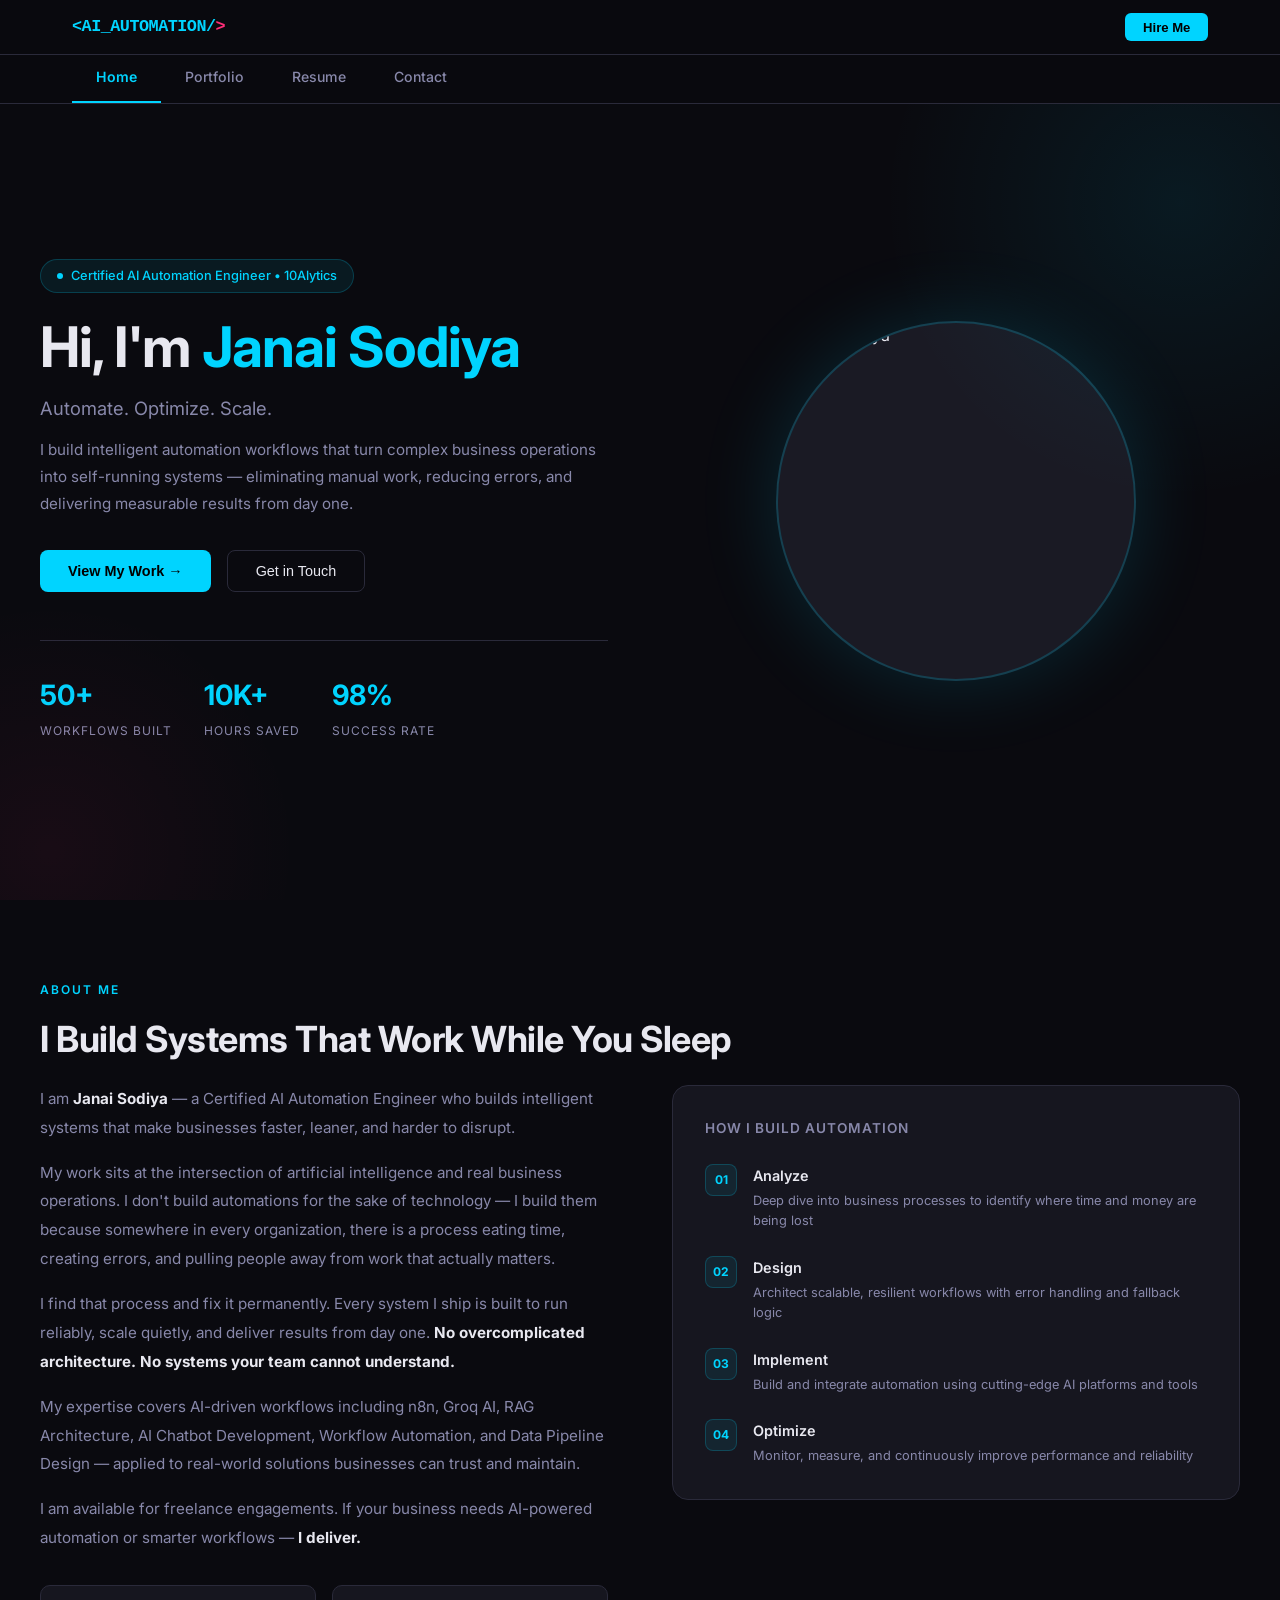
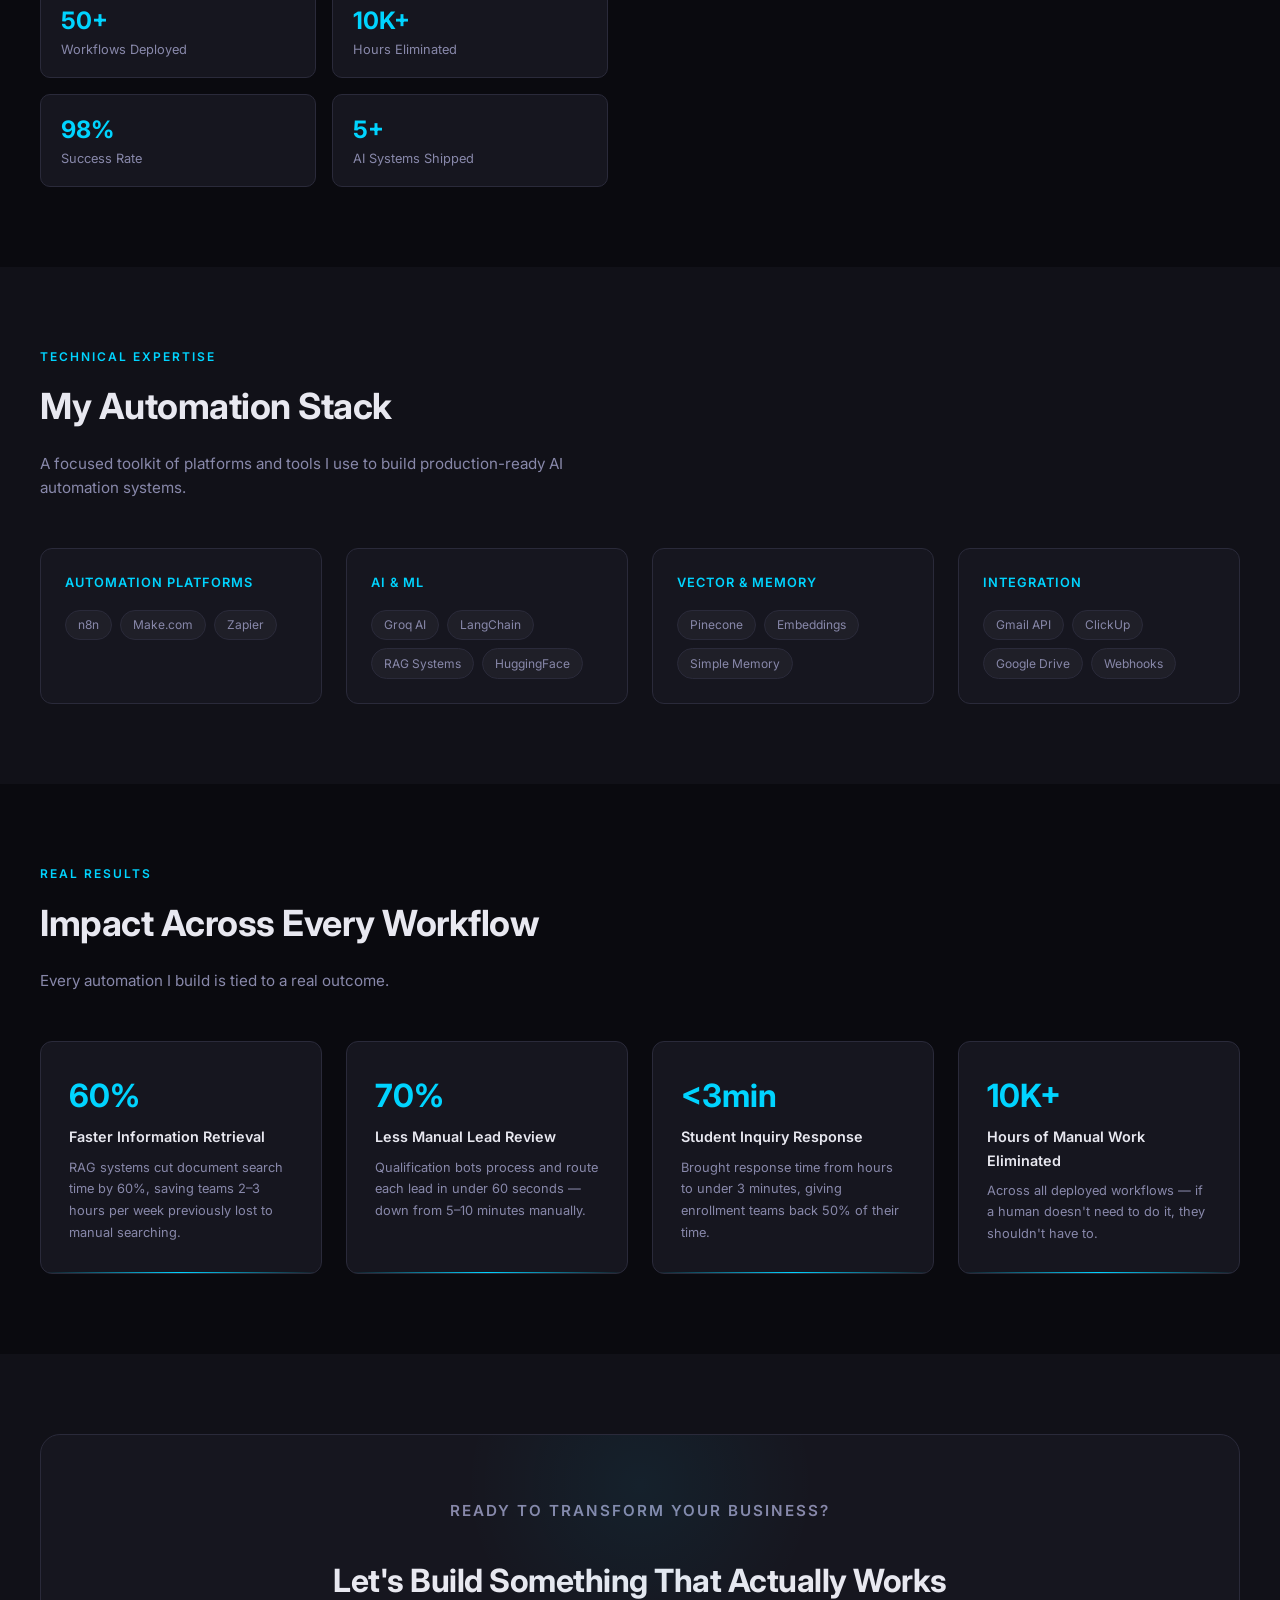
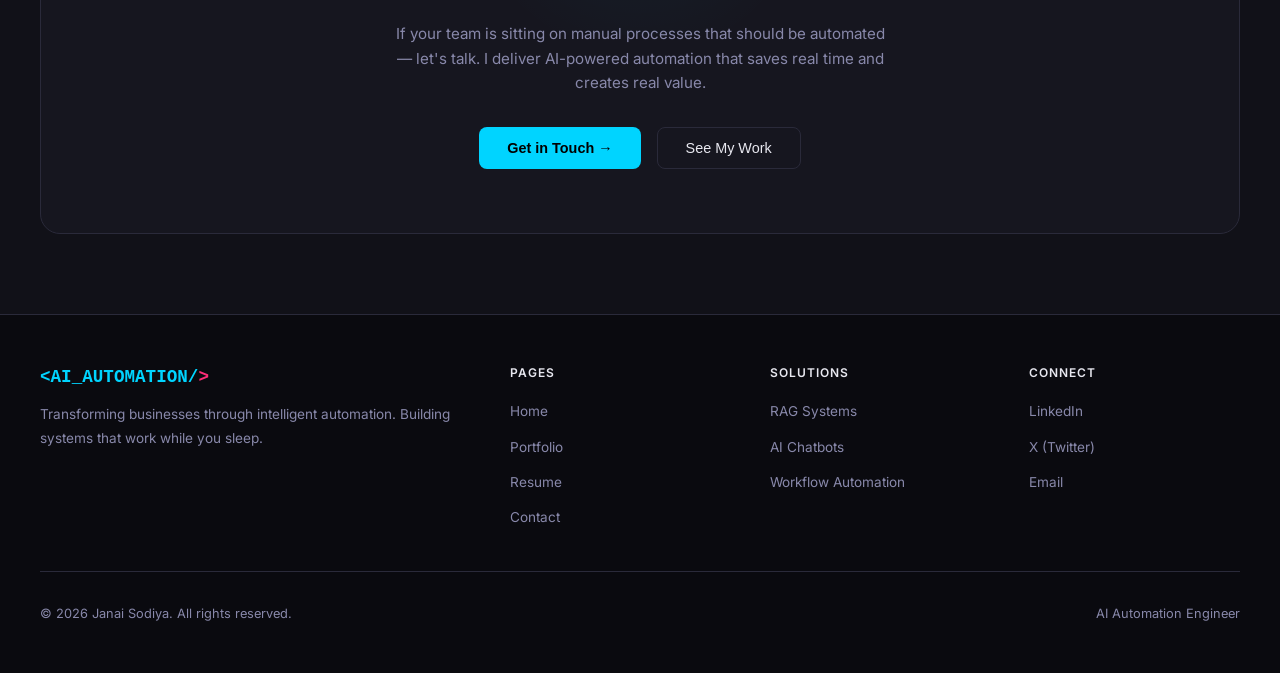
==== index.html @ a22278b8 "Add files via upload" ====
<!DOCTYPE html>
<html lang="en">
<head>
<meta charset="UTF-8"/>
<meta name="viewport" content="width=device-width, initial-scale=1.0"/>
<title>Janai Sodiya - AI Automation Engineer</title>
<link href="https://fonts.googleapis.com/css2?family=Inter:wght@300;400;500;600;700&display=swap" rel="stylesheet"/>
<style>
*{margin:0;padding:0;box-sizing:border-box}
:root{
  --bg:#0a0a0f;--bg2:#111118;--bg3:#1a1a24;
  --border:#2a2a3a;--text:#e8e8f0;--muted:#8888aa;
  --cyan:#00d4ff;--pink:#ff2d78;--green:#00ff88;--card:#16161f;
}
html{scroll-behavior:smooth}
body{font-family:'Inter',sans-serif;background:var(--bg);color:var(--text);line-height:1.6;overflow-x:hidden}

/* TOP BAR - logo + hire me */
.topbar{position:fixed;top:0;left:0;right:0;z-index:100;background:rgba(10,10,15,0.95);backdrop-filter:blur(12px);border-bottom:1px solid var(--border)}
.topbar-inner{max-width:1200px;margin:0 auto;display:flex;align-items:center;justify-content:space-between;height:54px;padding:0 2rem}
.nav-logo{font-size:1.05rem;font-weight:700;color:var(--cyan);font-family:monospace;cursor:pointer;letter-spacing:-0.5px}
.nav-logo span{color:var(--pink)}
.hire-btn{background:var(--cyan);color:#000;padding:0.4rem 1.1rem;border-radius:6px;font-size:0.82rem;font-weight:600;cursor:pointer;border:none;transition:opacity 0.2s;white-space:nowrap}
.hire-btn:hover{opacity:0.85}

/* PAGE TAB BAR */
.tabbar{position:fixed;top:54px;left:0;right:0;z-index:99;background:rgba(10,10,15,0.98);backdrop-filter:blur(12px);border-bottom:1px solid var(--border)}
.tabbar-inner{max-width:1200px;margin:0 auto;display:flex;padding:0 2rem}
.tab{padding:0.75rem 1.5rem;font-size:0.88rem;font-weight:500;color:var(--muted);cursor:pointer;border-bottom:2px solid transparent;transition:all 0.18s;user-select:none;white-space:nowrap}
.tab:hover{color:var(--text)}
.tab.active{color:var(--cyan);border-bottom-color:var(--cyan);font-weight:600}

/* PAGES */
.page{display:none;padding-top:102px;min-height:100vh}
.page.active{display:block}

/* BUTTONS */
.btn-primary{background:var(--cyan);color:#000;padding:0.75rem 1.75rem;border-radius:8px;font-weight:600;font-size:0.9rem;cursor:pointer;border:none;transition:all 0.2s;display:inline-flex;align-items:center;gap:0.5rem;text-decoration:none}
.btn-primary:hover{opacity:0.85;transform:translateY(-1px)}
.btn-secondary{border:1px solid var(--border);color:var(--text);padding:0.75rem 1.75rem;border-radius:8px;font-weight:500;font-size:0.9rem;cursor:pointer;background:transparent;transition:all 0.2s;display:inline-flex;align-items:center;gap:0.5rem;text-decoration:none}
.btn-secondary:hover{border-color:var(--cyan);color:var(--cyan)}

/* SHARED */
.inner-section{padding:5rem 2rem}
.bg2{background:var(--bg2)}
.container{max-width:1200px;margin:0 auto}
.section-tag{font-size:0.75rem;font-weight:600;text-transform:uppercase;letter-spacing:2px;color:var(--cyan);margin-bottom:0.75rem}
.section-title{font-size:2.25rem;font-weight:700;letter-spacing:-0.5px;margin-bottom:1rem}
.section-desc{color:var(--muted);max-width:600px;font-size:0.95rem;margin-bottom:3rem}

/* HERO */
.hero{min-height:calc(100vh - 102px);display:flex;align-items:center;padding:3rem 2rem;position:relative;overflow:hidden}
.hero::before{content:'';position:absolute;top:-200px;right:-200px;width:600px;height:600px;background:radial-gradient(circle,rgba(0,212,255,0.08),transparent 70%);pointer-events:none}
.hero::after{content:'';position:absolute;bottom:-200px;left:-200px;width:500px;height:500px;background:radial-gradient(circle,rgba(255,45,120,0.06),transparent 70%);pointer-events:none}
.hero-inner{max-width:1200px;margin:0 auto;width:100%;display:grid;grid-template-columns:1fr 1fr;gap:4rem;align-items:center}
.hero-badge{display:inline-flex;align-items:center;gap:0.5rem;background:rgba(0,212,255,0.08);border:1px solid rgba(0,212,255,0.2);color:var(--cyan);padding:0.35rem 1rem;border-radius:100px;font-size:0.8rem;font-weight:500;margin-bottom:1.5rem}
.hero-badge::before{content:'';width:6px;height:6px;border-radius:50%;background:var(--cyan);animation:pulse 2s infinite}
@keyframes pulse{0%,100%{opacity:1}50%{opacity:0.3}}
.hero h1{font-size:3.5rem;font-weight:700;line-height:1.1;margin-bottom:1rem;letter-spacing:-1px}
.hero h1 span{color:var(--cyan)}
.hero-sub{font-size:1.15rem;color:var(--muted);margin-bottom:0.75rem}
.hero-desc{font-size:0.95rem;color:var(--muted);margin-bottom:2rem;line-height:1.8}
.hero-btns{display:flex;gap:1rem;flex-wrap:wrap}
.hero-stats{display:flex;gap:2rem;margin-top:3rem;padding-top:2rem;border-top:1px solid var(--border)}
.stat-num{font-size:1.75rem;font-weight:700;color:var(--cyan);display:block}
.stat-label{font-size:0.75rem;color:var(--muted);text-transform:uppercase;letter-spacing:1px}
.hero-image{display:flex;justify-content:center}
.hero-img-wrap{width:360px;height:360px;border-radius:50%;overflow:hidden;background:var(--bg3);box-shadow:0 0 80px rgba(0,212,255,0.15);border:2px solid rgba(0,212,255,0.2)}
.hero-img-wrap img{width:100%;height:100%;object-fit:cover}

/* ABOUT */
.about-grid{display:grid;grid-template-columns:1fr 1fr;gap:4rem;align-items:start}
.about-text p{color:var(--muted);font-size:0.95rem;line-height:1.9;margin-bottom:1rem}
.about-text p strong{color:var(--text)}
.about-highlights{display:grid;grid-template-columns:1fr 1fr;gap:1rem;margin-top:2rem}
.highlight-item{background:var(--card);border:1px solid var(--border);border-radius:10px;padding:1rem 1.25rem}
.highlight-item .h-num{font-size:1.5rem;font-weight:700;color:var(--cyan)}
.highlight-item .h-label{font-size:0.8rem;color:var(--muted)}
.about-visual{background:var(--card);border:1px solid var(--border);border-radius:16px;padding:2rem}
.process-step{display:flex;align-items:flex-start;gap:1rem;margin-bottom:1.5rem}
.process-step:last-child{margin-bottom:0}
.step-num{width:32px;height:32px;border-radius:8px;background:rgba(0,212,255,0.08);border:1px solid rgba(0,212,255,0.2);display:flex;align-items:center;justify-content:center;font-size:0.75rem;font-weight:700;color:var(--cyan);flex-shrink:0}
.step-content h4{font-size:0.9rem;font-weight:600;margin-bottom:0.25rem}
.step-content p{font-size:0.8rem;color:var(--muted)}

/* STACK */
.stack-grid{display:grid;grid-template-columns:repeat(auto-fit,minmax(220px,1fr));gap:1.5rem}
.stack-card{background:var(--card);border:1px solid var(--border);border-radius:12px;padding:1.5rem}
.stack-card h3{font-size:0.8rem;font-weight:600;color:var(--cyan);text-transform:uppercase;letter-spacing:1px;margin-bottom:1rem}
.stack-tags{display:flex;flex-wrap:wrap;gap:0.5rem}
.tag{background:rgba(255,255,255,0.04);border:1px solid var(--border);color:var(--muted);padding:0.3rem 0.75rem;border-radius:100px;font-size:0.75rem}

/* IMPACT */
.impact-grid{display:grid;grid-template-columns:repeat(auto-fit,minmax(240px,1fr));gap:1.5rem}
.impact-card{background:var(--card);border:1px solid var(--border);border-radius:12px;padding:1.75rem;position:relative;overflow:hidden}
.impact-card::after{content:'';position:absolute;bottom:0;left:0;right:0;height:1px;background:linear-gradient(90deg,transparent,var(--cyan),transparent)}
.impact-num{font-size:2rem;font-weight:700;color:var(--cyan);margin-bottom:0.25rem}
.impact-title{font-size:0.9rem;font-weight:600;margin-bottom:0.5rem}
.impact-desc{font-size:0.8rem;color:var(--muted);line-height:1.7}

/* CTA */
.cta-box{background:var(--card);border:1px solid var(--border);border-radius:20px;padding:4rem 2rem;text-align:center;position:relative;overflow:hidden}
.cta-box::before{content:'';position:absolute;top:-100px;left:50%;transform:translateX(-50%);width:400px;height:300px;background:radial-gradient(circle,rgba(0,212,255,0.06),transparent 70%)}
.cta-box h2{font-size:2rem;font-weight:700;margin-bottom:1rem;letter-spacing:-0.5px}
.cta-box p{color:var(--muted);margin-bottom:2rem;max-width:500px;margin-left:auto;margin-right:auto;font-size:0.95rem}
.cta-btns{display:flex;gap:1rem;justify-content:center;flex-wrap:wrap}

/* PORTFOLIO */
.portfolio-header{padding:3rem 2rem 2rem;background:var(--bg2);border-bottom:1px solid var(--border)}
.portfolio-header-inner{max-width:1200px;margin:0 auto}
.workflow-grid{display:grid;grid-template-columns:repeat(auto-fit,minmax(340px,1fr));gap:1.75rem}
.wf-card{background:var(--card);border:1px solid var(--border);border-radius:14px;overflow:hidden;transition:all 0.3s}
.wf-card:hover{border-color:rgba(0,212,255,0.3);transform:translateY(-4px);box-shadow:0 20px 40px rgba(0,0,0,0.3)}
.wf-img{width:100%;height:200px;object-fit:cover;display:block;background:var(--bg3)}
.wf-body{padding:1.5rem}
.wf-tag{font-size:0.7rem;font-weight:600;text-transform:uppercase;letter-spacing:1px;color:var(--cyan);margin-bottom:0.5rem}
.wf-card h3{font-size:1rem;font-weight:600;margin-bottom:0.5rem}
.wf-card p{font-size:0.83rem;color:var(--muted);line-height:1.7;margin-bottom:1.25rem}
.wf-metrics{display:flex;gap:1.5rem;padding-top:1rem;border-top:1px solid var(--border)}
.wf-metric-val{font-size:1rem;font-weight:700;color:var(--cyan);display:block}
.wf-metric-key{font-size:0.7rem;color:var(--muted);text-transform:uppercase}

/* RESUME */
.resume-page{padding:2.5rem 2rem}
.resume-wrap{max-width:900px;margin:0 auto}
.resume-header-card{background:var(--card);border:1px solid var(--border);border-radius:16px;padding:2.5rem;margin-bottom:2rem;display:flex;justify-content:space-between;align-items:flex-start;gap:2rem}
.resume-name{font-size:2rem;font-weight:700;letter-spacing:-0.5px;margin-bottom:0.25rem}
.resume-title-text{color:var(--cyan);font-size:1rem;font-weight:500;margin-bottom:1rem}
.resume-contact-line{display:flex;flex-wrap:wrap;gap:0.75rem}
.contact-pill{display:flex;align-items:center;gap:0.4rem;font-size:0.8rem;color:var(--muted)}
.contact-pill a{color:var(--muted);text-decoration:none;transition:color 0.2s}
.contact-pill a:hover{color:var(--cyan)}
.resume-download{background:var(--cyan);color:#000;padding:0.65rem 1.25rem;border-radius:8px;font-weight:600;font-size:0.85rem;cursor:pointer;border:none;white-space:nowrap}
.resume-section{background:var(--card);border:1px solid var(--border);border-radius:14px;padding:2rem;margin-bottom:1.5rem}
.resume-section-title{font-size:0.75rem;font-weight:700;text-transform:uppercase;letter-spacing:2px;color:var(--cyan);margin-bottom:1.5rem;padding-bottom:0.75rem;border-bottom:1px solid var(--border)}
.exp-item{margin-bottom:1.75rem;padding-bottom:1.75rem;border-bottom:1px solid var(--border)}
.exp-item:last-child{margin-bottom:0;padding-bottom:0;border-bottom:none}
.exp-top{display:flex;justify-content:space-between;align-items:flex-start;margin-bottom:0.4rem;gap:1rem}
.exp-role{font-size:1rem;font-weight:600}
.exp-date{font-size:0.78rem;background:rgba(0,212,255,0.06);border:1px solid rgba(0,212,255,0.15);padding:0.2rem 0.65rem;border-radius:100px;color:var(--cyan);white-space:nowrap}
.exp-company{font-size:0.85rem;color:var(--cyan);margin-bottom:0.75rem;font-weight:500}
.exp-bullets{list-style:none;padding:0}
.exp-bullets li{font-size:0.85rem;color:var(--muted);line-height:1.7;margin-bottom:0.4rem;padding-left:1rem;position:relative}
.exp-bullets li::before{content:'▸';position:absolute;left:0;color:var(--cyan);font-size:0.7rem;top:0.15rem}
.skills-grid{display:grid;grid-template-columns:repeat(auto-fit,minmax(180px,1fr));gap:1rem}
.skill-group h4{font-size:0.8rem;font-weight:600;color:var(--text);margin-bottom:0.5rem}
.skill-tags{display:flex;flex-wrap:wrap;gap:0.4rem}
.skill-tag{background:rgba(0,212,255,0.06);border:1px solid rgba(0,212,255,0.15);color:var(--cyan);padding:0.2rem 0.65rem;border-radius:100px;font-size:0.72rem;font-weight:500}
.edu-item{display:flex;justify-content:space-between;align-items:flex-start;gap:1rem}
.edu-degree{font-size:0.95rem;font-weight:600;margin-bottom:0.25rem}
.edu-school{font-size:0.85rem;color:var(--cyan)}
.cert-item{display:flex;align-items:center;gap:1rem;padding:0.85rem 0;border-bottom:1px solid var(--border)}
.cert-item:last-child{border-bottom:none}
.cert-icon{width:36px;height:36px;border-radius:8px;background:rgba(0,212,255,0.08);border:1px solid rgba(0,212,255,0.2);display:flex;align-items:center;justify-content:center;font-size:1rem;flex-shrink:0}
.cert-name{font-size:0.9rem;font-weight:500}
.cert-org{font-size:0.78rem;color:var(--muted)}

/* CONTACT */
.contact-page{padding:2.5rem 2rem}
.contact-wrap{max-width:1000px;margin:0 auto}
.contact-grid{display:grid;grid-template-columns:1fr 1.4fr;gap:2rem;margin-top:2rem}
.contact-info-card{background:var(--card);border:1px solid var(--border);border-radius:14px;padding:2rem}
.contact-info-card h3{font-size:1rem;font-weight:600;margin-bottom:1.5rem}
.contact-item{display:flex;align-items:flex-start;gap:1rem;margin-bottom:1.5rem}
.contact-icon{width:40px;height:40px;border-radius:10px;background:rgba(0,212,255,0.08);border:1px solid rgba(0,212,255,0.15);display:flex;align-items:center;justify-content:center;font-size:1.1rem;flex-shrink:0}
.contact-item-label{font-size:0.75rem;color:var(--muted);text-transform:uppercase;letter-spacing:1px;margin-bottom:0.2rem}
.contact-item-val{font-size:0.9rem;font-weight:500}
.contact-item-val a{color:var(--text);text-decoration:none;transition:color 0.2s}
.contact-item-val a:hover{color:var(--cyan)}
.social-links{display:flex;gap:0.75rem;margin-top:1.5rem;padding-top:1.5rem;border-top:1px solid var(--border)}
.social-btn{flex:1;background:rgba(255,255,255,0.03);border:1px solid var(--border);border-radius:10px;padding:0.75rem;text-align:center;text-decoration:none;color:var(--muted);font-size:0.8rem;font-weight:500;transition:all 0.2s}
.social-btn:hover{border-color:var(--cyan);color:var(--cyan)}
.contact-form-card{background:var(--card);border:1px solid var(--border);border-radius:14px;padding:2rem}
.contact-form-card h3{font-size:1rem;font-weight:600;margin-bottom:1.5rem}
.form-group{margin-bottom:1.25rem}
.form-group label{display:block;font-size:0.8rem;font-weight:500;color:var(--muted);margin-bottom:0.5rem;text-transform:uppercase;letter-spacing:0.5px}
.form-group input,.form-group textarea,.form-group select{width:100%;background:rgba(255,255,255,0.03);border:1px solid var(--border);border-radius:8px;padding:0.75rem 1rem;color:var(--text);font-size:0.9rem;font-family:'Inter',sans-serif;transition:border-color 0.2s;outline:none}
.form-group input:focus,.form-group textarea:focus,.form-group select:focus{border-color:var(--cyan)}
.form-group textarea{height:120px;resize:vertical}
.form-group select option{background:var(--bg2)}
.form-row{display:grid;grid-template-columns:1fr 1fr;gap:1rem}
.submit-btn{width:100%;background:var(--cyan);color:#000;border:none;padding:0.85rem;border-radius:8px;font-weight:600;font-size:0.9rem;cursor:pointer;transition:all 0.2s;margin-top:0.5rem}
.submit-btn:hover{opacity:0.85;transform:translateY(-1px)}
.form-success{display:none;background:rgba(0,255,136,0.08);border:1px solid rgba(0,255,136,0.2);border-radius:8px;padding:1rem;text-align:center;color:#00ff88;font-size:0.85rem;margin-top:1rem}

/* FOOTER */
footer{background:var(--bg);border-top:1px solid var(--border);padding:3rem 2rem}
.footer-inner{max-width:1200px;margin:0 auto;display:grid;grid-template-columns:2fr 1fr 1fr 1fr;gap:3rem}
.footer-brand .logo{font-size:1.1rem;font-weight:700;color:var(--cyan);font-family:monospace;margin-bottom:0.75rem}
.footer-brand .logo span{color:var(--pink)}
.footer-brand p{font-size:0.85rem;color:var(--muted);line-height:1.7}
.footer-col h4{font-size:0.75rem;font-weight:600;text-transform:uppercase;letter-spacing:1px;color:var(--text);margin-bottom:1rem}
.footer-col ul{list-style:none}
.footer-col ul li{margin-bottom:0.6rem}
.footer-col ul li a{color:var(--muted);text-decoration:none;font-size:0.85rem;cursor:pointer;transition:color 0.2s}
.footer-col ul li a:hover{color:var(--cyan)}
.footer-bottom{max-width:1200px;margin:2rem auto 0;padding-top:2rem;border-top:1px solid var(--border);display:flex;justify-content:space-between;align-items:center}
.footer-bottom p{font-size:0.8rem;color:var(--muted)}

@media(max-width:768px){
  .hero-inner,.about-grid,.contact-grid{grid-template-columns:1fr}
  .hero-image{order:-1}
  .hero-img-wrap{width:200px;height:200px}
  .hero h1{font-size:2rem}
  .hero-btns{justify-content:center}
  .hero-stats{justify-content:center;flex-wrap:wrap;gap:1rem}
  .tabbar-inner{overflow-x:auto;gap:0}
  .tab{padding:0.65rem 1rem;font-size:0.82rem}
  .footer-inner{grid-template-columns:1fr 1fr}
  .footer-bottom{flex-direction:column;gap:0.5rem;text-align:center}
  .resume-header-card{flex-direction:column}
  .exp-top{flex-direction:column;gap:0.25rem}
  .form-row{grid-template-columns:1fr}
  .workflow-grid{grid-template-columns:1fr}
  .topbar-inner{padding:0 1rem}
}
</style>
</head>
<body>

<!-- TOP BAR -->
<div class="topbar">
  <div class="topbar-inner">
    <div class="nav-logo" onclick="showPage('home')">&lt;AI_AUTOMATION/<span>&gt;</span></div>
    <button class="hire-btn" onclick="showPage('contact')">Hire Me</button>
  </div>
</div>

<!-- TAB BAR -->
<div class="tabbar">
  <div class="tabbar-inner">
    <div class="tab active" id="tab-home" onclick="showPage('home')">Home</div>
    <div class="tab" id="tab-portfolio" onclick="showPage('portfolio')">Portfolio</div>
    <div class="tab" id="tab-resume" onclick="showPage('resume')">Resume</div>
    <div class="tab" id="tab-contact" onclick="showPage('contact')">Contact</div>
  </div>
</div>

<!-- ===================== HOME ===================== -->
<div class="page active" id="page-home">
  <section class="hero">
    <div class="hero-inner">
      <div>
        <div class="hero-badge">Certified AI Automation Engineer &bull; 10Alytics</div>
        <h1>Hi, I'm <span>Janai Sodiya</span></h1>
        <p class="hero-sub">Automate. Optimize. Scale.</p>
        <p class="hero-desc">I build intelligent automation workflows that turn complex business operations into self-running systems — eliminating manual work, reducing errors, and delivering measurable results from day one.</p>
        <div class="hero-btns">
          <button class="btn-primary" onclick="showPage('portfolio')">View My Work →</button>
          <button class="btn-secondary" onclick="showPage('contact')">Get in Touch</button>
        </div>
        <div class="hero-stats">
          <div><span class="stat-num">50+</span><span class="stat-label">Workflows Built</span></div>
          <div><span class="stat-num">10K+</span><span class="stat-label">Hours Saved</span></div>
          <div><span class="stat-num">98%</span><span class="stat-label">Success Rate</span></div>
        </div>
      </div>
      <div class="hero-image">
        <div class="hero-img-wrap">
          <img src="https://d2xsxph8kpxj0f.cloudfront.net/310519663491590945/HbQUKUvffverKHTV6JQUpt/janai-headshot-original_ac848b3c.png" alt="Janai Sodiya"/>
        </div>
      </div>
    </div>
  </section>

  <section class="inner-section">
    <div class="container">
      <p class="section-tag">About Me</p>
      <h2 class="section-title">I Build Systems That Work While You Sleep</h2>
      <div class="about-grid">
        <div class="about-text">
          <p>I am <strong>Janai Sodiya</strong> — a Certified AI Automation Engineer who builds intelligent systems that make businesses faster, leaner, and harder to disrupt.</p>
          <p>My work sits at the intersection of artificial intelligence and real business operations. I don't build automations for the sake of technology — I build them because somewhere in every organization, there is a process eating time, creating errors, and pulling people away from work that actually matters.</p>
          <p>I find that process and fix it permanently. Every system I ship is built to run reliably, scale quietly, and deliver results from day one. <strong>No overcomplicated architecture. No systems your team cannot understand.</strong></p>
          <p>My expertise covers AI-driven workflows including n8n, Groq AI, RAG Architecture, AI Chatbot Development, Workflow Automation, and Data Pipeline Design — applied to real-world solutions businesses can trust and maintain.</p>
          <p>I am available for freelance engagements. If your business needs AI-powered automation or smarter workflows — <strong>I deliver.</strong></p>
          <div class="about-highlights">
            <div class="highlight-item"><div class="h-num">50+</div><div class="h-label">Workflows Deployed</div></div>
            <div class="highlight-item"><div class="h-num">10K+</div><div class="h-label">Hours Eliminated</div></div>
            <div class="highlight-item"><div class="h-num">98%</div><div class="h-label">Success Rate</div></div>
            <div class="highlight-item"><div class="h-num">5+</div><div class="h-label">AI Systems Shipped</div></div>
          </div>
        </div>
        <div class="about-visual">
          <h3 style="font-size:0.85rem;font-weight:600;margin-bottom:1.5rem;color:var(--muted);text-transform:uppercase;letter-spacing:1px">How I Build Automation</h3>
          <div class="process-step"><div class="step-num">01</div><div class="step-content"><h4>Analyze</h4><p>Deep dive into business processes to identify where time and money are being lost</p></div></div>
          <div class="process-step"><div class="step-num">02</div><div class="step-content"><h4>Design</h4><p>Architect scalable, resilient workflows with error handling and fallback logic</p></div></div>
          <div class="process-step"><div class="step-num">03</div><div class="step-content"><h4>Implement</h4><p>Build and integrate automation using cutting-edge AI platforms and tools</p></div></div>
          <div class="process-step"><div class="step-num">04</div><div class="step-content"><h4>Optimize</h4><p>Monitor, measure, and continuously improve performance and reliability</p></div></div>
        </div>
      </div>
    </div>
  </section>

  <section class="inner-section bg2">
    <div class="container">
      <p class="section-tag">Technical Expertise</p>
      <h2 class="section-title">My Automation Stack</h2>
      <p class="section-desc">A focused toolkit of platforms and tools I use to build production-ready AI automation systems.</p>
      <div class="stack-grid">
        <div class="stack-card"><h3>Automation Platforms</h3><div class="stack-tags"><span class="tag">n8n</span><span class="tag">Make.com</span><span class="tag">Zapier</span></div></div>
        <div class="stack-card"><h3>AI & ML</h3><div class="stack-tags"><span class="tag">Groq AI</span><span class="tag">LangChain</span><span class="tag">RAG Systems</span><span class="tag">HuggingFace</span></div></div>
        <div class="stack-card"><h3>Vector & Memory</h3><div class="stack-tags"><span class="tag">Pinecone</span><span class="tag">Embeddings</span><span class="tag">Simple Memory</span></div></div>
        <div class="stack-card"><h3>Integration</h3><div class="stack-tags"><span class="tag">Gmail API</span><span class="tag">ClickUp</span><span class="tag">Google Drive</span><span class="tag">Webhooks</span></div></div>
      </div>
    </div>
  </section>

  <section class="inner-section">
    <div class="container">
      <p class="section-tag">Real Results</p>
      <h2 class="section-title">Impact Across Every Workflow</h2>
      <p class="section-desc">Every automation I build is tied to a real outcome.</p>
      <div class="impact-grid">
        <div class="impact-card"><div class="impact-num">60%</div><div class="impact-title">Faster Information Retrieval</div><div class="impact-desc">RAG systems cut document search time by 60%, saving teams 2–3 hours per week previously lost to manual searching.</div></div>
        <div class="impact-card"><div class="impact-num">70%</div><div class="impact-title">Less Manual Lead Review</div><div class="impact-desc">Qualification bots process and route each lead in under 60 seconds — down from 5–10 minutes manually.</div></div>
        <div class="impact-card"><div class="impact-num">&lt;3min</div><div class="impact-title">Student Inquiry Response</div><div class="impact-desc">Brought response time from hours to under 3 minutes, giving enrollment teams back 50% of their time.</div></div>
        <div class="impact-card"><div class="impact-num">10K+</div><div class="impact-title">Hours of Manual Work Eliminated</div><div class="impact-desc">Across all deployed workflows — if a human doesn't need to do it, they shouldn't have to.</div></div>
      </div>
    </div>
  </section>

  <section class="inner-section bg2">
    <div class="container">
      <div class="cta-box">
        <p class="section-tag" style="text-align:center">Ready to Transform Your Business?</p>
        <h2>Let's Build Something That Actually Works</h2>
        <p>If your team is sitting on manual processes that should be automated — let's talk. I deliver AI-powered automation that saves real time and creates real value.</p>
        <div class="cta-btns">
          <button class="btn-primary" onclick="showPage('contact')">Get in Touch →</button>
          <button class="btn-secondary" onclick="showPage('portfolio')">See My Work</button>
        </div>
      </div>
    </div>
  </section>

  <footer>
    <div class="footer-inner">
      <div class="footer-brand"><div class="logo">&lt;AI_AUTOMATION/<span>&gt;</span></div><p>Transforming businesses through intelligent automation. Building systems that work while you sleep.</p></div>
      <div class="footer-col"><h4>Pages</h4><ul><li><a onclick="showPage('home')">Home</a></li><li><a onclick="showPage('portfolio')">Portfolio</a></li><li><a onclick="showPage('resume')">Resume</a></li><li><a onclick="showPage('contact')">Contact</a></li></ul></div>
      <div class="footer-col"><h4>Solutions</h4><ul><li><a onclick="showPage('portfolio')">RAG Systems</a></li><li><a onclick="showPage('portfolio')">AI Chatbots</a></li><li><a onclick="showPage('portfolio')">Workflow Automation</a></li></ul></div>
      <div class="footer-col"><h4>Connect</h4><ul><li><a href="https://www.linkedin.com/in/janai-sodiya-5644383a7" target="_blank">LinkedIn</a></li><li><a href="https://x.com/JanaiSHO" target="_blank">X (Twitter)</a></li><li><a href="mailto:sodiyajanai@gmail.com">Email</a></li></ul></div>
    </div>
    <div class="footer-bottom"><p>© 2026 Janai Sodiya. All rights reserved.</p><p>AI Automation Engineer</p></div>
  </footer>
</div>

<!-- ===================== PORTFOLIO ===================== -->
<div class="page" id="page-portfolio">
  <div class="portfolio-header">
    <div class="portfolio-header-inner">
      <p class="section-tag">My Work</p>
      <h2 class="section-title">Automation Workflows I've Shipped</h2>
      <p class="section-desc">Real AI systems built to solve real business problems — each designed to run reliably without human intervention.</p>
    </div>
  </div>
  <section class="inner-section">
    <div class="container">
      <div class="workflow-grid">
        <div class="wf-card">
          <img class="wf-img" src="[data-uri]" alt="Business Onboarding Automation"/>
          <div class="wf-body"><p class="wf-tag">n8n · Groq AI · Gmail API</p><h3>Business Onboarding Automation</h3><p>AI-powered onboarding workflow that captures form submissions, processes them through a Groq email agent, and automatically sends confirmation and lead notifications via Gmail.</p><div class="wf-metrics"><div><span class="wf-metric-val">100%</span><span class="wf-metric-key">automated</span></div><div><span class="wf-metric-val">0</span><span class="wf-metric-key">manual steps</span></div></div></div>
        </div>
        <div class="wf-card">
          <img class="wf-img" src="[data-uri]" alt="Document Reader and Knowledge Pipeline"/>
          <div class="wf-body"><p class="wf-tag">n8n · Google Drive · Pinecone · Gemini</p><h3>Document Reader & Knowledge Pipeline</h3><p>Automated document ingestion pipeline that searches Google Drive, downloads files, generates embeddings via Google Gemini, and stores vectors in Pinecone for instant retrieval.</p><div class="wf-metrics"><div><span class="wf-metric-val">60%</span><span class="wf-metric-key">time saved</span></div><div><span class="wf-metric-val">10+</span><span class="wf-metric-key">docs/run</span></div></div></div>
        </div>
        <div class="wf-card">
          <img class="wf-img" src="[data-uri]" alt="RAG Chat System"/>
          <div class="wf-body"><p class="wf-tag">n8n · Groq AI · Pinecone · HuggingFace</p><h3>RAG Chat System</h3><p>Conversational AI system powered by an n8n AI Agent connected to Pinecone vector store and HuggingFace embeddings. Answers questions strictly from documents with zero hallucinations.</p><div class="wf-metrics"><div><span class="wf-metric-val">95%+</span><span class="wf-metric-key">accuracy</span></div><div><span class="wf-metric-val">0</span><span class="wf-metric-key">hallucinations</span></div></div></div>
        </div>
        <div class="wf-card">
          <img class="wf-img" src="[data-uri]" alt="Automated Sales Lead Bot"/>
          <div class="wf-body"><p class="wf-tag">n8n · ClickUp · Gmail API · Groq AI</p><h3>Automated Sales Lead Bot</h3><p>End-to-end sales qualification workflow with AI scoring, deduplication, Switch-node routing, ClickUp CRM integration, and Gmail notifications. Processes leads in under 60 seconds.</p><div class="wf-metrics"><div><span class="wf-metric-val">70%</span><span class="wf-metric-key">less manual work</span></div><div><span class="wf-metric-val">&lt;60s</span><span class="wf-metric-key">per lead</span></div></div></div>
        </div>
        <div class="wf-card">
          <img class="wf-img" src="[data-uri]" alt="NovaCore Policy Advisor"/>
          <div class="wf-body"><p class="wf-tag">n8n · Groq AI · Google Docs · Memory</p><h3>NovaCore Policy Advisor</h3><p>Conversational AI policy advisor connected to Google Docs with Groq AI and persistent Simple Memory. Gives employees instant, accurate answers from internal policy documentation.</p><div class="wf-metrics"><div><span class="wf-metric-val">2–3h</span><span class="wf-metric-key">saved/week</span></div><div><span class="wf-metric-val">100%</span><span class="wf-metric-key">doc-grounded</span></div></div></div>
        </div>
        <div class="wf-card">
          <img class="wf-img" src="[data-uri]" alt="Smart Student Application Portal"/>
          <div class="wf-body"><p class="wf-tag">n8n · Gmail API · Switch Node · ClickUp</p><h3>Smart Student Application Portal</h3><p>Intelligent student application workflow that filters, qualifies, and routes submissions through multi-stage decision nodes — sending personalised emails and updating records automatically.</p><div class="wf-metrics"><div><span class="wf-metric-val">50%</span><span class="wf-metric-key">admin reduced</span></div><div><span class="wf-metric-val">&lt;3min</span><span class="wf-metric-key">response time</span></div></div></div>
        </div>
      </div>
    </div>
  </section>
  <section class="inner-section bg2">
    <div class="container">
      <div class="cta-box">
        <p class="section-tag" style="text-align:center">Want a Workflow Like This?</p>
        <h2>Let's Build Your Automation</h2>
        <p>Every workflow above was built to solve a specific business problem. Tell me yours and I'll build the system that fixes it.</p>
        <div class="cta-btns">
          <button class="btn-primary" onclick="showPage('contact')">Start a Project →</button>
          <button class="btn-secondary" onclick="showPage('resume')">View My Resume</button>
        </div>
      </div>
    </div>
  </section>
  <footer>
    <div class="footer-inner">
      <div class="footer-brand"><div class="logo">&lt;AI_AUTOMATION/<span>&gt;</span></div><p>Transforming businesses through intelligent automation.</p></div>
      <div class="footer-col"><h4>Pages</h4><ul><li><a onclick="showPage('home')">Home</a></li><li><a onclick="showPage('portfolio')">Portfolio</a></li><li><a onclick="showPage('resume')">Resume</a></li><li><a onclick="showPage('contact')">Contact</a></li></ul></div>
      <div class="footer-col"><h4>Solutions</h4><ul><li><a onclick="showPage('portfolio')">RAG Systems</a></li><li><a onclick="showPage('portfolio')">AI Chatbots</a></li><li><a onclick="showPage('portfolio')">Workflow Automation</a></li></ul></div>
      <div class="footer-col"><h4>Connect</h4><ul><li><a href="https://www.linkedin.com/in/janai-sodiya-5644383a7" target="_blank">LinkedIn</a></li><li><a href="https://x.com/JanaiSHO" target="_blank">X (Twitter)</a></li><li><a href="mailto:sodiyajanai@gmail.com">Email</a></li></ul></div>
    </div>
    <div class="footer-bottom"><p>© 2026 Janai Sodiya. All rights reserved.</p><p>AI Automation Engineer</p></div>
  </footer>
</div>

<!-- ===================== RESUME ===================== -->
<div class="page" id="page-resume">
  <div class="resume-page">
    <div class="resume-wrap">
      <div class="resume-header-card">
        <div>
          <div class="resume-name">Janai Sodiya</div>
          <div class="resume-title-text">Certified AI Automation Engineer</div>
          <div class="resume-contact-line">
            <span class="contact-pill">📧 <a href="mailto:sodiyajanai@gmail.com">sodiyajanai@gmail.com</a></span>
            <span class="contact-pill">📞 09131703386</span>
            <span class="contact-pill">📍 Ikorodu, Lagos, Nigeria</span>
            <span class="contact-pill">🔗 <a href="https://www.linkedin.com/in/janai-sodiya-5644383a7" target="_blank">LinkedIn</a></span>
            <span class="contact-pill">🐦 <a href="https://x.com/JanaiSHO" target="_blank">@JanaiSHO</a></span>
          </div>
        </div>
        <button class="resume-download" onclick="window.print()">⬇ Download CV</button>
      </div>
      <div class="resume-section">
        <div class="resume-section-title">Professional Summary</div>
        <p style="font-size:0.9rem;color:var(--muted);line-height:1.9">Certified AI Automation Engineer with hands-on experience designing and deploying intelligent automation workflows that eliminate manual processes, reduce operational costs, and deliver measurable business outcomes. Specializes in RAG architecture, AI chatbot development, and end-to-end workflow automation using n8n, Make.com, Groq AI, Pinecone, and LangChain. Proven track record of building production-ready systems that organizations can trust, maintain, and scale.</p>
      </div>
      <div class="resume-section">
        <div class="resume-section-title">Work Experience</div>
        <div class="exp-item">
          <div class="exp-top"><div class="exp-role">Certified AI Automation Engineer</div><span class="exp-date">2024 – Present</span></div>
          <div class="exp-company">10Alytics Business</div>
          <ul class="exp-bullets">
            <li>Designed and deployed a RAG-powered Internal Knowledge Advisor using n8n, Pinecone, and Groq AI — reducing document search time by 60% and saving teams 2–3 hours per week</li>
            <li>Built an Automated Sales Lead Qualification Bot with Groq AI scoring, Switch-node routing, ClickUp CRM integration, deduplication logic, and Gmail notifications — cutting manual lead review by 70%</li>
            <li>Developed the NovaCore Policy Advisor, a conversational AI system connected to Google Docs powered by Groq AI with persistent memory for instant, accurate policy answers</li>
            <li>Created a Smart Student Application Portal with multi-stage filtering, automated email routing, and team notifications — reducing administrative workload by 50%</li>
            <li>Built and deployed a Video GenAI App using HuggingFace inference API as a single-file mobile-friendly application — eliminating the need for 00+/month in paid tools</li>
            <li>Engineered a Document Reader & Knowledge Pipeline automating Google Drive ingestion, embedding generation via Google Gemini, and Pinecone vector storage</li>
            <li>Delivered 50+ automation workflows across projects with a 98% success rate</li>
          </ul>
        </div>
      </div>
      <div class="resume-section">
        <div class="resume-section-title">Key Projects</div>
        <div class="exp-item">
          <div class="exp-top"><div class="exp-role">RAG Internal Knowledge Advisor</div><span class="exp-date">Capstone Project</span></div>
          <ul class="exp-bullets">
            <li>Built end-to-end RAG pipeline: document ingestion → embedding → vector storage → retrieval → response with source attribution</li>
            <li>Implemented document-only response architecture ensuring zero hallucinations and full audit logging</li>
            <li>Stack: n8n · Pinecone · Groq AI · HuggingFace Embeddings</li>
          </ul>
        </div>
        <div class="exp-item">
          <div class="exp-top"><div class="exp-role">Automated Sales Lead Bot</div><span class="exp-date">Production Workflow</span></div>
          <ul class="exp-bullets">
            <li>Designed multi-branch qualification workflow with AI scoring, deduplication, CRM sync, and automated follow-up emails</li>
            <li>Stack: n8n · Groq AI · ClickUp · Gmail API · Switch Node</li>
          </ul>
        </div>
        <div class="exp-item">
          <div class="exp-top"><div class="exp-role">NovaCore Policy Advisor</div><span class="exp-date">Production Workflow</span></div>
          <ul class="exp-bullets">
            <li>Built conversational AI system with Google Docs integration and persistent memory for real-time policy Q&A</li>
            <li>Stack: n8n · Groq AI · Google Docs · Simple Memory</li>
          </ul>
        </div>
        <div class="exp-item">
          <div class="exp-top"><div class="exp-role">Video GenAI App</div><span class="exp-date">Deployed · Netlify</span></div>
          <ul class="exp-bullets">
            <li>Shipped a self-contained browser-based AI video generation tool with zero backend infrastructure</li>
            <li>Stack: HuggingFace Inference API · HTML/JS · Netlify</li>
          </ul>
        </div>
      </div>
      <div class="resume-section">
        <div class="resume-section-title">Technical Skills</div>
        <div class="skills-grid">
          <div class="skill-group"><h4>Automation</h4><div class="skill-tags"><span class="skill-tag">n8n</span><span class="skill-tag">Make.com</span><span class="skill-tag">Zapier</span></div></div>
          <div class="skill-group"><h4>AI & LLMs</h4><div class="skill-tags"><span class="skill-tag">Groq AI</span><span class="skill-tag">LangChain</span><span class="skill-tag">HuggingFace</span></div></div>
          <div class="skill-group"><h4>Vector DBs</h4><div class="skill-tags"><span class="skill-tag">Pinecone</span><span class="skill-tag">RAG Architecture</span></div></div>
          <div class="skill-group"><h4>Integration</h4><div class="skill-tags"><span class="skill-tag">Gmail API</span><span class="skill-tag">ClickUp</span><span class="skill-tag">Google Drive</span></div></div>
          <div class="skill-group"><h4>Architecture</h4><div class="skill-tags"><span class="skill-tag">AI Agents</span><span class="skill-tag">Prompt Engineering</span><span class="skill-tag">Data Pipelines</span></div></div>
          <div class="skill-group"><h4>Deployment</h4><div class="skill-tags"><span class="skill-tag">Netlify</span><span class="skill-tag">Vercel</span><span class="skill-tag">GitHub</span></div></div>
        </div>
      </div>
      <div class="resume-section">
        <div class="resume-section-title">Education</div>
        <div class="edu-item">
          <div><div class="edu-degree">B.Sc. in Science (In Progress)</div><div class="edu-school">National Open University of Nigeria (NOUN)</div></div>
          <div style="font-size:0.78rem;color:var(--muted)">2023 – Present</div>
        </div>
      </div>
      <div class="resume-section">
        <div class="resume-section-title">Certifications</div>
        <div class="cert-item">
          <div class="cert-icon">🏆</div>
          <div><div class="cert-name">Certified AI Automation Engineer</div><div class="cert-org">10Alytics Business · 2024</div></div>
        </div>
      </div>
    </div>
  </div>
  <footer>
    <div class="footer-inner">
      <div class="footer-brand"><div class="logo">&lt;AI_AUTOMATION/<span>&gt;</span></div><p>Transforming businesses through intelligent automation.</p></div>
      <div class="footer-col"><h4>Pages</h4><ul><li><a onclick="showPage('home')">Home</a></li><li><a onclick="showPage('portfolio')">Portfolio</a></li><li><a onclick="showPage('resume')">Resume</a></li><li><a onclick="showPage('contact')">Contact</a></li></ul></div>
      <div class="footer-col"><h4>Solutions</h4><ul><li><a onclick="showPage('portfolio')">RAG Systems</a></li><li><a onclick="showPage('portfolio')">AI Chatbots</a></li><li><a onclick="showPage('portfolio')">Workflow Automation</a></li></ul></div>
      <div class="footer-col"><h4>Connect</h4><ul><li><a href="https://www.linkedin.com/in/janai-sodiya-5644383a7" target="_blank">LinkedIn</a></li><li><a href="https://x.com/JanaiSHO" target="_blank">X (Twitter)</a></li><li><a href="mailto:sodiyajanai@gmail.com">Email</a></li></ul></div>
    </div>
    <div class="footer-bottom"><p>© 2026 Janai Sodiya. All rights reserved.</p><p>AI Automation Engineer</p></div>
  </footer>
</div>

<!-- ===================== CONTACT ===================== -->
<div class="page" id="page-contact">
  <div class="contact-page">
    <div class="contact-wrap">
      <p class="section-tag">Get In Touch</p>
      <h2 class="section-title">Let's Build Something Together</h2>
      <p style="color:var(--muted);font-size:0.95rem">Available for freelance projects, remote roles, and collaborations. If your business needs AI-powered automation — I deliver.</p>
      <div class="contact-grid">
        <div>
          <div class="contact-info-card">
            <h3>Contact Information</h3>
            <div class="contact-item"><div class="contact-icon">📧</div><div><div class="contact-item-label">Email</div><div class="contact-item-val"><a href="mailto:sodiyajanai@gmail.com">sodiyajanai@gmail.com</a></div></div></div>
            <div class="contact-item"><div class="contact-icon">📞</div><div><div class="contact-item-label">Phone</div><div class="contact-item-val">09131703386</div></div></div>
            <div class="contact-item"><div class="contact-icon">📍</div><div><div class="contact-item-label">Location</div><div class="contact-item-val">Ikorodu, Lagos, Nigeria</div></div></div>
            <div class="contact-item"><div class="contact-icon">🌐</div><div><div class="contact-item-label">Availability</div><div class="contact-item-val" style="color:#00ff88;font-weight:600">● Open to Freelance & Remote Roles</div></div></div>
            <div class="social-links">
              <a href="https://www.linkedin.com/in/janai-sodiya-5644383a7" target="_blank" class="social-btn">LinkedIn</a>
              <a href="https://x.com/JanaiSHO" target="_blank" class="social-btn">X / Twitter</a>
              <a href="mailto:sodiyajanai@gmail.com" class="social-btn">Email</a>
            </div>
          </div>
        </div>
        <div>
          <div class="contact-form-card">
            <h3>Send a Message</h3>
            <div class="form-row">
              <div class="form-group"><label>First Name</label><input type="text" placeholder="John"/></div>
              <div class="form-group"><label>Last Name</label><input type="text" placeholder="Doe"/></div>
            </div>
            <div class="form-group"><label>Email Address</label><input type="email" placeholder="john@company.com"/></div>
            <div class="form-group"><label>Company (Optional)</label><input type="text" placeholder="Your company name"/></div>
            <div class="form-group">
              <label>What do you need?</label>
              <select><option value="">Select a service</option><option>RAG / Knowledge System</option><option>AI Chatbot Development</option><option>Workflow Automation</option><option>Data Pipeline Design</option><option>API Integration</option><option>Other</option></select>
            </div>
            <div class="form-group"><label>Message</label><textarea placeholder="Tell me about your project and what you need automated..."></textarea></div>
            <button class="submit-btn" onclick="handleSubmit()">Send Message →</button>
            <div class="form-success" id="form-success">✓ Message sent! I'll get back to you within 24 hours.</div>
          </div>
        </div>
      </div>
    </div>
  </div>
  <footer>
    <div class="footer-inner">
      <div class="footer-brand"><div class="logo">&lt;AI_AUTOMATION/<span>&gt;</span></div><p>Transforming businesses through intelligent automation.</p></div>
      <div class="footer-col"><h4>Pages</h4><ul><li><a onclick="showPage('home')">Home</a></li><li><a onclick="showPage('portfolio')">Portfolio</a></li><li><a onclick="showPage('resume')">Resume</a></li><li><a onclick="showPage('contact')">Contact</a></li></ul></div>
      <div class="footer-col"><h4>Solutions</h4><ul><li><a onclick="showPage('portfolio')">RAG Systems</a></li><li><a onclick="showPage('portfolio')">AI Chatbots</a></li><li><a onclick="showPage('portfolio')">Workflow Automation</a></li></ul></div>
      <div class="footer-col"><h4>Connect</h4><ul><li><a href="https://www.linkedin.com/in/janai-sodiya-5644383a7" target="_blank">LinkedIn</a></li><li><a href="https://x.com/JanaiSHO" target="_blank">X (Twitter)</a></li><li><a href="mailto:sodiyajanai@gmail.com">Email</a></li></ul></div>
    </div>
    <div class="footer-bottom"><p>© 2026 Janai Sodiya. All rights reserved.</p><p>AI Automation Engineer</p></div>
  </footer>
</div>

<script>
function showPage(name){
  document.querySelectorAll('.page').forEach(p=>p.classList.remove('active'));
  document.getElementById('page-'+name).classList.add('active');
  document.querySelectorAll('.tab').forEach(t=>t.classList.remove('active'));
  document.getElementById('tab-'+name).classList.add('active');
  window.scrollTo({top:0,behavior:'instant'});
}
function handleSubmit(){
  const s=document.getElementById('form-success');
  s.style.display='block';
  setTimeout(()=>s.style.display='none',5000);
}
</script>
</body>
</html>
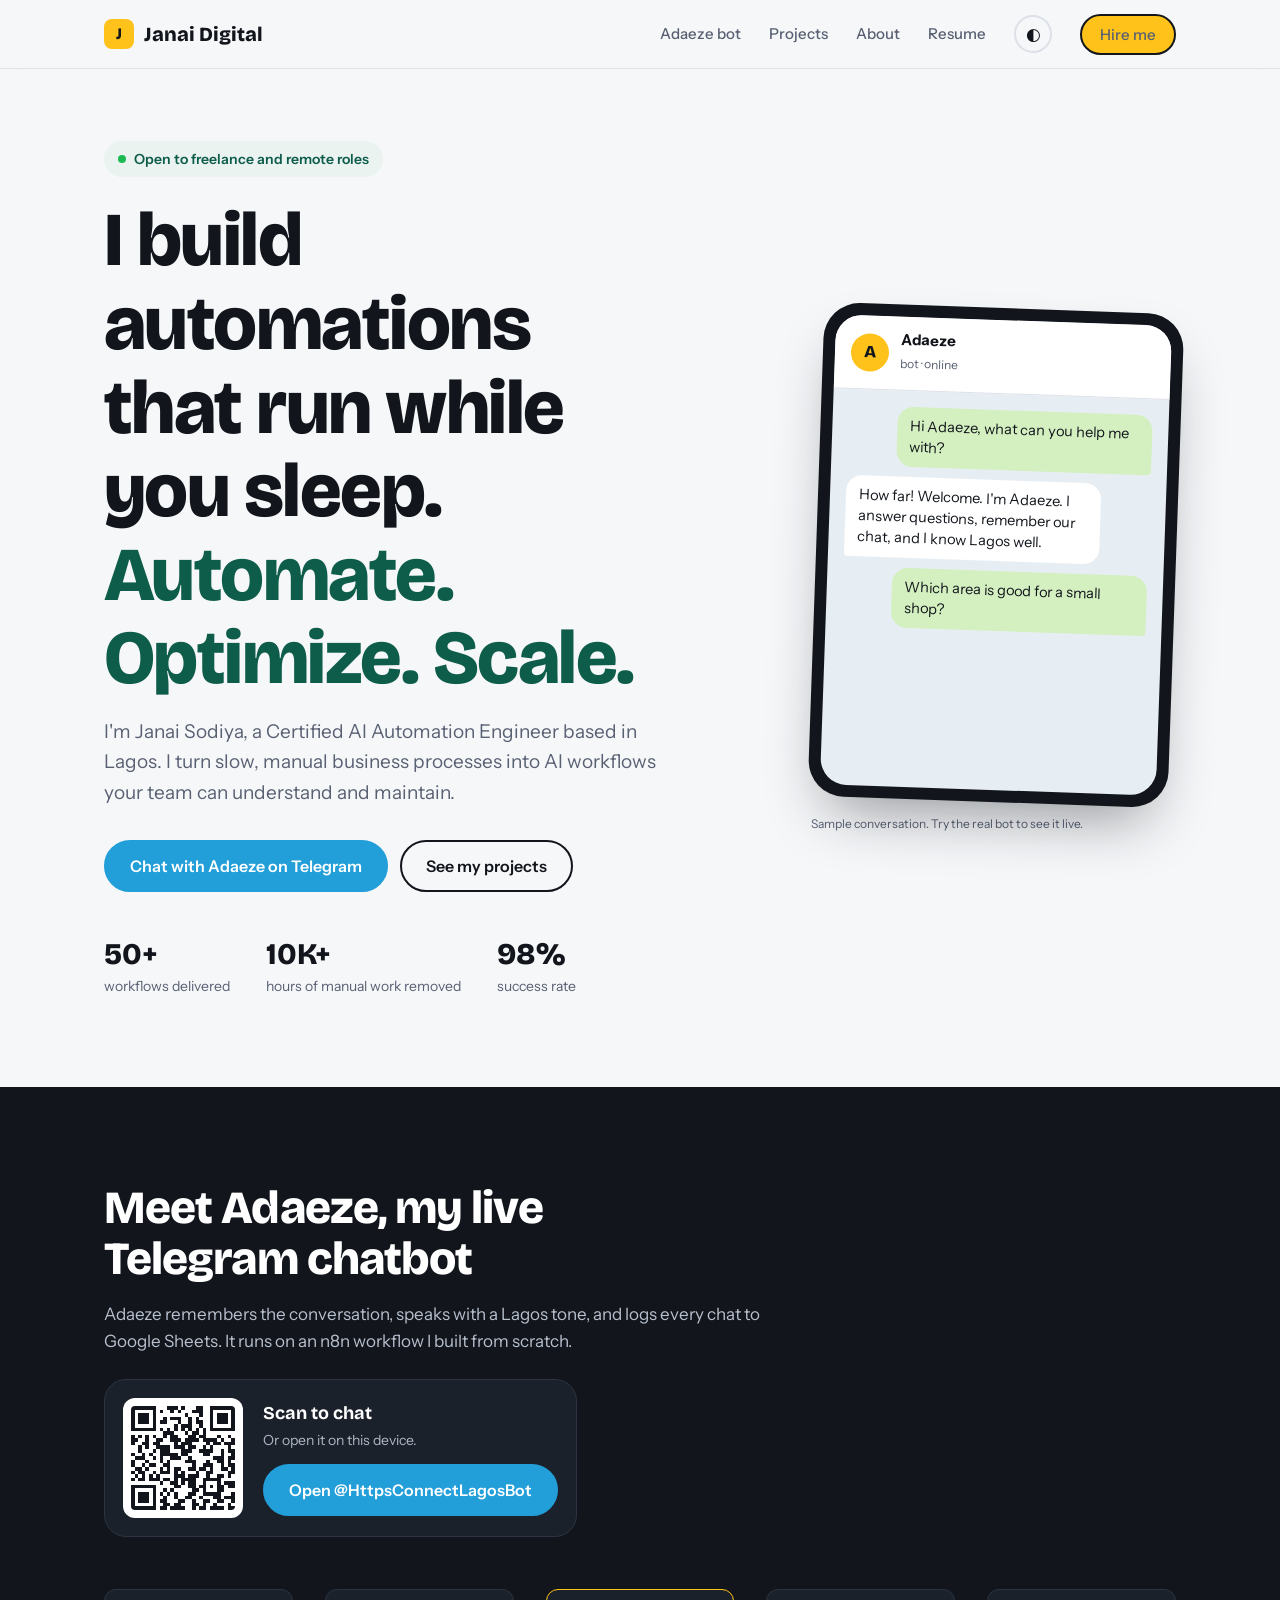
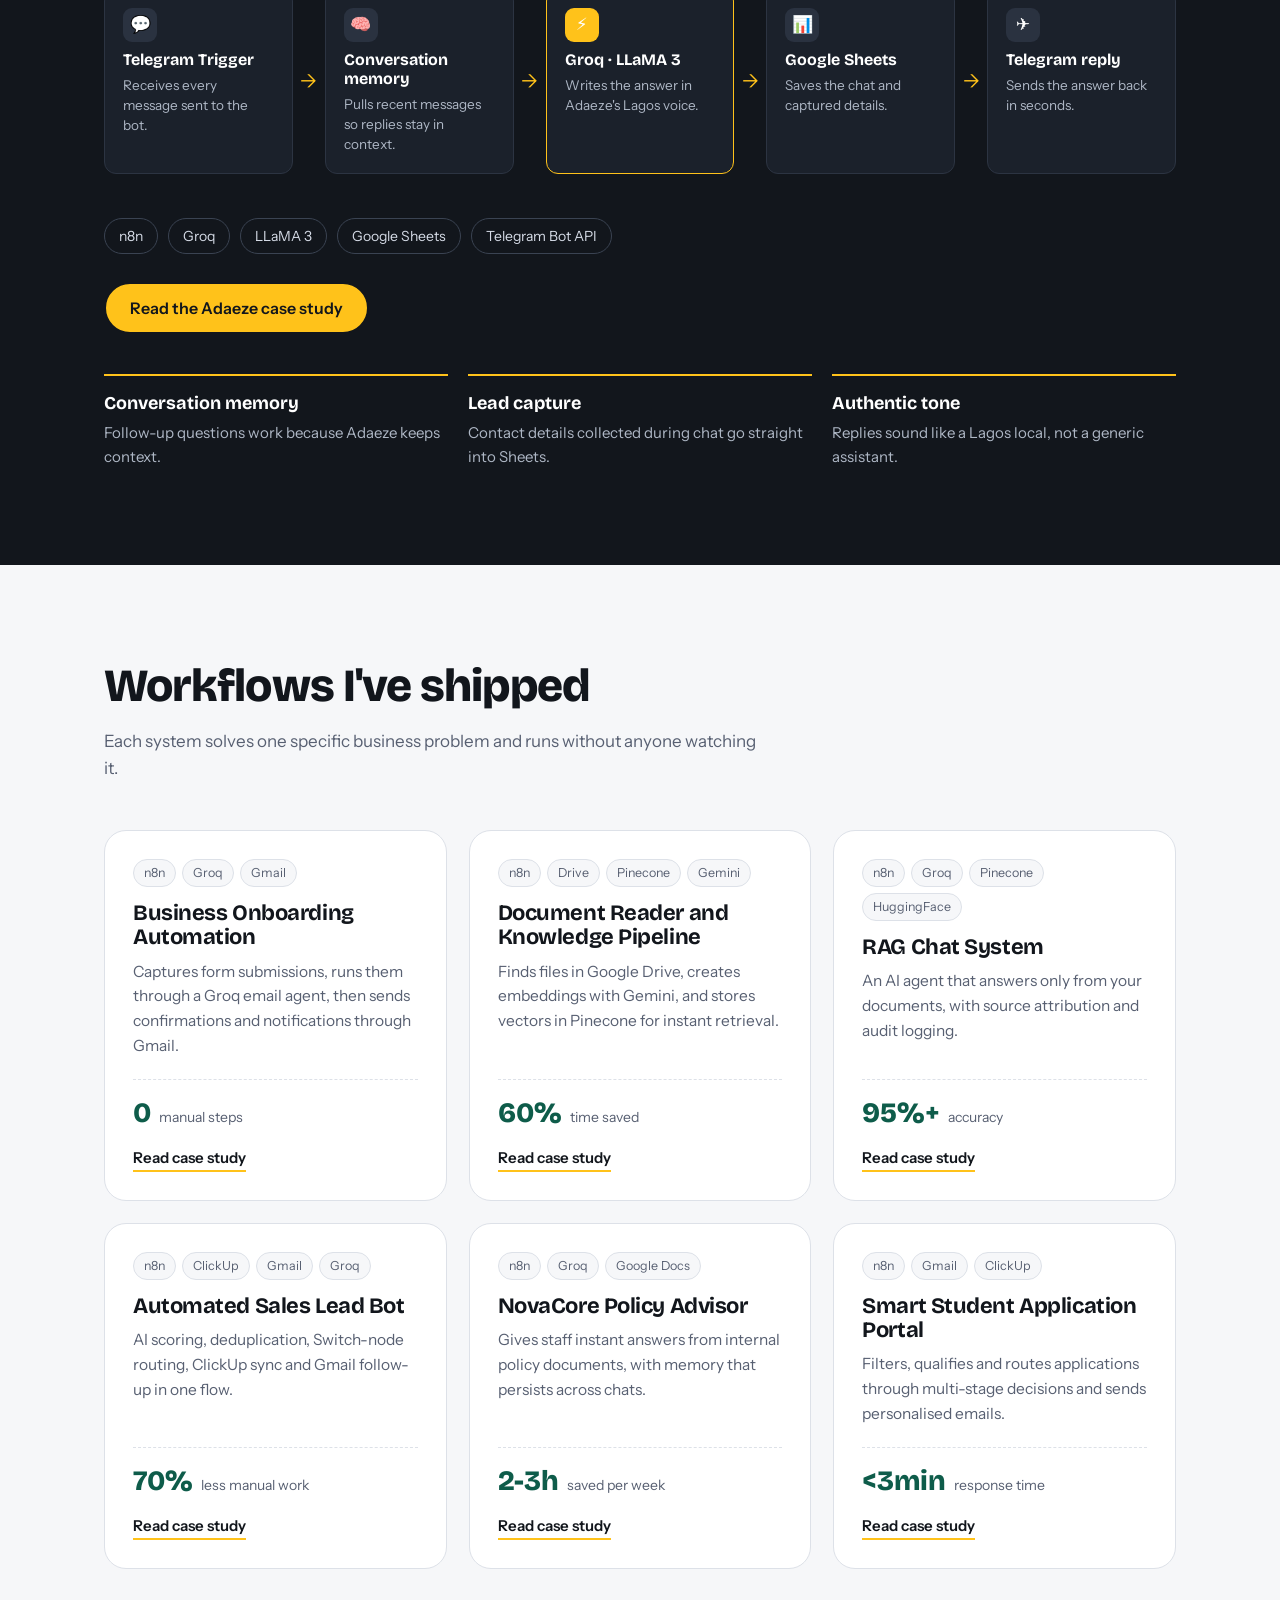
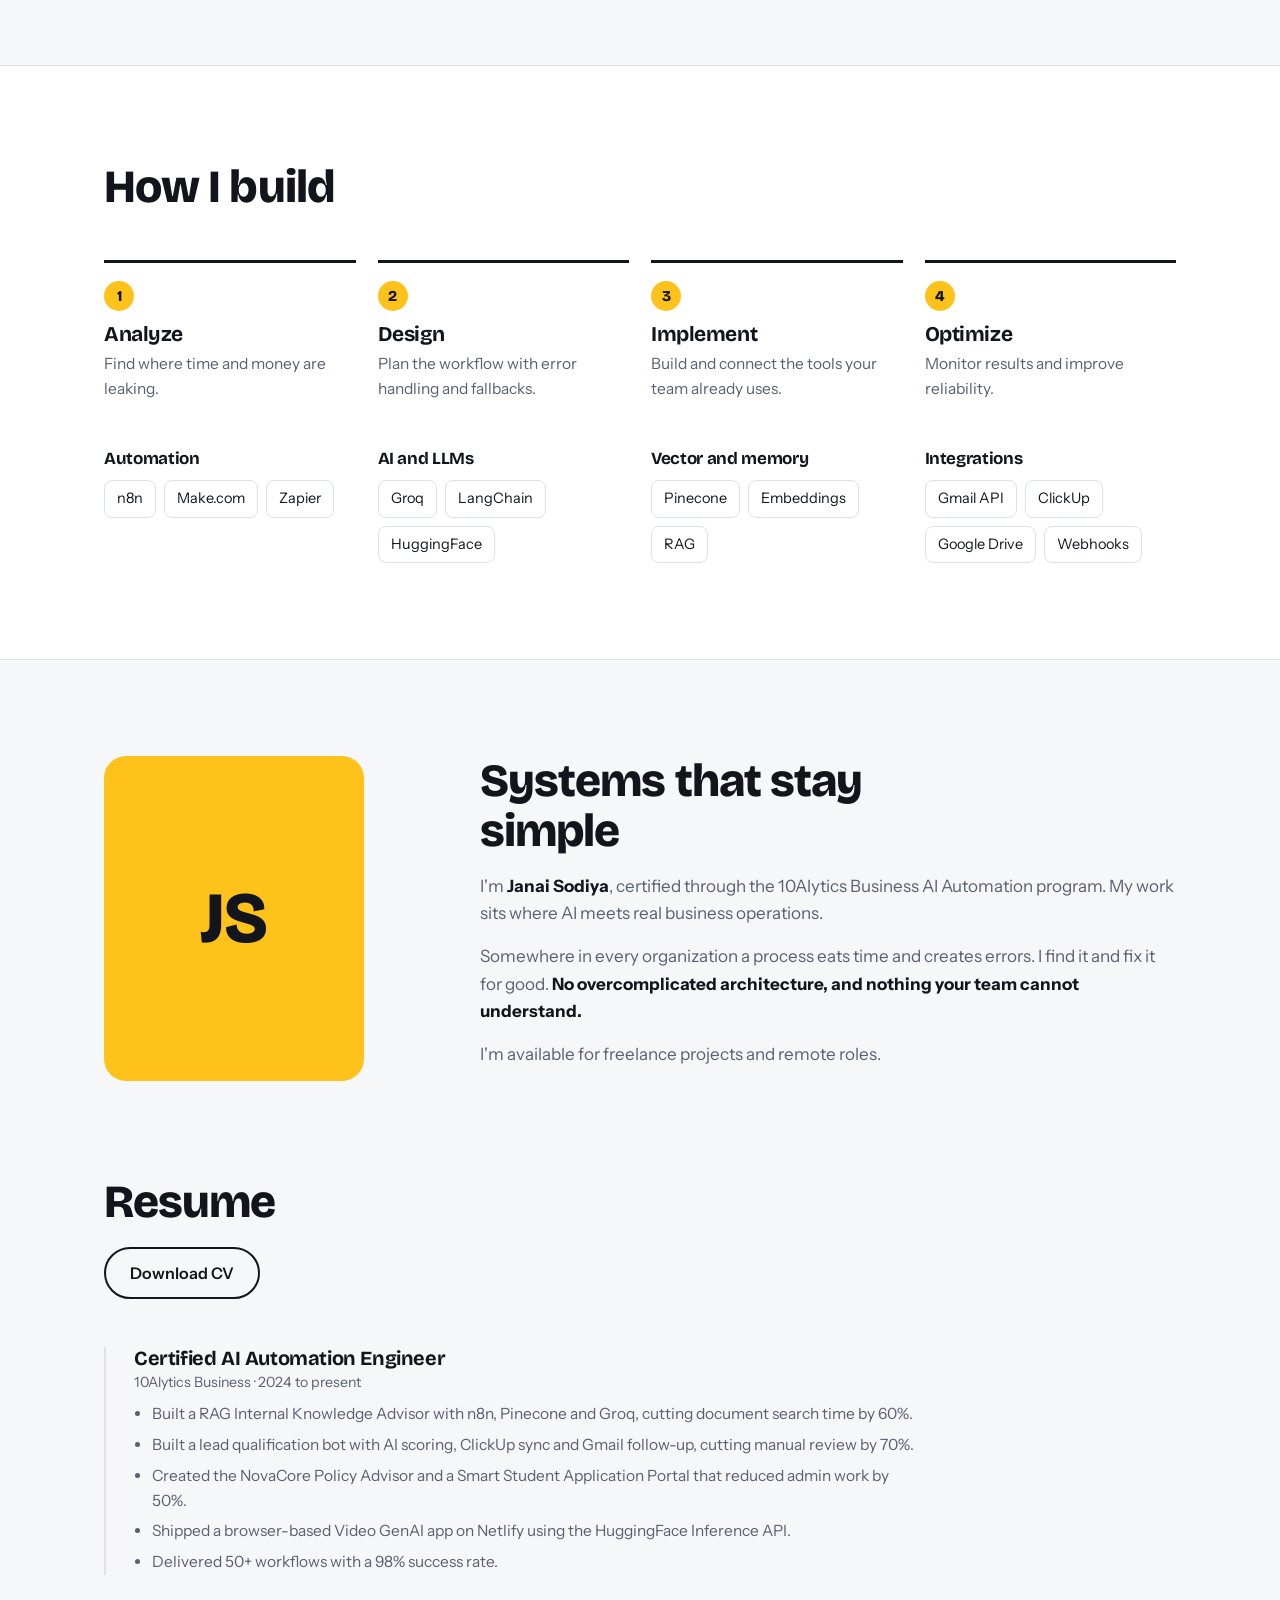
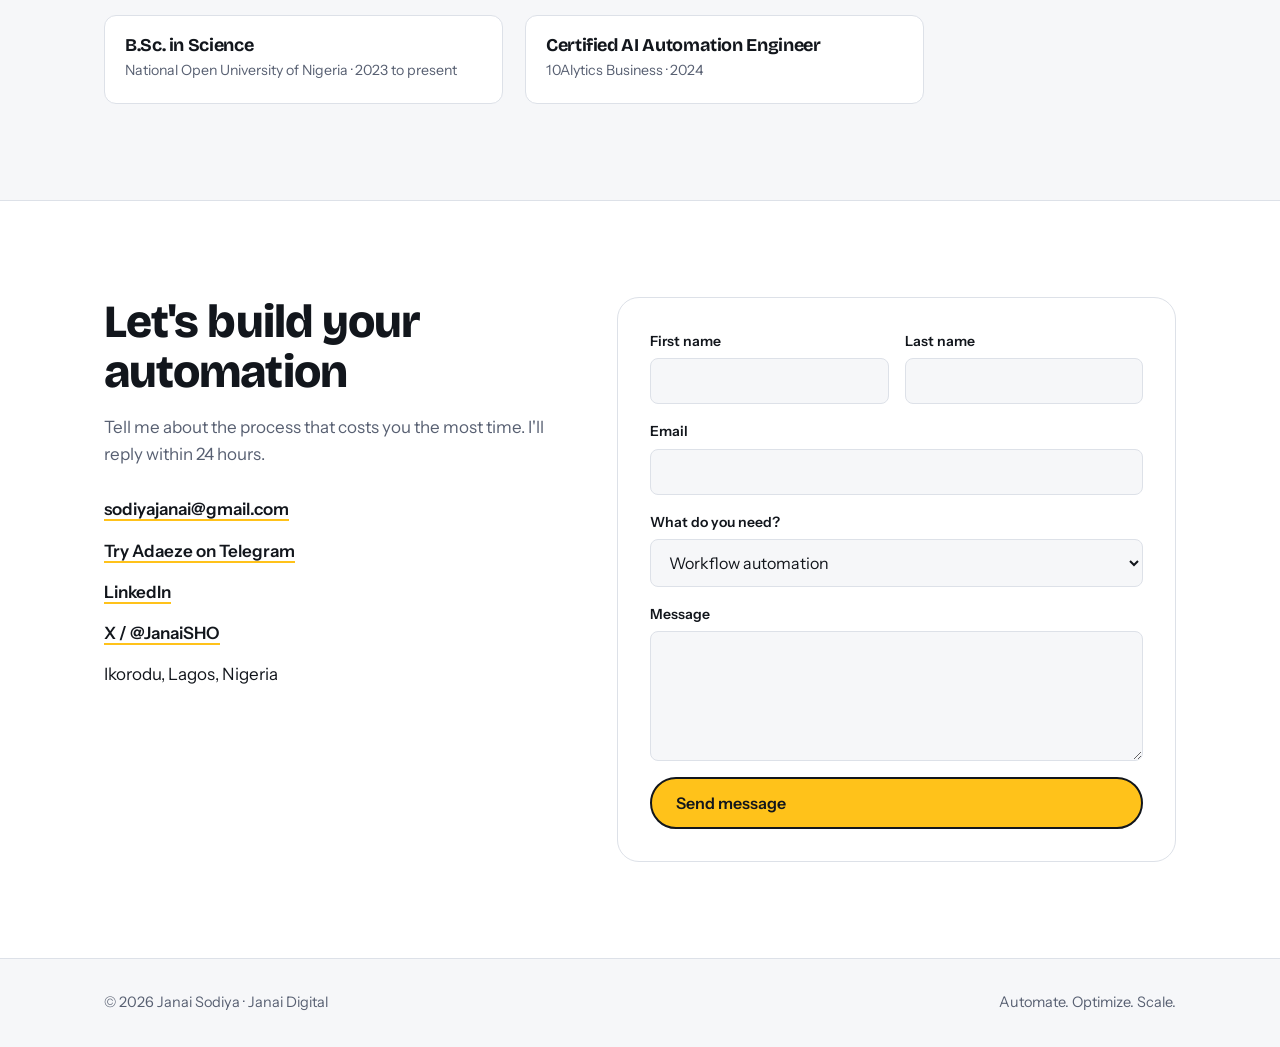
==== commit 517312cf: "Add files via upload" ====
--- a/index.html
+++ b/index.html
@@ -1,588 +1,245 @@
 <!DOCTYPE html>
 <html lang="en">
 <head>
-<meta charset="UTF-8"/>
-<meta name="viewport" content="width=device-width, initial-scale=1.0"/>
-<title>Janai Sodiya - AI Automation Engineer</title>
-<link href="https://fonts.googleapis.com/css2?family=Inter:wght@300;400;500;600;700&display=swap" rel="stylesheet"/>
-<style>
-*{margin:0;padding:0;box-sizing:border-box}
-:root{
-  --bg:#0a0a0f;--bg2:#111118;--bg3:#1a1a24;
-  --border:#2a2a3a;--text:#e8e8f0;--muted:#8888aa;
-  --cyan:#00d4ff;--pink:#ff2d78;--green:#00ff88;--card:#16161f;
-}
-html{scroll-behavior:smooth}
-body{font-family:'Inter',sans-serif;background:var(--bg);color:var(--text);line-height:1.6;overflow-x:hidden}
-
-/* TOP BAR - logo + hire me */
-.topbar{position:fixed;top:0;left:0;right:0;z-index:100;background:rgba(10,10,15,0.95);backdrop-filter:blur(12px);border-bottom:1px solid var(--border)}
-.topbar-inner{max-width:1200px;margin:0 auto;display:flex;align-items:center;justify-content:space-between;height:54px;padding:0 2rem}
-.nav-logo{font-size:1.05rem;font-weight:700;color:var(--cyan);font-family:monospace;cursor:pointer;letter-spacing:-0.5px}
-.nav-logo span{color:var(--pink)}
-.hire-btn{background:var(--cyan);color:#000;padding:0.4rem 1.1rem;border-radius:6px;font-size:0.82rem;font-weight:600;cursor:pointer;border:none;transition:opacity 0.2s;white-space:nowrap}
-.hire-btn:hover{opacity:0.85}
-
-/* PAGE TAB BAR */
-.tabbar{position:fixed;top:54px;left:0;right:0;z-index:99;background:rgba(10,10,15,0.98);backdrop-filter:blur(12px);border-bottom:1px solid var(--border)}
-.tabbar-inner{max-width:1200px;margin:0 auto;display:flex;padding:0 2rem}
-.tab{padding:0.75rem 1.5rem;font-size:0.88rem;font-weight:500;color:var(--muted);cursor:pointer;border-bottom:2px solid transparent;transition:all 0.18s;user-select:none;white-space:nowrap}
-.tab:hover{color:var(--text)}
-.tab.active{color:var(--cyan);border-bottom-color:var(--cyan);font-weight:600}
-
-/* PAGES */
-.page{display:none;padding-top:102px;min-height:100vh}
-.page.active{display:block}
-
-/* BUTTONS */
-.btn-primary{background:var(--cyan);color:#000;padding:0.75rem 1.75rem;border-radius:8px;font-weight:600;font-size:0.9rem;cursor:pointer;border:none;transition:all 0.2s;display:inline-flex;align-items:center;gap:0.5rem;text-decoration:none}
-.btn-primary:hover{opacity:0.85;transform:translateY(-1px)}
-.btn-secondary{border:1px solid var(--border);color:var(--text);padding:0.75rem 1.75rem;border-radius:8px;font-weight:500;font-size:0.9rem;cursor:pointer;background:transparent;transition:all 0.2s;display:inline-flex;align-items:center;gap:0.5rem;text-decoration:none}
-.btn-secondary:hover{border-color:var(--cyan);color:var(--cyan)}
-
-/* SHARED */
-.inner-section{padding:5rem 2rem}
-.bg2{background:var(--bg2)}
-.container{max-width:1200px;margin:0 auto}
-.section-tag{font-size:0.75rem;font-weight:600;text-transform:uppercase;letter-spacing:2px;color:var(--cyan);margin-bottom:0.75rem}
-.section-title{font-size:2.25rem;font-weight:700;letter-spacing:-0.5px;margin-bottom:1rem}
-.section-desc{color:var(--muted);max-width:600px;font-size:0.95rem;margin-bottom:3rem}
-
-/* HERO */
-.hero{min-height:calc(100vh - 102px);display:flex;align-items:center;padding:3rem 2rem;position:relative;overflow:hidden}
-.hero::before{content:'';position:absolute;top:-200px;right:-200px;width:600px;height:600px;background:radial-gradient(circle,rgba(0,212,255,0.08),transparent 70%);pointer-events:none}
-.hero::after{content:'';position:absolute;bottom:-200px;left:-200px;width:500px;height:500px;background:radial-gradient(circle,rgba(255,45,120,0.06),transparent 70%);pointer-events:none}
-.hero-inner{max-width:1200px;margin:0 auto;width:100%;display:grid;grid-template-columns:1fr 1fr;gap:4rem;align-items:center}
-.hero-badge{display:inline-flex;align-items:center;gap:0.5rem;background:rgba(0,212,255,0.08);border:1px solid rgba(0,212,255,0.2);color:var(--cyan);padding:0.35rem 1rem;border-radius:100px;font-size:0.8rem;font-weight:500;margin-bottom:1.5rem}
-.hero-badge::before{content:'';width:6px;height:6px;border-radius:50%;background:var(--cyan);animation:pulse 2s infinite}
-@keyframes pulse{0%,100%{opacity:1}50%{opacity:0.3}}
-.hero h1{font-size:3.5rem;font-weight:700;line-height:1.1;margin-bottom:1rem;letter-spacing:-1px}
-.hero h1 span{color:var(--cyan)}
-.hero-sub{font-size:1.15rem;color:var(--muted);margin-bottom:0.75rem}
-.hero-desc{font-size:0.95rem;color:var(--muted);margin-bottom:2rem;line-height:1.8}
-.hero-btns{display:flex;gap:1rem;flex-wrap:wrap}
-.hero-stats{display:flex;gap:2rem;margin-top:3rem;padding-top:2rem;border-top:1px solid var(--border)}
-.stat-num{font-size:1.75rem;font-weight:700;color:var(--cyan);display:block}
-.stat-label{font-size:0.75rem;color:var(--muted);text-transform:uppercase;letter-spacing:1px}
-.hero-image{display:flex;justify-content:center}
-.hero-img-wrap{width:360px;height:360px;border-radius:50%;overflow:hidden;background:var(--bg3);box-shadow:0 0 80px rgba(0,212,255,0.15);border:2px solid rgba(0,212,255,0.2)}
-.hero-img-wrap img{width:100%;height:100%;object-fit:cover}
-
-/* ABOUT */
-.about-grid{display:grid;grid-template-columns:1fr 1fr;gap:4rem;align-items:start}
-.about-text p{color:var(--muted);font-size:0.95rem;line-height:1.9;margin-bottom:1rem}
-.about-text p strong{color:var(--text)}
-.about-highlights{display:grid;grid-template-columns:1fr 1fr;gap:1rem;margin-top:2rem}
-.highlight-item{background:var(--card);border:1px solid var(--border);border-radius:10px;padding:1rem 1.25rem}
-.highlight-item .h-num{font-size:1.5rem;font-weight:700;color:var(--cyan)}
-.highlight-item .h-label{font-size:0.8rem;color:var(--muted)}
-.about-visual{background:var(--card);border:1px solid var(--border);border-radius:16px;padding:2rem}
-.process-step{display:flex;align-items:flex-start;gap:1rem;margin-bottom:1.5rem}
-.process-step:last-child{margin-bottom:0}
-.step-num{width:32px;height:32px;border-radius:8px;background:rgba(0,212,255,0.08);border:1px solid rgba(0,212,255,0.2);display:flex;align-items:center;justify-content:center;font-size:0.75rem;font-weight:700;color:var(--cyan);flex-shrink:0}
-.step-content h4{font-size:0.9rem;font-weight:600;margin-bottom:0.25rem}
-.step-content p{font-size:0.8rem;color:var(--muted)}
-
-/* STACK */
-.stack-grid{display:grid;grid-template-columns:repeat(auto-fit,minmax(220px,1fr));gap:1.5rem}
-.stack-card{background:var(--card);border:1px solid var(--border);border-radius:12px;padding:1.5rem}
-.stack-card h3{font-size:0.8rem;font-weight:600;color:var(--cyan);text-transform:uppercase;letter-spacing:1px;margin-bottom:1rem}
-.stack-tags{display:flex;flex-wrap:wrap;gap:0.5rem}
-.tag{background:rgba(255,255,255,0.04);border:1px solid var(--border);color:var(--muted);padding:0.3rem 0.75rem;border-radius:100px;font-size:0.75rem}
-
-/* IMPACT */
-.impact-grid{display:grid;grid-template-columns:repeat(auto-fit,minmax(240px,1fr));gap:1.5rem}
-.impact-card{background:var(--card);border:1px solid var(--border);border-radius:12px;padding:1.75rem;position:relative;overflow:hidden}
-.impact-card::after{content:'';position:absolute;bottom:0;left:0;right:0;height:1px;background:linear-gradient(90deg,transparent,var(--cyan),transparent)}
-.impact-num{font-size:2rem;font-weight:700;color:var(--cyan);margin-bottom:0.25rem}
-.impact-title{font-size:0.9rem;font-weight:600;margin-bottom:0.5rem}
-.impact-desc{font-size:0.8rem;color:var(--muted);line-height:1.7}
-
-/* CTA */
-.cta-box{background:var(--card);border:1px solid var(--border);border-radius:20px;padding:4rem 2rem;text-align:center;position:relative;overflow:hidden}
-.cta-box::before{content:'';position:absolute;top:-100px;left:50%;transform:translateX(-50%);width:400px;height:300px;background:radial-gradient(circle,rgba(0,212,255,0.06),transparent 70%)}
-.cta-box h2{font-size:2rem;font-weight:700;margin-bottom:1rem;letter-spacing:-0.5px}
-.cta-box p{color:var(--muted);margin-bottom:2rem;max-width:500px;margin-left:auto;margin-right:auto;font-size:0.95rem}
-.cta-btns{display:flex;gap:1rem;justify-content:center;flex-wrap:wrap}
-
-/* PORTFOLIO */
-.portfolio-header{padding:3rem 2rem 2rem;background:var(--bg2);border-bottom:1px solid var(--border)}
-.portfolio-header-inner{max-width:1200px;margin:0 auto}
-.workflow-grid{display:grid;grid-template-columns:repeat(auto-fit,minmax(340px,1fr));gap:1.75rem}
-.wf-card{background:var(--card);border:1px solid var(--border);border-radius:14px;overflow:hidden;transition:all 0.3s}
-.wf-card:hover{border-color:rgba(0,212,255,0.3);transform:translateY(-4px);box-shadow:0 20px 40px rgba(0,0,0,0.3)}
-.wf-img{width:100%;height:200px;object-fit:cover;display:block;background:var(--bg3)}
-.wf-body{padding:1.5rem}
-.wf-tag{font-size:0.7rem;font-weight:600;text-transform:uppercase;letter-spacing:1px;color:var(--cyan);margin-bottom:0.5rem}
-.wf-card h3{font-size:1rem;font-weight:600;margin-bottom:0.5rem}
-.wf-card p{font-size:0.83rem;color:var(--muted);line-height:1.7;margin-bottom:1.25rem}
-.wf-metrics{display:flex;gap:1.5rem;padding-top:1rem;border-top:1px solid var(--border)}
-.wf-metric-val{font-size:1rem;font-weight:700;color:var(--cyan);display:block}
-.wf-metric-key{font-size:0.7rem;color:var(--muted);text-transform:uppercase}
-
-/* RESUME */
-.resume-page{padding:2.5rem 2rem}
-.resume-wrap{max-width:900px;margin:0 auto}
-.resume-header-card{background:var(--card);border:1px solid var(--border);border-radius:16px;padding:2.5rem;margin-bottom:2rem;display:flex;justify-content:space-between;align-items:flex-start;gap:2rem}
-.resume-name{font-size:2rem;font-weight:700;letter-spacing:-0.5px;margin-bottom:0.25rem}
-.resume-title-text{color:var(--cyan);font-size:1rem;font-weight:500;margin-bottom:1rem}
-.resume-contact-line{display:flex;flex-wrap:wrap;gap:0.75rem}
-.contact-pill{display:flex;align-items:center;gap:0.4rem;font-size:0.8rem;color:var(--muted)}
-.contact-pill a{color:var(--muted);text-decoration:none;transition:color 0.2s}
-.contact-pill a:hover{color:var(--cyan)}
-.resume-download{background:var(--cyan);color:#000;padding:0.65rem 1.25rem;border-radius:8px;font-weight:600;font-size:0.85rem;cursor:pointer;border:none;white-space:nowrap}
-.resume-section{background:var(--card);border:1px solid var(--border);border-radius:14px;padding:2rem;margin-bottom:1.5rem}
-.resume-section-title{font-size:0.75rem;font-weight:700;text-transform:uppercase;letter-spacing:2px;color:var(--cyan);margin-bottom:1.5rem;padding-bottom:0.75rem;border-bottom:1px solid var(--border)}
-.exp-item{margin-bottom:1.75rem;padding-bottom:1.75rem;border-bottom:1px solid var(--border)}
-.exp-item:last-child{margin-bottom:0;padding-bottom:0;border-bottom:none}
-.exp-top{display:flex;justify-content:space-between;align-items:flex-start;margin-bottom:0.4rem;gap:1rem}
-.exp-role{font-size:1rem;font-weight:600}
-.exp-date{font-size:0.78rem;background:rgba(0,212,255,0.06);border:1px solid rgba(0,212,255,0.15);padding:0.2rem 0.65rem;border-radius:100px;color:var(--cyan);white-space:nowrap}
-.exp-company{font-size:0.85rem;color:var(--cyan);margin-bottom:0.75rem;font-weight:500}
-.exp-bullets{list-style:none;padding:0}
-.exp-bullets li{font-size:0.85rem;color:var(--muted);line-height:1.7;margin-bottom:0.4rem;padding-left:1rem;position:relative}
-.exp-bullets li::before{content:'▸';position:absolute;left:0;color:var(--cyan);font-size:0.7rem;top:0.15rem}
-.skills-grid{display:grid;grid-template-columns:repeat(auto-fit,minmax(180px,1fr));gap:1rem}
-.skill-group h4{font-size:0.8rem;font-weight:600;color:var(--text);margin-bottom:0.5rem}
-.skill-tags{display:flex;flex-wrap:wrap;gap:0.4rem}
-.skill-tag{background:rgba(0,212,255,0.06);border:1px solid rgba(0,212,255,0.15);color:var(--cyan);padding:0.2rem 0.65rem;border-radius:100px;font-size:0.72rem;font-weight:500}
-.edu-item{display:flex;justify-content:space-between;align-items:flex-start;gap:1rem}
-.edu-degree{font-size:0.95rem;font-weight:600;margin-bottom:0.25rem}
-.edu-school{font-size:0.85rem;color:var(--cyan)}
-.cert-item{display:flex;align-items:center;gap:1rem;padding:0.85rem 0;border-bottom:1px solid var(--border)}
-.cert-item:last-child{border-bottom:none}
-.cert-icon{width:36px;height:36px;border-radius:8px;background:rgba(0,212,255,0.08);border:1px solid rgba(0,212,255,0.2);display:flex;align-items:center;justify-content:center;font-size:1rem;flex-shrink:0}
-.cert-name{font-size:0.9rem;font-weight:500}
-.cert-org{font-size:0.78rem;color:var(--muted)}
-
-/* CONTACT */
-.contact-page{padding:2.5rem 2rem}
-.contact-wrap{max-width:1000px;margin:0 auto}
-.contact-grid{display:grid;grid-template-columns:1fr 1.4fr;gap:2rem;margin-top:2rem}
-.contact-info-card{background:var(--card);border:1px solid var(--border);border-radius:14px;padding:2rem}
-.contact-info-card h3{font-size:1rem;font-weight:600;margin-bottom:1.5rem}
-.contact-item{display:flex;align-items:flex-start;gap:1rem;margin-bottom:1.5rem}
-.contact-icon{width:40px;height:40px;border-radius:10px;background:rgba(0,212,255,0.08);border:1px solid rgba(0,212,255,0.15);display:flex;align-items:center;justify-content:center;font-size:1.1rem;flex-shrink:0}
-.contact-item-label{font-size:0.75rem;color:var(--muted);text-transform:uppercase;letter-spacing:1px;margin-bottom:0.2rem}
-.contact-item-val{font-size:0.9rem;font-weight:500}
-.contact-item-val a{color:var(--text);text-decoration:none;transition:color 0.2s}
-.contact-item-val a:hover{color:var(--cyan)}
-.social-links{display:flex;gap:0.75rem;margin-top:1.5rem;padding-top:1.5rem;border-top:1px solid var(--border)}
-.social-btn{flex:1;background:rgba(255,255,255,0.03);border:1px solid var(--border);border-radius:10px;padding:0.75rem;text-align:center;text-decoration:none;color:var(--muted);font-size:0.8rem;font-weight:500;transition:all 0.2s}
-.social-btn:hover{border-color:var(--cyan);color:var(--cyan)}
-.contact-form-card{background:var(--card);border:1px solid var(--border);border-radius:14px;padding:2rem}
-.contact-form-card h3{font-size:1rem;font-weight:600;margin-bottom:1.5rem}
-.form-group{margin-bottom:1.25rem}
-.form-group label{display:block;font-size:0.8rem;font-weight:500;color:var(--muted);margin-bottom:0.5rem;text-transform:uppercase;letter-spacing:0.5px}
-.form-group input,.form-group textarea,.form-group select{width:100%;background:rgba(255,255,255,0.03);border:1px solid var(--border);border-radius:8px;padding:0.75rem 1rem;color:var(--text);font-size:0.9rem;font-family:'Inter',sans-serif;transition:border-color 0.2s;outline:none}
-.form-group input:focus,.form-group textarea:focus,.form-group select:focus{border-color:var(--cyan)}
-.form-group textarea{height:120px;resize:vertical}
-.form-group select option{background:var(--bg2)}
-.form-row{display:grid;grid-template-columns:1fr 1fr;gap:1rem}
-.submit-btn{width:100%;background:var(--cyan);color:#000;border:none;padding:0.85rem;border-radius:8px;font-weight:600;font-size:0.9rem;cursor:pointer;transition:all 0.2s;margin-top:0.5rem}
-.submit-btn:hover{opacity:0.85;transform:translateY(-1px)}
-.form-success{display:none;background:rgba(0,255,136,0.08);border:1px solid rgba(0,255,136,0.2);border-radius:8px;padding:1rem;text-align:center;color:#00ff88;font-size:0.85rem;margin-top:1rem}
-
-/* FOOTER */
-footer{background:var(--bg);border-top:1px solid var(--border);padding:3rem 2rem}
-.footer-inner{max-width:1200px;margin:0 auto;display:grid;grid-template-columns:2fr 1fr 1fr 1fr;gap:3rem}
-.footer-brand .logo{font-size:1.1rem;font-weight:700;color:var(--cyan);font-family:monospace;margin-bottom:0.75rem}
-.footer-brand .logo span{color:var(--pink)}
-.footer-brand p{font-size:0.85rem;color:var(--muted);line-height:1.7}
-.footer-col h4{font-size:0.75rem;font-weight:600;text-transform:uppercase;letter-spacing:1px;color:var(--text);margin-bottom:1rem}
-.footer-col ul{list-style:none}
-.footer-col ul li{margin-bottom:0.6rem}
-.footer-col ul li a{color:var(--muted);text-decoration:none;font-size:0.85rem;cursor:pointer;transition:color 0.2s}
-.footer-col ul li a:hover{color:var(--cyan)}
-.footer-bottom{max-width:1200px;margin:2rem auto 0;padding-top:2rem;border-top:1px solid var(--border);display:flex;justify-content:space-between;align-items:center}
-.footer-bottom p{font-size:0.8rem;color:var(--muted)}
-
-@media(max-width:768px){
-  .hero-inner,.about-grid,.contact-grid{grid-template-columns:1fr}
-  .hero-image{order:-1}
-  .hero-img-wrap{width:200px;height:200px}
-  .hero h1{font-size:2rem}
-  .hero-btns{justify-content:center}
-  .hero-stats{justify-content:center;flex-wrap:wrap;gap:1rem}
-  .tabbar-inner{overflow-x:auto;gap:0}
-  .tab{padding:0.65rem 1rem;font-size:0.82rem}
-  .footer-inner{grid-template-columns:1fr 1fr}
-  .footer-bottom{flex-direction:column;gap:0.5rem;text-align:center}
-  .resume-header-card{flex-direction:column}
-  .exp-top{flex-direction:column;gap:0.25rem}
-  .form-row{grid-template-columns:1fr}
-  .workflow-grid{grid-template-columns:1fr}
-  .topbar-inner{padding:0 1rem}
-}
-</style>
+<meta charset="utf-8">
+<meta name="viewport" content="width=device-width, initial-scale=1">
+<title>Janai Sodiya | AI Automation Engineer</title>
+<meta name="description" content="Certified AI Automation Engineer in Lagos. I build n8n, RAG and chatbot systems that run without supervision.">
+<meta property="og:title" content="Janai Sodiya | AI Automation Engineer">
+<meta property="og:description" content="Automate. Optimize. Scale. n8n, Groq, RAG and Telegram bots built for real businesses.">
+<link rel="icon" href="data:image/svg+xml,<svg xmlns='http://www.w3.org/2000/svg' viewBox='0 0 100 100'><rect width='100' height='100' rx='22' fill='%23FFC21A'/><text x='50' y='68' font-size='58' font-family='Arial' font-weight='700' text-anchor='middle' fill='%2312161C'>J</text></svg>">
+<link rel="preconnect" href="https://fonts.googleapis.com">
+<link rel="preconnect" href="https://fonts.gstatic.com" crossorigin>
+<link href="https://fonts.googleapis.com/css2?family=Bricolage+Grotesque:opsz,wght@12..96,500;12..96,700;12..96,800&family=Instrument+Sans:wght@400;500;600&display=swap" rel="stylesheet">
+<link rel="stylesheet" href="style.css">
+<script src="theme.js"></script>
 </head>
 <body>
 
-<!-- TOP BAR -->
-<div class="topbar">
-  <div class="topbar-inner">
-    <div class="nav-logo" onclick="showPage('home')">&lt;AI_AUTOMATION/<span>&gt;</span></div>
-    <button class="hire-btn" onclick="showPage('contact')">Hire Me</button>
-  </div>
-</div>
-
-<!-- TAB BAR -->
-<div class="tabbar">
-  <div class="tabbar-inner">
-    <div class="tab active" id="tab-home" onclick="showPage('home')">Home</div>
-    <div class="tab" id="tab-portfolio" onclick="showPage('portfolio')">Portfolio</div>
-    <div class="tab" id="tab-resume" onclick="showPage('resume')">Resume</div>
-    <div class="tab" id="tab-contact" onclick="showPage('contact')">Contact</div>
-  </div>
-</div>
-
-<!-- ===================== HOME ===================== -->
-<div class="page active" id="page-home">
-  <section class="hero">
-    <div class="hero-inner">
-      <div>
-        <div class="hero-badge">Certified AI Automation Engineer &bull; 10Alytics</div>
-        <h1>Hi, I'm <span>Janai Sodiya</span></h1>
-        <p class="hero-sub">Automate. Optimize. Scale.</p>
-        <p class="hero-desc">I build intelligent automation workflows that turn complex business operations into self-running systems — eliminating manual work, reducing errors, and delivering measurable results from day one.</p>
-        <div class="hero-btns">
-          <button class="btn-primary" onclick="showPage('portfolio')">View My Work →</button>
-          <button class="btn-secondary" onclick="showPage('contact')">Get in Touch</button>
-        </div>
-        <div class="hero-stats">
-          <div><span class="stat-num">50+</span><span class="stat-label">Workflows Built</span></div>
-          <div><span class="stat-num">10K+</span><span class="stat-label">Hours Saved</span></div>
-          <div><span class="stat-num">98%</span><span class="stat-label">Success Rate</span></div>
-        </div>
-      </div>
-      <div class="hero-image">
-        <div class="hero-img-wrap">
-          <img src="https://d2xsxph8kpxj0f.cloudfront.net/310519663491590945/HbQUKUvffverKHTV6JQUpt/janai-headshot-original_ac848b3c.png" alt="Janai Sodiya"/>
-        </div>
-      </div>
-    </div>
-  </section>
-
-  <section class="inner-section">
-    <div class="container">
-      <p class="section-tag">About Me</p>
-      <h2 class="section-title">I Build Systems That Work While You Sleep</h2>
-      <div class="about-grid">
-        <div class="about-text">
-          <p>I am <strong>Janai Sodiya</strong> — a Certified AI Automation Engineer who builds intelligent systems that make businesses faster, leaner, and harder to disrupt.</p>
-          <p>My work sits at the intersection of artificial intelligence and real business operations. I don't build automations for the sake of technology — I build them because somewhere in every organization, there is a process eating time, creating errors, and pulling people away from work that actually matters.</p>
-          <p>I find that process and fix it permanently. Every system I ship is built to run reliably, scale quietly, and deliver results from day one. <strong>No overcomplicated architecture. No systems your team cannot understand.</strong></p>
-          <p>My expertise covers AI-driven workflows including n8n, Groq AI, RAG Architecture, AI Chatbot Development, Workflow Automation, and Data Pipeline Design — applied to real-world solutions businesses can trust and maintain.</p>
-          <p>I am available for freelance engagements. If your business needs AI-powered automation or smarter workflows — <strong>I deliver.</strong></p>
-          <div class="about-highlights">
-            <div class="highlight-item"><div class="h-num">50+</div><div class="h-label">Workflows Deployed</div></div>
-            <div class="highlight-item"><div class="h-num">10K+</div><div class="h-label">Hours Eliminated</div></div>
-            <div class="highlight-item"><div class="h-num">98%</div><div class="h-label">Success Rate</div></div>
-            <div class="highlight-item"><div class="h-num">5+</div><div class="h-label">AI Systems Shipped</div></div>
+<header>
+  <nav class="wrap" aria-label="Main">
+    <a class="logo" href="#top"><i>J</i>Janai Digital</a>
+    <button class="menu" id="menu" aria-expanded="false" aria-controls="links">Menu</button>
+    <ul class="links" id="links">
+      <li><a href="#adaeze">Adaeze bot</a></li>
+      <li><a href="#work">Projects</a></li>
+      <li><a href="#about">About</a></li>
+      <li><a href="#resume">Resume</a></li>
+      <li><button class="theme" id="theme" type="button" aria-label="Switch between light and dark theme">◐</button></li>
+      <li><a class="btn btn-primary" style="padding:9px 18px" href="#contact">Hire me</a></li>
+    </ul>
+  </nav>
+</header>
+
+<main id="top">
+<!-- HERO -->
+<section class="hero">
+  <div class="wrap hero-grid">
+    <div>
+      <div class="badge">Open to freelance and remote roles</div>
+      <h1>I build automations that run while you sleep.<span>Automate. Optimize. Scale.</span></h1>
+      <p class="lead">I'm Janai Sodiya, a Certified AI Automation Engineer based in Lagos. I turn slow, manual business processes into AI workflows your team can understand and maintain.</p>
+      <div class="cta">
+        <a class="btn btn-tg" href="https://t.me/HttpsConnectLagosBot" target="_blank" rel="noopener">Chat with Adaeze on Telegram</a>
+        <a class="btn btn-ghost" href="#work">See my projects</a>
+      </div>
+      <div class="facts">
+        <div><b>50+</b><small>workflows delivered</small></div>
+        <div><b>10K+</b><small>hours of manual work removed</small></div>
+        <div><b>98%</b><small>success rate</small></div>
+      </div>
+    </div>
+    <div>
+      <div class="phone" aria-label="Sample conversation with Adaeze, my Telegram chatbot">
+        <div class="screen">
+          <div class="tg-top"><div class="av">A</div><div><b>Adaeze</b><small>bot · online</small></div></div>
+          <div class="chat" id="chat">
+            <div class="msg me">Hi Adaeze, what can you help me with?</div>
+            <div class="msg bot">How far! Welcome. I'm Adaeze. I answer questions, remember our chat, and I know Lagos well.</div>
+            <div class="msg me">Which area is good for a small shop?</div>
+            <div class="msg bot">Tell me your budget and what you sell. I'll point you to the right area.</div>
           </div>
         </div>
-        <div class="about-visual">
-          <h3 style="font-size:0.85rem;font-weight:600;margin-bottom:1.5rem;color:var(--muted);text-transform:uppercase;letter-spacing:1px">How I Build Automation</h3>
-          <div class="process-step"><div class="step-num">01</div><div class="step-content"><h4>Analyze</h4><p>Deep dive into business processes to identify where time and money are being lost</p></div></div>
-          <div class="process-step"><div class="step-num">02</div><div class="step-content"><h4>Design</h4><p>Architect scalable, resilient workflows with error handling and fallback logic</p></div></div>
-          <div class="process-step"><div class="step-num">03</div><div class="step-content"><h4>Implement</h4><p>Build and integrate automation using cutting-edge AI platforms and tools</p></div></div>
-          <div class="process-step"><div class="step-num">04</div><div class="step-content"><h4>Optimize</h4><p>Monitor, measure, and continuously improve performance and reliability</p></div></div>
-        </div>
-      </div>
-    </div>
-  </section>
-
-  <section class="inner-section bg2">
-    <div class="container">
-      <p class="section-tag">Technical Expertise</p>
-      <h2 class="section-title">My Automation Stack</h2>
-      <p class="section-desc">A focused toolkit of platforms and tools I use to build production-ready AI automation systems.</p>
-      <div class="stack-grid">
-        <div class="stack-card"><h3>Automation Platforms</h3><div class="stack-tags"><span class="tag">n8n</span><span class="tag">Make.com</span><span class="tag">Zapier</span></div></div>
-        <div class="stack-card"><h3>AI & ML</h3><div class="stack-tags"><span class="tag">Groq AI</span><span class="tag">LangChain</span><span class="tag">RAG Systems</span><span class="tag">HuggingFace</span></div></div>
-        <div class="stack-card"><h3>Vector & Memory</h3><div class="stack-tags"><span class="tag">Pinecone</span><span class="tag">Embeddings</span><span class="tag">Simple Memory</span></div></div>
-        <div class="stack-card"><h3>Integration</h3><div class="stack-tags"><span class="tag">Gmail API</span><span class="tag">ClickUp</span><span class="tag">Google Drive</span><span class="tag">Webhooks</span></div></div>
-      </div>
-    </div>
-  </section>
-
-  <section class="inner-section">
-    <div class="container">
-      <p class="section-tag">Real Results</p>
-      <h2 class="section-title">Impact Across Every Workflow</h2>
-      <p class="section-desc">Every automation I build is tied to a real outcome.</p>
-      <div class="impact-grid">
-        <div class="impact-card"><div class="impact-num">60%</div><div class="impact-title">Faster Information Retrieval</div><div class="impact-desc">RAG systems cut document search time by 60%, saving teams 2–3 hours per week previously lost to manual searching.</div></div>
-        <div class="impact-card"><div class="impact-num">70%</div><div class="impact-title">Less Manual Lead Review</div><div class="impact-desc">Qualification bots process and route each lead in under 60 seconds — down from 5–10 minutes manually.</div></div>
-        <div class="impact-card"><div class="impact-num">&lt;3min</div><div class="impact-title">Student Inquiry Response</div><div class="impact-desc">Brought response time from hours to under 3 minutes, giving enrollment teams back 50% of their time.</div></div>
-        <div class="impact-card"><div class="impact-num">10K+</div><div class="impact-title">Hours of Manual Work Eliminated</div><div class="impact-desc">Across all deployed workflows — if a human doesn't need to do it, they shouldn't have to.</div></div>
-      </div>
-    </div>
-  </section>
-
-  <section class="inner-section bg2">
-    <div class="container">
-      <div class="cta-box">
-        <p class="section-tag" style="text-align:center">Ready to Transform Your Business?</p>
-        <h2>Let's Build Something That Actually Works</h2>
-        <p>If your team is sitting on manual processes that should be automated — let's talk. I deliver AI-powered automation that saves real time and creates real value.</p>
-        <div class="cta-btns">
-          <button class="btn-primary" onclick="showPage('contact')">Get in Touch →</button>
-          <button class="btn-secondary" onclick="showPage('portfolio')">See My Work</button>
-        </div>
-      </div>
-    </div>
-  </section>
-
-  <footer>
-    <div class="footer-inner">
-      <div class="footer-brand"><div class="logo">&lt;AI_AUTOMATION/<span>&gt;</span></div><p>Transforming businesses through intelligent automation. Building systems that work while you sleep.</p></div>
-      <div class="footer-col"><h4>Pages</h4><ul><li><a onclick="showPage('home')">Home</a></li><li><a onclick="showPage('portfolio')">Portfolio</a></li><li><a onclick="showPage('resume')">Resume</a></li><li><a onclick="showPage('contact')">Contact</a></li></ul></div>
-      <div class="footer-col"><h4>Solutions</h4><ul><li><a onclick="showPage('portfolio')">RAG Systems</a></li><li><a onclick="showPage('portfolio')">AI Chatbots</a></li><li><a onclick="showPage('portfolio')">Workflow Automation</a></li></ul></div>
-      <div class="footer-col"><h4>Connect</h4><ul><li><a href="https://www.linkedin.com/in/janai-sodiya-5644383a7" target="_blank">LinkedIn</a></li><li><a href="https://x.com/JanaiSHO" target="_blank">X (Twitter)</a></li><li><a href="mailto:sodiyajanai@gmail.com">Email</a></li></ul></div>
-    </div>
-    <div class="footer-bottom"><p>© 2026 Janai Sodiya. All rights reserved.</p><p>AI Automation Engineer</p></div>
-  </footer>
-</div>
-
-<!-- ===================== PORTFOLIO ===================== -->
-<div class="page" id="page-portfolio">
-  <div class="portfolio-header">
-    <div class="portfolio-header-inner">
-      <p class="section-tag">My Work</p>
-      <h2 class="section-title">Automation Workflows I've Shipped</h2>
-      <p class="section-desc">Real AI systems built to solve real business problems — each designed to run reliably without human intervention.</p>
-    </div>
-  </div>
-  <section class="inner-section">
-    <div class="container">
-      <div class="workflow-grid">
-        <div class="wf-card">
-          <img class="wf-img" src="[data-uri]" alt="Business Onboarding Automation"/>
-          <div class="wf-body"><p class="wf-tag">n8n · Groq AI · Gmail API</p><h3>Business Onboarding Automation</h3><p>AI-powered onboarding workflow that captures form submissions, processes them through a Groq email agent, and automatically sends confirmation and lead notifications via Gmail.</p><div class="wf-metrics"><div><span class="wf-metric-val">100%</span><span class="wf-metric-key">automated</span></div><div><span class="wf-metric-val">0</span><span class="wf-metric-key">manual steps</span></div></div></div>
-        </div>
-        <div class="wf-card">
-          <img class="wf-img" src="[data-uri]" alt="Document Reader and Knowledge Pipeline"/>
-          <div class="wf-body"><p class="wf-tag">n8n · Google Drive · Pinecone · Gemini</p><h3>Document Reader & Knowledge Pipeline</h3><p>Automated document ingestion pipeline that searches Google Drive, downloads files, generates embeddings via Google Gemini, and stores vectors in Pinecone for instant retrieval.</p><div class="wf-metrics"><div><span class="wf-metric-val">60%</span><span class="wf-metric-key">time saved</span></div><div><span class="wf-metric-val">10+</span><span class="wf-metric-key">docs/run</span></div></div></div>
-        </div>
-        <div class="wf-card">
-          <img class="wf-img" src="[data-uri]" alt="RAG Chat System"/>
-          <div class="wf-body"><p class="wf-tag">n8n · Groq AI · Pinecone · HuggingFace</p><h3>RAG Chat System</h3><p>Conversational AI system powered by an n8n AI Agent connected to Pinecone vector store and HuggingFace embeddings. Answers questions strictly from documents with zero hallucinations.</p><div class="wf-metrics"><div><span class="wf-metric-val">95%+</span><span class="wf-metric-key">accuracy</span></div><div><span class="wf-metric-val">0</span><span class="wf-metric-key">hallucinations</span></div></div></div>
-        </div>
-        <div class="wf-card">
-          <img class="wf-img" src="[data-uri]" alt="Automated Sales Lead Bot"/>
-          <div class="wf-body"><p class="wf-tag">n8n · ClickUp · Gmail API · Groq AI</p><h3>Automated Sales Lead Bot</h3><p>End-to-end sales qualification workflow with AI scoring, deduplication, Switch-node routing, ClickUp CRM integration, and Gmail notifications. Processes leads in under 60 seconds.</p><div class="wf-metrics"><div><span class="wf-metric-val">70%</span><span class="wf-metric-key">less manual work</span></div><div><span class="wf-metric-val">&lt;60s</span><span class="wf-metric-key">per lead</span></div></div></div>
-        </div>
-        <div class="wf-card">
-          <img class="wf-img" src="[data-uri]" alt="NovaCore Policy Advisor"/>
-          <div class="wf-body"><p class="wf-tag">n8n · Groq AI · Google Docs · Memory</p><h3>NovaCore Policy Advisor</h3><p>Conversational AI policy advisor connected to Google Docs with Groq AI and persistent Simple Memory. Gives employees instant, accurate answers from internal policy documentation.</p><div class="wf-metrics"><div><span class="wf-metric-val">2–3h</span><span class="wf-metric-key">saved/week</span></div><div><span class="wf-metric-val">100%</span><span class="wf-metric-key">doc-grounded</span></div></div></div>
-        </div>
-        <div class="wf-card">
-          <img class="wf-img" src="[data-uri]" alt="Smart Student Application Portal"/>
-          <div class="wf-body"><p class="wf-tag">n8n · Gmail API · Switch Node · ClickUp</p><h3>Smart Student Application Portal</h3><p>Intelligent student application workflow that filters, qualifies, and routes submissions through multi-stage decision nodes — sending personalised emails and updating records automatically.</p><div class="wf-metrics"><div><span class="wf-metric-val">50%</span><span class="wf-metric-key">admin reduced</span></div><div><span class="wf-metric-val">&lt;3min</span><span class="wf-metric-key">response time</span></div></div></div>
-        </div>
-      </div>
-    </div>
-  </section>
-  <section class="inner-section bg2">
-    <div class="container">
-      <div class="cta-box">
-        <p class="section-tag" style="text-align:center">Want a Workflow Like This?</p>
-        <h2>Let's Build Your Automation</h2>
-        <p>Every workflow above was built to solve a specific business problem. Tell me yours and I'll build the system that fixes it.</p>
-        <div class="cta-btns">
-          <button class="btn-primary" onclick="showPage('contact')">Start a Project →</button>
-          <button class="btn-secondary" onclick="showPage('resume')">View My Resume</button>
-        </div>
-      </div>
-    </div>
-  </section>
-  <footer>
-    <div class="footer-inner">
-      <div class="footer-brand"><div class="logo">&lt;AI_AUTOMATION/<span>&gt;</span></div><p>Transforming businesses through intelligent automation.</p></div>
-      <div class="footer-col"><h4>Pages</h4><ul><li><a onclick="showPage('home')">Home</a></li><li><a onclick="showPage('portfolio')">Portfolio</a></li><li><a onclick="showPage('resume')">Resume</a></li><li><a onclick="showPage('contact')">Contact</a></li></ul></div>
-      <div class="footer-col"><h4>Solutions</h4><ul><li><a onclick="showPage('portfolio')">RAG Systems</a></li><li><a onclick="showPage('portfolio')">AI Chatbots</a></li><li><a onclick="showPage('portfolio')">Workflow Automation</a></li></ul></div>
-      <div class="footer-col"><h4>Connect</h4><ul><li><a href="https://www.linkedin.com/in/janai-sodiya-5644383a7" target="_blank">LinkedIn</a></li><li><a href="https://x.com/JanaiSHO" target="_blank">X (Twitter)</a></li><li><a href="mailto:sodiyajanai@gmail.com">Email</a></li></ul></div>
-    </div>
-    <div class="footer-bottom"><p>© 2026 Janai Sodiya. All rights reserved.</p><p>AI Automation Engineer</p></div>
-  </footer>
-</div>
-
-<!-- ===================== RESUME ===================== -->
-<div class="page" id="page-resume">
-  <div class="resume-page">
-    <div class="resume-wrap">
-      <div class="resume-header-card">
-        <div>
-          <div class="resume-name">Janai Sodiya</div>
-          <div class="resume-title-text">Certified AI Automation Engineer</div>
-          <div class="resume-contact-line">
-            <span class="contact-pill">📧 <a href="mailto:sodiyajanai@gmail.com">sodiyajanai@gmail.com</a></span>
-            <span class="contact-pill">📞 09131703386</span>
-            <span class="contact-pill">📍 Ikorodu, Lagos, Nigeria</span>
-            <span class="contact-pill">🔗 <a href="https://www.linkedin.com/in/janai-sodiya-5644383a7" target="_blank">LinkedIn</a></span>
-            <span class="contact-pill">🐦 <a href="https://x.com/JanaiSHO" target="_blank">@JanaiSHO</a></span>
-          </div>
-        </div>
-        <button class="resume-download" onclick="window.print()">⬇ Download CV</button>
-      </div>
-      <div class="resume-section">
-        <div class="resume-section-title">Professional Summary</div>
-        <p style="font-size:0.9rem;color:var(--muted);line-height:1.9">Certified AI Automation Engineer with hands-on experience designing and deploying intelligent automation workflows that eliminate manual processes, reduce operational costs, and deliver measurable business outcomes. Specializes in RAG architecture, AI chatbot development, and end-to-end workflow automation using n8n, Make.com, Groq AI, Pinecone, and LangChain. Proven track record of building production-ready systems that organizations can trust, maintain, and scale.</p>
-      </div>
-      <div class="resume-section">
-        <div class="resume-section-title">Work Experience</div>
-        <div class="exp-item">
-          <div class="exp-top"><div class="exp-role">Certified AI Automation Engineer</div><span class="exp-date">2024 – Present</span></div>
-          <div class="exp-company">10Alytics Business</div>
-          <ul class="exp-bullets">
-            <li>Designed and deployed a RAG-powered Internal Knowledge Advisor using n8n, Pinecone, and Groq AI — reducing document search time by 60% and saving teams 2–3 hours per week</li>
-            <li>Built an Automated Sales Lead Qualification Bot with Groq AI scoring, Switch-node routing, ClickUp CRM integration, deduplication logic, and Gmail notifications — cutting manual lead review by 70%</li>
-            <li>Developed the NovaCore Policy Advisor, a conversational AI system connected to Google Docs powered by Groq AI with persistent memory for instant, accurate policy answers</li>
-            <li>Created a Smart Student Application Portal with multi-stage filtering, automated email routing, and team notifications — reducing administrative workload by 50%</li>
-            <li>Built and deployed a Video GenAI App using HuggingFace inference API as a single-file mobile-friendly application — eliminating the need for 00+/month in paid tools</li>
-            <li>Engineered a Document Reader & Knowledge Pipeline automating Google Drive ingestion, embedding generation via Google Gemini, and Pinecone vector storage</li>
-            <li>Delivered 50+ automation workflows across projects with a 98% success rate</li>
-          </ul>
-        </div>
-      </div>
-      <div class="resume-section">
-        <div class="resume-section-title">Key Projects</div>
-        <div class="exp-item">
-          <div class="exp-top"><div class="exp-role">RAG Internal Knowledge Advisor</div><span class="exp-date">Capstone Project</span></div>
-          <ul class="exp-bullets">
-            <li>Built end-to-end RAG pipeline: document ingestion → embedding → vector storage → retrieval → response with source attribution</li>
-            <li>Implemented document-only response architecture ensuring zero hallucinations and full audit logging</li>
-            <li>Stack: n8n · Pinecone · Groq AI · HuggingFace Embeddings</li>
-          </ul>
-        </div>
-        <div class="exp-item">
-          <div class="exp-top"><div class="exp-role">Automated Sales Lead Bot</div><span class="exp-date">Production Workflow</span></div>
-          <ul class="exp-bullets">
-            <li>Designed multi-branch qualification workflow with AI scoring, deduplication, CRM sync, and automated follow-up emails</li>
-            <li>Stack: n8n · Groq AI · ClickUp · Gmail API · Switch Node</li>
-          </ul>
-        </div>
-        <div class="exp-item">
-          <div class="exp-top"><div class="exp-role">NovaCore Policy Advisor</div><span class="exp-date">Production Workflow</span></div>
-          <ul class="exp-bullets">
-            <li>Built conversational AI system with Google Docs integration and persistent memory for real-time policy Q&A</li>
-            <li>Stack: n8n · Groq AI · Google Docs · Simple Memory</li>
-          </ul>
-        </div>
-        <div class="exp-item">
-          <div class="exp-top"><div class="exp-role">Video GenAI App</div><span class="exp-date">Deployed · Netlify</span></div>
-          <ul class="exp-bullets">
-            <li>Shipped a self-contained browser-based AI video generation tool with zero backend infrastructure</li>
-            <li>Stack: HuggingFace Inference API · HTML/JS · Netlify</li>
-          </ul>
-        </div>
-      </div>
-      <div class="resume-section">
-        <div class="resume-section-title">Technical Skills</div>
-        <div class="skills-grid">
-          <div class="skill-group"><h4>Automation</h4><div class="skill-tags"><span class="skill-tag">n8n</span><span class="skill-tag">Make.com</span><span class="skill-tag">Zapier</span></div></div>
-          <div class="skill-group"><h4>AI & LLMs</h4><div class="skill-tags"><span class="skill-tag">Groq AI</span><span class="skill-tag">LangChain</span><span class="skill-tag">HuggingFace</span></div></div>
-          <div class="skill-group"><h4>Vector DBs</h4><div class="skill-tags"><span class="skill-tag">Pinecone</span><span class="skill-tag">RAG Architecture</span></div></div>
-          <div class="skill-group"><h4>Integration</h4><div class="skill-tags"><span class="skill-tag">Gmail API</span><span class="skill-tag">ClickUp</span><span class="skill-tag">Google Drive</span></div></div>
-          <div class="skill-group"><h4>Architecture</h4><div class="skill-tags"><span class="skill-tag">AI Agents</span><span class="skill-tag">Prompt Engineering</span><span class="skill-tag">Data Pipelines</span></div></div>
-          <div class="skill-group"><h4>Deployment</h4><div class="skill-tags"><span class="skill-tag">Netlify</span><span class="skill-tag">Vercel</span><span class="skill-tag">GitHub</span></div></div>
-        </div>
-      </div>
-      <div class="resume-section">
-        <div class="resume-section-title">Education</div>
-        <div class="edu-item">
-          <div><div class="edu-degree">B.Sc. in Science (In Progress)</div><div class="edu-school">National Open University of Nigeria (NOUN)</div></div>
-          <div style="font-size:0.78rem;color:var(--muted)">2023 – Present</div>
-        </div>
-      </div>
-      <div class="resume-section">
-        <div class="resume-section-title">Certifications</div>
-        <div class="cert-item">
-          <div class="cert-icon">🏆</div>
-          <div><div class="cert-name">Certified AI Automation Engineer</div><div class="cert-org">10Alytics Business · 2024</div></div>
-        </div>
-      </div>
-    </div>
-  </div>
-  <footer>
-    <div class="footer-inner">
-      <div class="footer-brand"><div class="logo">&lt;AI_AUTOMATION/<span>&gt;</span></div><p>Transforming businesses through intelligent automation.</p></div>
-      <div class="footer-col"><h4>Pages</h4><ul><li><a onclick="showPage('home')">Home</a></li><li><a onclick="showPage('portfolio')">Portfolio</a></li><li><a onclick="showPage('resume')">Resume</a></li><li><a onclick="showPage('contact')">Contact</a></li></ul></div>
-      <div class="footer-col"><h4>Solutions</h4><ul><li><a onclick="showPage('portfolio')">RAG Systems</a></li><li><a onclick="showPage('portfolio')">AI Chatbots</a></li><li><a onclick="showPage('portfolio')">Workflow Automation</a></li></ul></div>
-      <div class="footer-col"><h4>Connect</h4><ul><li><a href="https://www.linkedin.com/in/janai-sodiya-5644383a7" target="_blank">LinkedIn</a></li><li><a href="https://x.com/JanaiSHO" target="_blank">X (Twitter)</a></li><li><a href="mailto:sodiyajanai@gmail.com">Email</a></li></ul></div>
-    </div>
-    <div class="footer-bottom"><p>© 2026 Janai Sodiya. All rights reserved.</p><p>AI Automation Engineer</p></div>
-  </footer>
-</div>
-
-<!-- ===================== CONTACT ===================== -->
-<div class="page" id="page-contact">
-  <div class="contact-page">
-    <div class="contact-wrap">
-      <p class="section-tag">Get In Touch</p>
-      <h2 class="section-title">Let's Build Something Together</h2>
-      <p style="color:var(--muted);font-size:0.95rem">Available for freelance projects, remote roles, and collaborations. If your business needs AI-powered automation — I deliver.</p>
-      <div class="contact-grid">
-        <div>
-          <div class="contact-info-card">
-            <h3>Contact Information</h3>
-            <div class="contact-item"><div class="contact-icon">📧</div><div><div class="contact-item-label">Email</div><div class="contact-item-val"><a href="mailto:sodiyajanai@gmail.com">sodiyajanai@gmail.com</a></div></div></div>
-            <div class="contact-item"><div class="contact-icon">📞</div><div><div class="contact-item-label">Phone</div><div class="contact-item-val">09131703386</div></div></div>
-            <div class="contact-item"><div class="contact-icon">📍</div><div><div class="contact-item-label">Location</div><div class="contact-item-val">Ikorodu, Lagos, Nigeria</div></div></div>
-            <div class="contact-item"><div class="contact-icon">🌐</div><div><div class="contact-item-label">Availability</div><div class="contact-item-val" style="color:#00ff88;font-weight:600">● Open to Freelance & Remote Roles</div></div></div>
-            <div class="social-links">
-              <a href="https://www.linkedin.com/in/janai-sodiya-5644383a7" target="_blank" class="social-btn">LinkedIn</a>
-              <a href="https://x.com/JanaiSHO" target="_blank" class="social-btn">X / Twitter</a>
-              <a href="mailto:sodiyajanai@gmail.com" class="social-btn">Email</a>
-            </div>
-          </div>
-        </div>
-        <div>
-          <div class="contact-form-card">
-            <h3>Send a Message</h3>
-            <div class="form-row">
-              <div class="form-group"><label>First Name</label><input type="text" placeholder="John"/></div>
-              <div class="form-group"><label>Last Name</label><input type="text" placeholder="Doe"/></div>
-            </div>
-            <div class="form-group"><label>Email Address</label><input type="email" placeholder="john@company.com"/></div>
-            <div class="form-group"><label>Company (Optional)</label><input type="text" placeholder="Your company name"/></div>
-            <div class="form-group">
-              <label>What do you need?</label>
-              <select><option value="">Select a service</option><option>RAG / Knowledge System</option><option>AI Chatbot Development</option><option>Workflow Automation</option><option>Data Pipeline Design</option><option>API Integration</option><option>Other</option></select>
-            </div>
-            <div class="form-group"><label>Message</label><textarea placeholder="Tell me about your project and what you need automated..."></textarea></div>
-            <button class="submit-btn" onclick="handleSubmit()">Send Message →</button>
-            <div class="form-success" id="form-success">✓ Message sent! I'll get back to you within 24 hours.</div>
-          </div>
-        </div>
-      </div>
-    </div>
-  </div>
-  <footer>
-    <div class="footer-inner">
-      <div class="footer-brand"><div class="logo">&lt;AI_AUTOMATION/<span>&gt;</span></div><p>Transforming businesses through intelligent automation.</p></div>
-      <div class="footer-col"><h4>Pages</h4><ul><li><a onclick="showPage('home')">Home</a></li><li><a onclick="showPage('portfolio')">Portfolio</a></li><li><a onclick="showPage('resume')">Resume</a></li><li><a onclick="showPage('contact')">Contact</a></li></ul></div>
-      <div class="footer-col"><h4>Solutions</h4><ul><li><a onclick="showPage('portfolio')">RAG Systems</a></li><li><a onclick="showPage('portfolio')">AI Chatbots</a></li><li><a onclick="showPage('portfolio')">Workflow Automation</a></li></ul></div>
-      <div class="footer-col"><h4>Connect</h4><ul><li><a href="https://www.linkedin.com/in/janai-sodiya-5644383a7" target="_blank">LinkedIn</a></li><li><a href="https://x.com/JanaiSHO" target="_blank">X (Twitter)</a></li><li><a href="mailto:sodiyajanai@gmail.com">Email</a></li></ul></div>
-    </div>
-    <div class="footer-bottom"><p>© 2026 Janai Sodiya. All rights reserved.</p><p>AI Automation Engineer</p></div>
-  </footer>
-</div>
+      </div>
+      <p class="note">Sample conversation. Try the real bot to see it live.</p>
+    </div>
+  </div>
+</section>
+
+<!-- ADAEZE -->
+<section class="bot-sec" id="adaeze">
+  <div class="wrap">
+    <div class="bot-head">
+      <div>
+        <h2>Meet Adaeze, my live Telegram chatbot</h2>
+        <p class="lead">Adaeze remembers the conversation, speaks with a Lagos tone, and logs every chat to Google Sheets. It runs on an n8n workflow I built from scratch.</p>
+      </div>
+      <div class="scan"><svg class="qr" viewBox="0 0 29 29" role="img" aria-label="QR code that opens Adaeze on Telegram" shape-rendering="crispEdges"><rect width="29" height="29" fill="#fff"/><path d="M0 0h1v1h-1zM1 0h1v1h-1zM2 0h1v1h-1zM3 0h1v1h-1zM4 0h1v1h-1zM5 0h1v1h-1zM6 0h1v1h-1zM10 0h1v1h-1zM11 0h1v1h-1zM12 0h1v1h-1zM14 0h1v1h-1zM18 0h1v1h-1zM19 0h1v1h-1zM22 0h1v1h-1zM23 0h1v1h-1zM24 0h1v1h-1zM25 0h1v1h-1zM26 0h1v1h-1zM27 0h1v1h-1zM28 0h1v1h-1zM0 1h1v1h-1zM6 1h1v1h-1zM8 1h1v1h-1zM11 1h1v1h-1zM13 1h1v1h-1zM17 1h1v1h-1zM18 1h1v1h-1zM19 1h1v1h-1zM22 1h1v1h-1zM28 1h1v1h-1zM0 2h1v1h-1zM2 2h1v1h-1zM3 2h1v1h-1zM4 2h1v1h-1zM6 2h1v1h-1zM15 2h1v1h-1zM19 2h1v1h-1zM22 2h1v1h-1zM24 2h1v1h-1zM25 2h1v1h-1zM26 2h1v1h-1zM28 2h1v1h-1zM0 3h1v1h-1zM2 3h1v1h-1zM3 3h1v1h-1zM4 3h1v1h-1zM6 3h1v1h-1zM9 3h1v1h-1zM11 3h1v1h-1zM12 3h1v1h-1zM13 3h1v1h-1zM16 3h1v1h-1zM18 3h1v1h-1zM22 3h1v1h-1zM24 3h1v1h-1zM25 3h1v1h-1zM26 3h1v1h-1zM28 3h1v1h-1zM0 4h1v1h-1zM2 4h1v1h-1zM3 4h1v1h-1zM4 4h1v1h-1zM6 4h1v1h-1zM8 4h1v1h-1zM9 4h1v1h-1zM13 4h1v1h-1zM16 4h1v1h-1zM18 4h1v1h-1zM19 4h1v1h-1zM22 4h1v1h-1zM24 4h1v1h-1zM25 4h1v1h-1zM26 4h1v1h-1zM28 4h1v1h-1zM0 5h1v1h-1zM6 5h1v1h-1zM12 5h1v1h-1zM14 5h1v1h-1zM15 5h1v1h-1zM16 5h1v1h-1zM19 5h1v1h-1zM22 5h1v1h-1zM28 5h1v1h-1zM0 6h1v1h-1zM1 6h1v1h-1zM2 6h1v1h-1zM3 6h1v1h-1zM4 6h1v1h-1zM5 6h1v1h-1zM6 6h1v1h-1zM8 6h1v1h-1zM10 6h1v1h-1zM12 6h1v1h-1zM14 6h1v1h-1zM16 6h1v1h-1zM18 6h1v1h-1zM20 6h1v1h-1zM22 6h1v1h-1zM23 6h1v1h-1zM24 6h1v1h-1zM25 6h1v1h-1zM26 6h1v1h-1zM27 6h1v1h-1zM28 6h1v1h-1zM9 7h1v1h-1zM10 7h1v1h-1zM11 7h1v1h-1zM15 7h1v1h-1zM17 7h1v1h-1zM18 7h1v1h-1zM20 7h1v1h-1zM0 8h1v1h-1zM2 8h1v1h-1zM4 8h1v1h-1zM6 8h1v1h-1zM9 8h1v1h-1zM11 8h1v1h-1zM12 8h1v1h-1zM16 8h1v1h-1zM17 8h1v1h-1zM19 8h1v1h-1zM20 8h1v1h-1zM24 8h1v1h-1zM27 8h1v1h-1zM0 9h1v1h-1zM1 9h1v1h-1zM4 9h1v1h-1zM7 9h1v1h-1zM8 9h1v1h-1zM11 9h1v1h-1zM12 9h1v1h-1zM13 9h1v1h-1zM15 9h1v1h-1zM16 9h1v1h-1zM17 9h1v1h-1zM18 9h1v1h-1zM20 9h1v1h-1zM21 9h1v1h-1zM22 9h1v1h-1zM23 9h1v1h-1zM25 9h1v1h-1zM28 9h1v1h-1zM0 10h1v1h-1zM3 10h1v1h-1zM4 10h1v1h-1zM6 10h1v1h-1zM7 10h1v1h-1zM12 10h1v1h-1zM14 10h1v1h-1zM15 10h1v1h-1zM16 10h1v1h-1zM21 10h1v1h-1zM23 10h1v1h-1zM24 10h1v1h-1zM26 10h1v1h-1zM27 10h1v1h-1zM28 10h1v1h-1zM2 11h1v1h-1zM4 11h1v1h-1zM7 11h1v1h-1zM8 11h1v1h-1zM9 11h1v1h-1zM10 11h1v1h-1zM12 11h1v1h-1zM13 11h1v1h-1zM14 11h1v1h-1zM16 11h1v1h-1zM17 11h1v1h-1zM20 11h1v1h-1zM22 11h1v1h-1zM27 11h1v1h-1zM2 12h1v1h-1zM6 12h1v1h-1zM8 12h1v1h-1zM9 12h1v1h-1zM10 12h1v1h-1zM14 12h1v1h-1zM15 12h1v1h-1zM16 12h1v1h-1zM19 12h1v1h-1zM20 12h1v1h-1zM21 12h1v1h-1zM22 12h1v1h-1zM25 12h1v1h-1zM27 12h1v1h-1zM28 12h1v1h-1zM0 13h1v1h-1zM3 13h1v1h-1zM5 13h1v1h-1zM8 13h1v1h-1zM9 13h1v1h-1zM10 13h1v1h-1zM11 13h1v1h-1zM12 13h1v1h-1zM14 13h1v1h-1zM15 13h1v1h-1zM20 13h1v1h-1zM21 13h1v1h-1zM25 13h1v1h-1zM28 13h1v1h-1zM1 14h1v1h-1zM2 14h1v1h-1zM3 14h1v1h-1zM6 14h1v1h-1zM8 14h1v1h-1zM11 14h1v1h-1zM12 14h1v1h-1zM13 14h1v1h-1zM16 14h1v1h-1zM23 14h1v1h-1zM24 14h1v1h-1zM25 14h1v1h-1zM27 14h1v1h-1zM28 14h1v1h-1zM0 15h1v1h-1zM4 15h1v1h-1zM8 15h1v1h-1zM10 15h1v1h-1zM15 15h1v1h-1zM16 15h1v1h-1zM17 15h1v1h-1zM21 15h1v1h-1zM24 15h1v1h-1zM25 15h1v1h-1zM27 15h1v1h-1zM0 16h1v1h-1zM3 16h1v1h-1zM5 16h1v1h-1zM6 16h1v1h-1zM9 16h1v1h-1zM10 16h1v1h-1zM17 16h1v1h-1zM20 16h1v1h-1zM21 16h1v1h-1zM22 16h1v1h-1zM25 16h1v1h-1zM27 16h1v1h-1zM28 16h1v1h-1zM1 17h1v1h-1zM2 17h1v1h-1zM4 17h1v1h-1zM8 17h1v1h-1zM10 17h1v1h-1zM12 17h1v1h-1zM13 17h1v1h-1zM16 17h1v1h-1zM17 17h1v1h-1zM19 17h1v1h-1zM20 17h1v1h-1zM22 17h1v1h-1zM25 17h1v1h-1zM26 17h1v1h-1zM28 17h1v1h-1zM0 18h1v1h-1zM2 18h1v1h-1zM3 18h1v1h-1zM6 18h1v1h-1zM8 18h1v1h-1zM9 18h1v1h-1zM10 18h1v1h-1zM12 18h1v1h-1zM14 18h1v1h-1zM18 18h1v1h-1zM21 18h1v1h-1zM22 18h1v1h-1zM27 18h1v1h-1zM28 18h1v1h-1zM1 19h1v1h-1zM3 19h1v1h-1zM5 19h1v1h-1zM7 19h1v1h-1zM12 19h1v1h-1zM13 19h1v1h-1zM14 19h1v1h-1zM16 19h1v1h-1zM17 19h1v1h-1zM18 19h1v1h-1zM21 19h1v1h-1zM24 19h1v1h-1zM25 19h1v1h-1zM27 19h1v1h-1zM0 20h1v1h-1zM2 20h1v1h-1zM3 20h1v1h-1zM5 20h1v1h-1zM6 20h1v1h-1zM7 20h1v1h-1zM9 20h1v1h-1zM10 20h1v1h-1zM12 20h1v1h-1zM14 20h1v1h-1zM15 20h1v1h-1zM16 20h1v1h-1zM17 20h1v1h-1zM20 20h1v1h-1zM21 20h1v1h-1zM22 20h1v1h-1zM23 20h1v1h-1zM24 20h1v1h-1zM8 21h1v1h-1zM11 21h1v1h-1zM12 21h1v1h-1zM14 21h1v1h-1zM16 21h1v1h-1zM17 21h1v1h-1zM20 21h1v1h-1zM24 21h1v1h-1zM26 21h1v1h-1zM27 21h1v1h-1zM28 21h1v1h-1zM0 22h1v1h-1zM1 22h1v1h-1zM2 22h1v1h-1zM3 22h1v1h-1zM4 22h1v1h-1zM5 22h1v1h-1zM6 22h1v1h-1zM12 22h1v1h-1zM13 22h1v1h-1zM16 22h1v1h-1zM17 22h1v1h-1zM19 22h1v1h-1zM20 22h1v1h-1zM22 22h1v1h-1zM24 22h1v1h-1zM25 22h1v1h-1zM27 22h1v1h-1zM28 22h1v1h-1zM0 23h1v1h-1zM6 23h1v1h-1zM9 23h1v1h-1zM11 23h1v1h-1zM17 23h1v1h-1zM18 23h1v1h-1zM20 23h1v1h-1zM24 23h1v1h-1zM25 23h1v1h-1zM0 24h1v1h-1zM2 24h1v1h-1zM3 24h1v1h-1zM4 24h1v1h-1zM6 24h1v1h-1zM8 24h1v1h-1zM10 24h1v1h-1zM12 24h1v1h-1zM16 24h1v1h-1zM17 24h1v1h-1zM20 24h1v1h-1zM21 24h1v1h-1zM22 24h1v1h-1zM23 24h1v1h-1zM24 24h1v1h-1zM28 24h1v1h-1zM0 25h1v1h-1zM2 25h1v1h-1zM3 25h1v1h-1zM4 25h1v1h-1zM6 25h1v1h-1zM9 25h1v1h-1zM12 25h1v1h-1zM15 25h1v1h-1zM16 25h1v1h-1zM19 25h1v1h-1zM23 25h1v1h-1zM24 25h1v1h-1zM26 25h1v1h-1zM27 25h1v1h-1zM28 25h1v1h-1zM0 26h1v1h-1zM2 26h1v1h-1zM3 26h1v1h-1zM4 26h1v1h-1zM6 26h1v1h-1zM8 26h1v1h-1zM9 26h1v1h-1zM13 26h1v1h-1zM14 26h1v1h-1zM17 26h1v1h-1zM20 26h1v1h-1zM21 26h1v1h-1zM24 26h1v1h-1zM25 26h1v1h-1zM28 26h1v1h-1zM0 27h1v1h-1zM6 27h1v1h-1zM9 27h1v1h-1zM10 27h1v1h-1zM12 27h1v1h-1zM13 27h1v1h-1zM17 27h1v1h-1zM18 27h1v1h-1zM20 27h1v1h-1zM23 27h1v1h-1zM27 27h1v1h-1zM0 28h1v1h-1zM1 28h1v1h-1zM2 28h1v1h-1zM3 28h1v1h-1zM4 28h1v1h-1zM5 28h1v1h-1zM6 28h1v1h-1zM8 28h1v1h-1zM9 28h1v1h-1zM11 28h1v1h-1zM12 28h1v1h-1zM13 28h1v1h-1zM14 28h1v1h-1zM17 28h1v1h-1zM19 28h1v1h-1zM20 28h1v1h-1zM22 28h1v1h-1zM23 28h1v1h-1zM24 28h1v1h-1zM25 28h1v1h-1zM27 28h1v1h-1zM28 28h1v1h-1z" fill="#12161C"/></svg><div><b>Scan to chat</b><p>Or open it on this device.</p><a class="btn btn-tg" href="https://t.me/HttpsConnectLagosBot" target="_blank" rel="noopener">Open @HttpsConnectLagosBot</a></div></div>
+    </div>
+
+    <div class="flow" role="list" aria-label="Adaeze n8n workflow">
+      <div class="node" role="listitem"><div class="ic">💬</div><b>Telegram Trigger</b><p>Receives every message sent to the bot.</p></div>
+      <div class="arrow" aria-hidden="true">→</div>
+      <div class="node" role="listitem"><div class="ic">🧠</div><b>Conversation memory</b><p>Pulls recent messages so replies stay in context.</p></div>
+      <div class="arrow" aria-hidden="true">→</div>
+      <div class="node hot" role="listitem"><div class="ic">⚡</div><b>Groq · LLaMA 3</b><p>Writes the answer in Adaeze's Lagos voice.</p></div>
+      <div class="arrow" aria-hidden="true">→</div>
+      <div class="node" role="listitem"><div class="ic">📊</div><b>Google Sheets</b><p>Saves the chat and captured details.</p></div>
+      <div class="arrow" aria-hidden="true">→</div>
+      <div class="node" role="listitem"><div class="ic">✈️</div><b>Telegram reply</b><p>Sends the answer back in seconds.</p></div>
+    </div>
+
+    <div class="stack"><span class="pill">n8n</span><span class="pill">Groq</span><span class="pill">LLaMA 3</span><span class="pill">Google Sheets</span><span class="pill">Telegram Bot API</span></div>
+    <p style="margin-top:28px"><a class="btn btn-primary" href="case-study.html#adaeze">Read the Adaeze case study</a></p>
+
+    <div class="feat">
+      <div><b>Conversation memory</b><p>Follow-up questions work because Adaeze keeps context.</p></div>
+      <div><b>Lead capture</b><p>Contact details collected during chat go straight into Sheets.</p></div>
+      <div><b>Authentic tone</b><p>Replies sound like a Lagos local, not a generic assistant.</p></div>
+    </div>
+  </div>
+</section>
+
+<!-- PROJECTS -->
+<section id="work">
+  <div class="wrap">
+    <h2>Workflows I've shipped</h2>
+    <p class="lead">Each system solves one specific business problem and runs without anyone watching it.</p>
+    <div class="grid">
+      <article class="proj"><div class="tag"><span>n8n</span><span>Groq</span><span>Gmail</span></div><h3>Business Onboarding Automation</h3><p>Captures form submissions, runs them through a Groq email agent, then sends confirmations and notifications through Gmail.</p><div class="metric"><b>0</b><small>manual steps</small></div><a class="more" href="case-study.html#onboarding">Read case study</a></article>
+      <article class="proj"><div class="tag"><span>n8n</span><span>Drive</span><span>Pinecone</span><span>Gemini</span></div><h3>Document Reader and Knowledge Pipeline</h3><p>Finds files in Google Drive, creates embeddings with Gemini, and stores vectors in Pinecone for instant retrieval.</p><div class="metric"><b>60%</b><small>time saved</small></div><a class="more" href="case-study.html#knowledge-pipeline">Read case study</a></article>
+      <article class="proj"><div class="tag"><span>n8n</span><span>Groq</span><span>Pinecone</span><span>HuggingFace</span></div><h3>RAG Chat System</h3><p>An AI agent that answers only from your documents, with source attribution and audit logging.</p><div class="metric"><b>95%+</b><small>accuracy</small></div><a class="more" href="case-study.html#rag-chat">Read case study</a></article>
+      <article class="proj"><div class="tag"><span>n8n</span><span>ClickUp</span><span>Gmail</span><span>Groq</span></div><h3>Automated Sales Lead Bot</h3><p>AI scoring, deduplication, Switch-node routing, ClickUp sync and Gmail follow-up in one flow.</p><div class="metric"><b>70%</b><small>less manual work</small></div><a class="more" href="case-study.html#sales-lead-bot">Read case study</a></article>
+      <article class="proj"><div class="tag"><span>n8n</span><span>Groq</span><span>Google Docs</span></div><h3>NovaCore Policy Advisor</h3><p>Gives staff instant answers from internal policy documents, with memory that persists across chats.</p><div class="metric"><b>2-3h</b><small>saved per week</small></div><a class="more" href="case-study.html#novacore">Read case study</a></article>
+      <article class="proj"><div class="tag"><span>n8n</span><span>Gmail</span><span>ClickUp</span></div><h3>Smart Student Application Portal</h3><p>Filters, qualifies and routes applications through multi-stage decisions and sends personalised emails.</p><div class="metric"><b>&lt;3min</b><small>response time</small></div><a class="more" href="case-study.html#student-portal">Read case study</a></article>
+    </div>
+  </div>
+</section>
+
+<!-- PROCESS + STACK -->
+<section style="background:var(--card);border-block:1px solid var(--line)">
+  <div class="wrap">
+    <h2>How I build</h2>
+    <div class="steps">
+      <div class="step"><h3>Analyze</h3><p>Find where time and money are leaking.</p></div>
+      <div class="step"><h3>Design</h3><p>Plan the workflow with error handling and fallbacks.</p></div>
+      <div class="step"><h3>Implement</h3><p>Build and connect the tools your team already uses.</p></div>
+      <div class="step"><h3>Optimize</h3><p>Monitor results and improve reliability.</p></div>
+    </div>
+    <div class="skills">
+      <div class="skill"><h3>Automation</h3><ul><li>n8n</li><li>Make.com</li><li>Zapier</li></ul></div>
+      <div class="skill"><h3>AI and LLMs</h3><ul><li>Groq</li><li>LangChain</li><li>HuggingFace</li></ul></div>
+      <div class="skill"><h3>Vector and memory</h3><ul><li>Pinecone</li><li>Embeddings</li><li>RAG</li></ul></div>
+      <div class="skill"><h3>Integrations</h3><ul><li>Gmail API</li><li>ClickUp</li><li>Google Drive</li><li>Webhooks</li></ul></div>
+    </div>
+  </div>
+</section>
+
+<!-- ABOUT -->
+<section id="about">
+  <div class="wrap about">
+    <img src="https://d2xsxph8kpxj0f.cloudfront.net/310519663491590945/HbQUKUvffverKHTV6JQUpt/janai-headshot-original_ac848b3c.png" alt="Portrait of Janai Sodiya" width="320" height="400" loading="lazy" onerror="this.replaceWith(Object.assign(document.createElement('div'),{className:'ph',textContent:'JS',role:'img',ariaLabel:'Janai Sodiya'}))">
+    <div>
+      <h2>Systems that stay simple</h2>
+      <p>I'm <strong>Janai Sodiya</strong>, certified through the 10Alytics Business AI Automation program. My work sits where AI meets real business operations.</p>
+      <p>Somewhere in every organization a process eats time and creates errors. I find it and fix it for good. <strong>No overcomplicated architecture, and nothing your team cannot understand.</strong></p>
+      <p>I'm available for freelance projects and remote roles.</p>
+    </div>
+  </div>
+</section>
+
+<!-- RESUME -->
+<section id="resume" style="padding-top:0">
+  <div class="wrap">
+    <h2>Resume</h2>
+    <div class="cta" style="margin-top:20px"><a class="btn btn-ghost" href="/Janai-Sodiya-CV.pdf" download>Download CV</a></div>
+    <div class="tl">
+      <div>
+        <h3>Certified AI Automation Engineer</h3>
+        <small>10Alytics Business · 2024 to present</small>
+        <ul>
+          <li>Built a RAG Internal Knowledge Advisor with n8n, Pinecone and Groq, cutting document search time by 60%.</li>
+          <li>Built a lead qualification bot with AI scoring, ClickUp sync and Gmail follow-up, cutting manual review by 70%.</li>
+          <li>Created the NovaCore Policy Advisor and a Smart Student Application Portal that reduced admin work by 50%.</li>
+          <li>Shipped a browser-based Video GenAI app on Netlify using the HuggingFace Inference API.</li>
+          <li>Delivered 50+ workflows with a 98% success rate.</li>
+        </ul>
+      </div>
+    </div>
+    <div class="edu">
+      <div><h3 style="font-size:18px">B.Sc. in Science</h3><small>National Open University of Nigeria · 2023 to present</small></div>
+      <div><h3 style="font-size:18px">Certified AI Automation Engineer</h3><small>10Alytics Business · 2024</small></div>
+    </div>
+  </div>
+</section>
+
+<!-- CONTACT -->
+<section id="contact" style="background:var(--card);border-top:1px solid var(--line)">
+  <div class="wrap contact">
+    <div>
+      <h2>Let's build your automation</h2>
+      <p class="lead">Tell me about the process that costs you the most time. I'll reply within 24 hours.</p>
+      <ul class="clist">
+        <li><a href="mailto:sodiyajanai@gmail.com">sodiyajanai@gmail.com</a></li>
+        <li><a href="https://t.me/HttpsConnectLagosBot" target="_blank" rel="noopener">Try Adaeze on Telegram</a></li>
+        <li><a href="https://www.linkedin.com/in/janai-sodiya-5644383a7" target="_blank" rel="noopener">LinkedIn</a></li>
+        <li><a href="https://x.com/JanaiSHO" target="_blank" rel="noopener">X / @JanaiSHO</a></li>
+        <li>Ikorodu, Lagos, Nigeria</li>
+      </ul>
+    </div>
+    <form id="form" novalidate>
+      <input type="text" name="_gotcha" tabindex="-1" autocomplete="off" style="display:none" aria-hidden="true">
+      <div class="two">
+        <label>First name<input name="first" required autocomplete="given-name"></label>
+        <label>Last name<input name="last" autocomplete="family-name"></label>
+      </div>
+      <label>Email<input type="email" name="email" required autocomplete="email"></label>
+      <label>What do you need?
+        <select name="service"><option>Workflow automation</option><option>AI chatbot</option><option>RAG or knowledge system</option><option>Data pipeline</option><option>API integration</option><option>Other</option></select>
+      </label>
+      <label>Message<textarea name="msg" required></textarea></label>
+      <button class="btn btn-primary" type="submit">Send message</button>
+      <p class="ok" id="ok" role="status"></p>
+    </form>
+  </div>
+</section>
+</main>
+
+<footer>
+  <div class="wrap"><span>© <span id="yr">2026</span> Janai Sodiya · Janai Digital</span><span>Automate. Optimize. Scale.</span></div>
+</footer>
 
 <script>
-function showPage(name){
-  document.querySelectorAll('.page').forEach(p=>p.classList.remove('active'));
-  document.getElementById('page-'+name).classList.add('active');
-  document.querySelectorAll('.tab').forEach(t=>t.classList.remove('active'));
-  document.getElementById('tab-'+name).classList.add('active');
-  window.scrollTo({top:0,behavior:'instant'});
-}
-function handleSubmit(){
-  const s=document.getElementById('form-success');
-  s.style.display='block';
-  setTimeout(()=>s.style.display='none',5000);
-}
+// mobile menu
+const menu=document.getElementById('menu'),links=document.getElementById('links');
+menu.addEventListener('click',()=>{const o=links.classList.toggle('open');menu.setAttribute('aria-expanded',o)});
+links.addEventListener('click',e=>{if(e.target.tagName==='A'){links.classList.remove('open');menu.setAttribute('aria-expanded',false)}});
+
+// chat plays once on load
+document.querySelectorAll('#chat .msg').forEach((m,i)=>setTimeout(()=>m.classList.add('show'),500+i*1100));
+
+// contact form via Formspree: create a form at formspree.io and paste its ID below
+const FORM_ID='YOUR_FORM_ID';
+const form=document.getElementById('form'),ok=document.getElementById('ok');
+form.addEventListener('submit',async e=>{
+  e.preventDefault();
+  if(!form.reportValidity())return;
+  const btn=form.querySelector('button'),f=new FormData(form);
+  const say=(t,c)=>{ok.textContent=t;ok.style.color=c||'var(--green)';ok.style.display='block'};
+  if(FORM_ID==='YOUR_FORM_ID'){ // fallback until Formspree is set up
+    const body=`Name: ${f.get('first')} ${f.get('last')}\nEmail: ${f.get('email')}\nService: ${f.get('service')}\n\n${f.get('msg')}`;
+    location.href='mailto:sodiyajanai@gmail.com?subject='+encodeURIComponent('Project enquiry: '+f.get('service'))+'&body='+encodeURIComponent(body);
+    return say('Your email app is opening with the message ready to send.');
+  }
+  btn.disabled=true;btn.textContent='Sending...';
+  try{
+    const r=await fetch('https://formspree.io/f/'+FORM_ID,{method:'POST',body:f,headers:{Accept:'application/json'}});
+    if(!r.ok)throw 0;
+    form.reset();say("Message sent. I'll reply within 24 hours.");
+  }catch(_){say('Message not sent. Check your connection and try again, or email sodiyajanai@gmail.com.','#B3261E')}
+  btn.disabled=false;btn.textContent='Send message';
+});
+document.getElementById('yr').textContent=new Date().getFullYear();
 </script>
 </body>
 </html>
--- a/style.css
+++ b/style.css
@@ -0,0 +1,161 @@
+:root{
+  --paper:#F6F7F9; --card:#fff; --ink:#12161C; --muted:#586072; --line:#DDE1E8;
+  --yellow:#FFC21A; --green:#0E5C4A; --soft:#EAF3F0; --night:#12161C;
+  --r-lg:22px; --r-md:12px; --r-sm:8px;
+  --display:'Bricolage Grotesque','Segoe UI',system-ui,sans-serif;
+  --body:'Instrument Sans','Segoe UI',system-ui,sans-serif;
+}
+*{box-sizing:border-box;margin:0;padding:0}
+html{scroll-behavior:smooth;scroll-padding-top:80px}
+body{font-family:var(--body);background:var(--paper);color:var(--ink);line-height:1.6;font-size:17px;-webkit-font-smoothing:antialiased}
+a{color:inherit}
+img{max-width:100%;display:block}
+:focus-visible{outline:3px solid var(--green);outline-offset:3px;border-radius:4px}
+.wrap{max-width:1120px;margin:0 auto;padding:0 24px}
+section{padding:96px 0}
+h1,h2,h3{font-family:var(--display);line-height:1.1;letter-spacing:-.02em}
+h2{font-size:clamp(30px,4.4vw,46px);font-weight:800;max-width:18ch}
+.lead{color:var(--muted);max-width:60ch;margin-top:16px}
+.btn{display:inline-flex;align-items:center;gap:8px;padding:14px 24px;border-radius:999px;font-weight:600;text-decoration:none;border:2px solid var(--ink);transition:transform .15s,background .15s;cursor:pointer;font:600 16px var(--body)}
+.btn:hover{transform:translateY(-2px)}
+.btn-primary{background:var(--yellow);border-color:var(--ink);color:var(--ink)}
+.btn-ghost{background:transparent}
+.btn-tg{background:#229ED9;border-color:#229ED9;color:#fff}
+
+/* nav */
+header{position:sticky;top:0;z-index:50;background:rgba(246,247,249,.9);backdrop-filter:blur(10px);border-bottom:1px solid var(--line)}
+nav{display:flex;align-items:center;justify-content:space-between;height:68px}
+.logo{font-family:var(--display);font-weight:800;font-size:20px;text-decoration:none;display:flex;align-items:center;gap:10px}
+.logo i{width:30px;height:30px;border-radius:8px;background:var(--yellow);display:grid;place-items:center;font-style:normal;font-size:16px}
+.links{display:flex;gap:28px;align-items:center;list-style:none}
+.links a{text-decoration:none;font-weight:500;font-size:15px;color:var(--muted)}
+.links a:hover{color:var(--ink)}
+.menu{display:none;background:none;border:2px solid var(--ink);border-radius:8px;padding:6px 12px;font:600 14px var(--body);cursor:pointer}
+
+/* hero */
+.hero{padding:72px 0 88px}
+.hero-grid{display:grid;grid-template-columns:1.1fr .9fr;gap:56px;align-items:center}
+.badge{display:inline-flex;align-items:center;gap:8px;background:var(--soft);color:var(--green);padding:7px 14px;border-radius:999px;font-size:14px;font-weight:600;margin-bottom:22px}
+.badge:before{content:"";width:8px;height:8px;border-radius:50%;background:#1DB954}
+h1{font-size:clamp(40px,6.4vw,76px);font-weight:800}
+h1 span{display:block;color:var(--green)}
+.hero p.lead{font-size:19px}
+.cta{display:flex;flex-wrap:wrap;gap:12px;margin-top:32px}
+.facts{display:flex;gap:36px;margin-top:44px;flex-wrap:wrap}
+.facts b{display:block;font:800 30px var(--display)}
+.facts small{color:var(--muted);font-size:14px}
+
+/* phone */
+.phone{background:var(--night);border-radius:36px;padding:12px;max-width:360px;margin-left:auto;box-shadow:0 30px 60px -20px rgba(18,22,28,.45);transform:rotate(2deg)}
+.screen{background:#E7EEF3;border-radius:26px;overflow:hidden;min-height:470px;display:flex;flex-direction:column}
+.tg-top{background:#fff;padding:14px 16px;display:flex;align-items:center;gap:12px;border-bottom:1px solid var(--line)}
+.av{width:38px;height:38px;border-radius:50%;background:var(--yellow);display:grid;place-items:center;font:800 17px var(--display)}
+.tg-top b{display:block;font-size:15px;line-height:1.2}.tg-top small{color:var(--muted);font-size:12px}
+.chat{padding:16px;display:flex;flex-direction:column;gap:10px;flex:1}
+.msg{max-width:84%;padding:9px 13px;border-radius:16px;font-size:14.5px;line-height:1.45;opacity:0;transform:translateY(8px);transition:.35s}
+.msg.show{opacity:1;transform:none}
+.msg.bot{background:#fff;border-bottom-left-radius:4px;align-self:flex-start}
+.msg.me{background:#D4F0C0;border-bottom-right-radius:4px;align-self:flex-end}
+.note{font-size:12px;color:var(--muted);text-align:center;margin-top:12px}
+
+/* featured bot */
+.bot-sec{background:var(--night);color:#fff}
+.bot-sec .lead{color:#B8C0CE}
+.bot-head{display:flex;justify-content:space-between;align-items:flex-end;gap:24px;flex-wrap:wrap}
+.flow{display:flex;align-items:stretch;gap:0;margin-top:52px;overflow-x:auto;padding-bottom:12px}
+.node{flex:1 0 170px;background:#1B212B;border:1px solid #2C3442;border-radius:var(--r-md);padding:18px}
+.node b{display:block;font:700 16px var(--display);margin:8px 0 6px}
+.node p{font-size:13.5px;color:#AEB7C5;line-height:1.5}
+.node .ic{width:34px;height:34px;border-radius:9px;display:grid;place-items:center;font-size:17px;background:#2A3240}
+.node.hot{border-color:var(--yellow)}.node.hot .ic{background:var(--yellow)}
+.arrow{flex:0 0 32px;display:grid;place-items:center;color:var(--yellow);font-size:20px}
+.stack{display:flex;flex-wrap:wrap;gap:10px;margin-top:32px}
+.pill{border:1px solid #3A4352;border-radius:999px;padding:6px 14px;font-size:14px;color:#D5DBE6}
+.feat{display:grid;grid-template-columns:repeat(3,1fr);gap:20px;margin-top:40px}
+.feat div{border-top:2px solid var(--yellow);padding-top:14px}
+.feat b{font:700 18px var(--display)}.feat p{color:#AEB7C5;font-size:15px;margin-top:4px}
+
+/* projects */
+.grid{display:grid;grid-template-columns:repeat(3,1fr);gap:22px;margin-top:48px}
+.proj{background:var(--card);border:1px solid var(--line);border-radius:var(--r-lg);padding:28px;display:flex;flex-direction:column;transition:border-color .2s,transform .2s}
+.proj:hover{border-color:var(--ink);transform:translateY(-3px)}
+.proj h3{font-size:22px;font-weight:700;margin:14px 0 10px}
+.proj p{color:var(--muted);font-size:15.5px;flex:1}
+.tag{display:flex;flex-wrap:wrap;gap:6px}
+.tag span{font-size:12.5px;background:var(--paper);border:1px solid var(--line);padding:3px 10px;border-radius:999px;color:var(--muted)}
+.metric{margin-top:20px;padding-top:16px;border-top:1px dashed var(--line);display:flex;align-items:baseline;gap:8px}
+.metric b{font:800 28px var(--display);color:var(--green)}.metric small{color:var(--muted);font-size:14px}
+
+/* process + stack */
+.steps{display:grid;grid-template-columns:repeat(4,1fr);gap:22px;margin-top:48px;counter-reset:s}
+.step{counter-increment:s;padding-top:18px;border-top:3px solid var(--ink)}
+.step:before{content:counter(s);display:inline-grid;place-items:center;width:30px;height:30px;border-radius:50%;background:var(--yellow);font:800 15px var(--display);margin-bottom:12px}
+.step h3{font-size:21px;margin-bottom:6px}.step p{color:var(--muted);font-size:15.5px}
+.skills{display:grid;grid-template-columns:repeat(4,1fr);gap:22px;margin-top:48px}
+.skill h3{font-size:17px;margin-bottom:12px}
+.skill ul{list-style:none;display:flex;flex-wrap:wrap;gap:8px}
+.skill li{background:var(--card);border:1px solid var(--line);border-radius:var(--r-sm);padding:6px 12px;font-size:14.5px}
+
+/* about + resume */
+.about{display:grid;grid-template-columns:320px 1fr;gap:56px;align-items:start}
+.about img{border-radius:var(--r-lg);width:100%;aspect-ratio:4/5;object-fit:cover;background:var(--soft)}
+.about p{margin-top:16px;color:var(--muted)}
+.about p strong{color:var(--ink)}
+.tl{margin-top:48px;border-left:2px solid var(--line);padding-left:28px;display:grid;gap:30px;max-width:820px}
+.tl h3{font-size:20px}.tl small{color:var(--muted);display:block;margin:2px 0 8px}
+.tl ul{padding-left:18px;color:var(--muted);font-size:15.5px;display:grid;gap:6px}
+.edu{display:grid;grid-template-columns:1fr 1fr;gap:22px;margin-top:40px;max-width:820px}
+.edu div{background:var(--card);border:1px solid var(--line);border-radius:var(--r-md);padding:20px}
+.edu small{color:var(--muted)}
+
+/* contact */
+.contact{display:grid;grid-template-columns:.9fr 1.1fr;gap:56px}
+.clist{list-style:none;margin-top:28px;display:grid;gap:14px}
+.clist a{text-decoration:none;font-weight:600;border-bottom:2px solid var(--yellow)}
+form{background:var(--card);border:1px solid var(--line);border-radius:var(--r-lg);padding:32px;display:grid;gap:16px}
+.two{display:grid;grid-template-columns:1fr 1fr;gap:16px}
+label{font-size:14px;font-weight:600;display:grid;gap:6px}
+input,select,textarea{font:400 16px var(--body);padding:12px 14px;border:1.5px solid var(--line);border-radius:var(--r-sm);background:var(--paper);width:100%;color:var(--ink)}
+textarea{min-height:130px;resize:vertical}
+input:focus,select:focus,textarea:focus{outline:none;border-color:var(--green);background:#fff}
+.ok{display:none;color:var(--green);font-weight:600}
+footer{border-top:1px solid var(--line);padding:32px 0;color:var(--muted);font-size:14.5px}
+footer .wrap{display:flex;justify-content:space-between;flex-wrap:wrap;gap:12px}
+
+@media(max-width:900px){
+  section{padding:68px 0}
+  .hero-grid,.about,.contact{grid-template-columns:1fr}
+  .phone{margin:0 auto;transform:none}
+  .grid,.feat,.steps{grid-template-columns:1fr}
+  .skills{grid-template-columns:1fr 1fr}
+  .about img{max-width:260px}
+  .flow{flex-direction:column;overflow:visible}
+  .arrow{transform:rotate(90deg);flex-basis:28px}
+  .menu{display:block}
+  .links{display:none;position:absolute;top:68px;left:0;right:0;background:var(--paper);border-bottom:1px solid var(--line);flex-direction:column;padding:20px 24px;gap:18px;align-items:flex-start}
+  .links.open{display:flex}
+}
+@media(max-width:560px){.two,.edu,.skills{grid-template-columns:1fr}form{padding:22px}}
+@media(prefers-reduced-motion:reduce){*{transition:none!important;scroll-behavior:auto!important}.msg{opacity:1;transform:none}}
+
+.btn-primary{color:#12161C}
+header{background:color-mix(in srgb,var(--paper) 90%,transparent)}
+html[data-theme=dark]{--paper:#0F1319;--card:#171C25;--ink:#EEF1F6;--muted:#9AA4B5;--line:#2A3240;--soft:#16302A;--green:#4FD1A5;color-scheme:dark}
+html[data-theme=dark] .logo i,html[data-theme=dark] .step:before{color:#12161C}
+html[data-theme=dark] .btn-ghost{border-color:var(--muted)}
+.theme{background:none;border:2px solid var(--line);color:var(--ink);width:38px;height:38px;border-radius:50%;font-size:17px;cursor:pointer}
+.theme:hover{border-color:var(--ink)}
+.scan{display:flex;gap:20px;align-items:center;background:#1B212B;border:1px solid #2C3442;border-radius:var(--r-lg);padding:18px}
+.scan b{font:700 18px var(--display)}.scan p{color:#AEB7C5;font-size:14px;margin:2px 0 12px}
+.qr{width:120px;height:120px;flex:none;padding:8px;background:#fff;border-radius:var(--r-md)}
+.ph{width:100%;aspect-ratio:4/5;border-radius:var(--r-lg);background:var(--yellow);color:#12161C;display:grid;place-items:center;font:800 72px var(--display)}
+.about .ph{max-width:260px}
+.more{margin-top:16px;font-weight:600;font-size:15px;text-decoration:none;border-bottom:2px solid var(--yellow);align-self:flex-start}
+.more:hover{border-color:var(--green)}
+.case{max-width:760px}.case h1{font-size:clamp(34px,5.5vw,56px)}
+.case h2{font-size:24px;margin:44px 0 12px;max-width:none}
+.case ul{padding-left:20px;display:grid;gap:8px;color:var(--muted)}
+.case .big{display:flex;align-items:baseline;gap:10px;background:var(--soft);border-radius:var(--r-md);padding:20px 24px;margin-top:40px}
+.case .big b{font:800 40px var(--display);color:var(--green)}
+.back{display:inline-block;margin-bottom:28px;font-weight:600;text-decoration:none;color:var(--muted)}
+@media(max-width:560px){.scan{flex-direction:column;align-items:flex-start}}
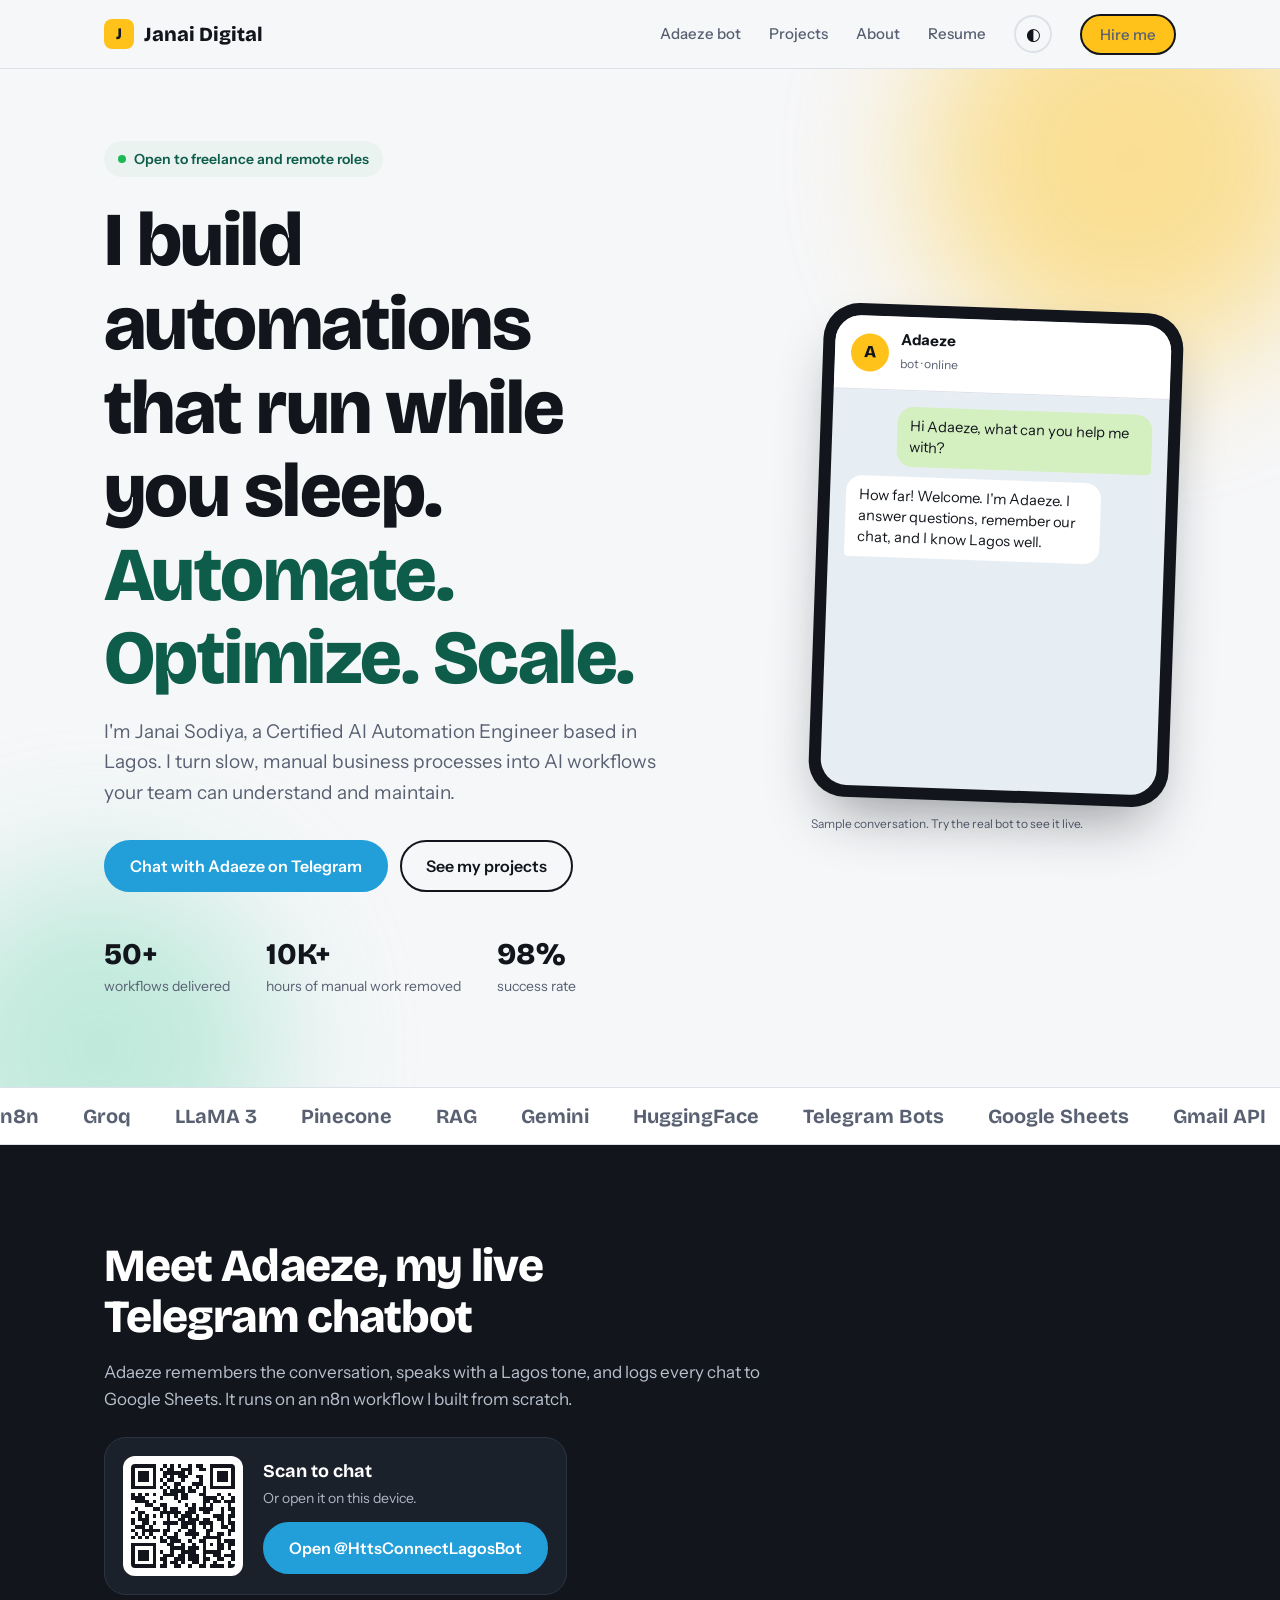
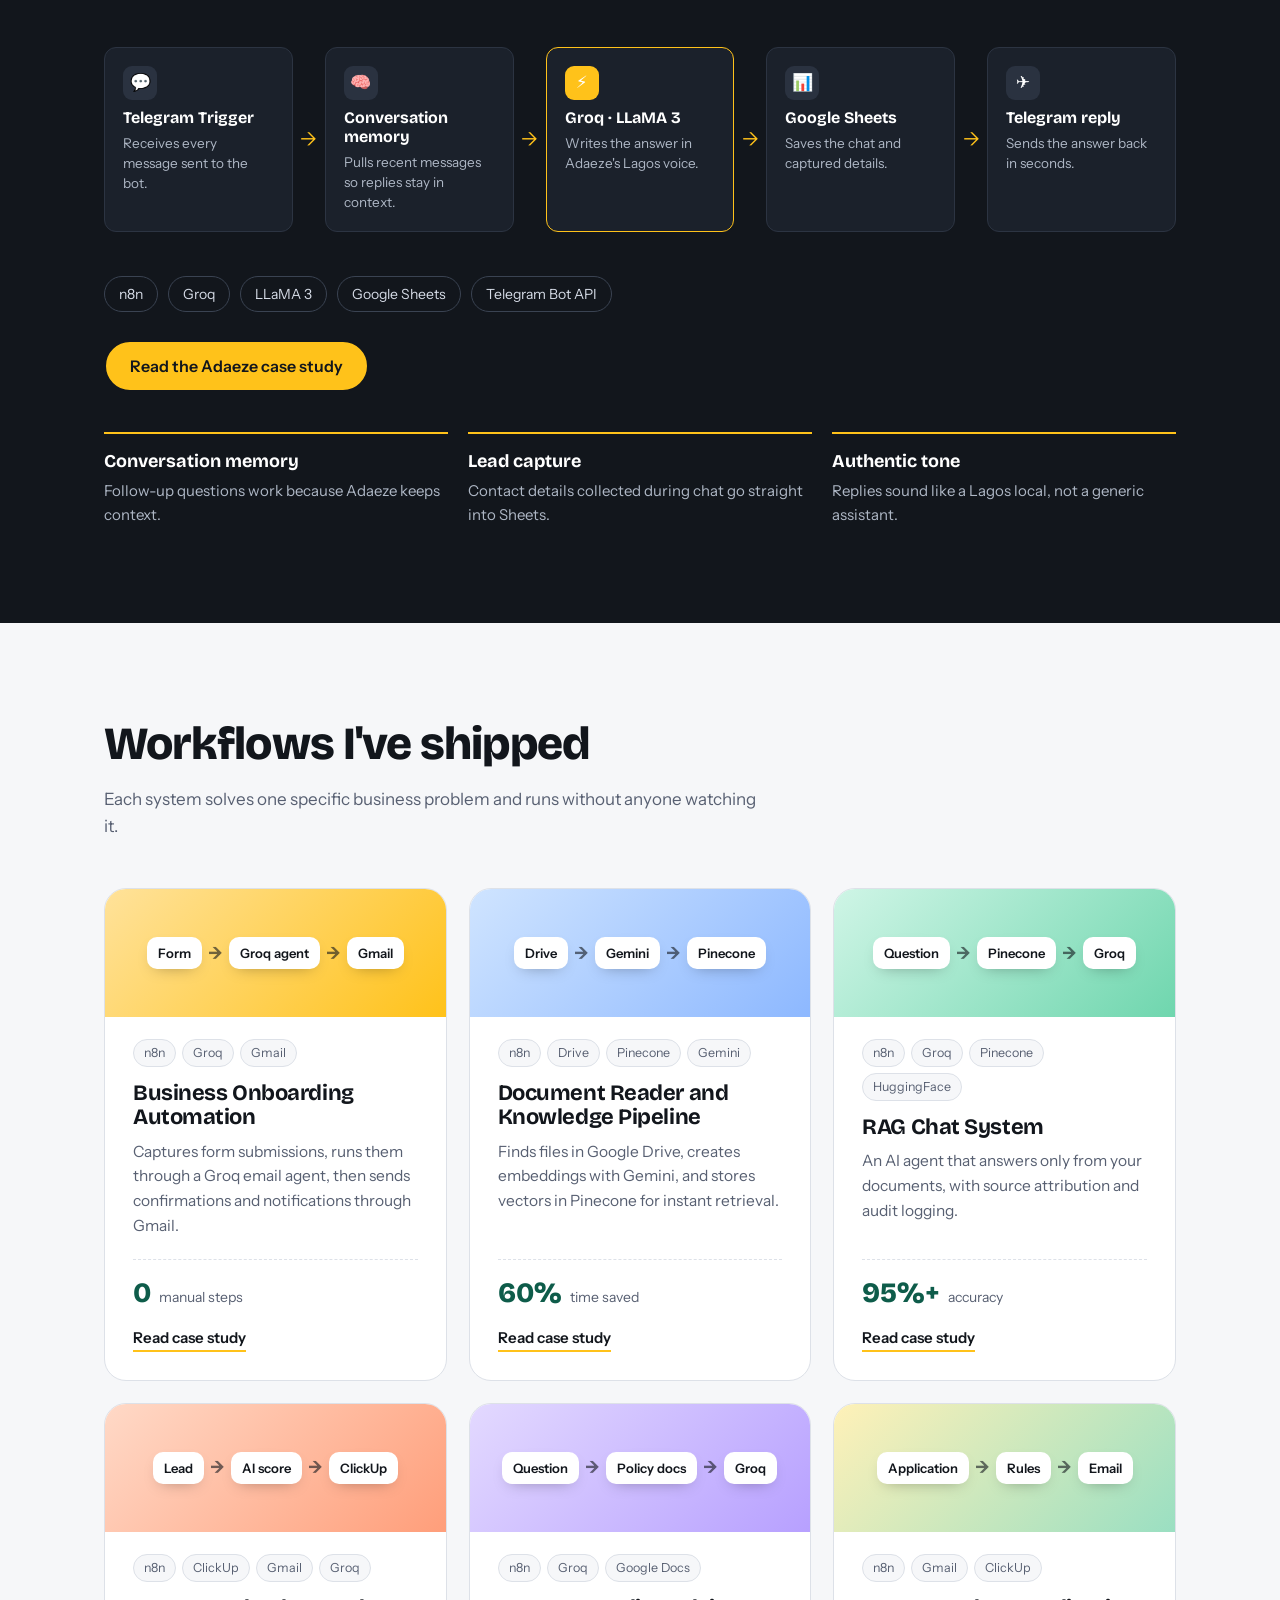
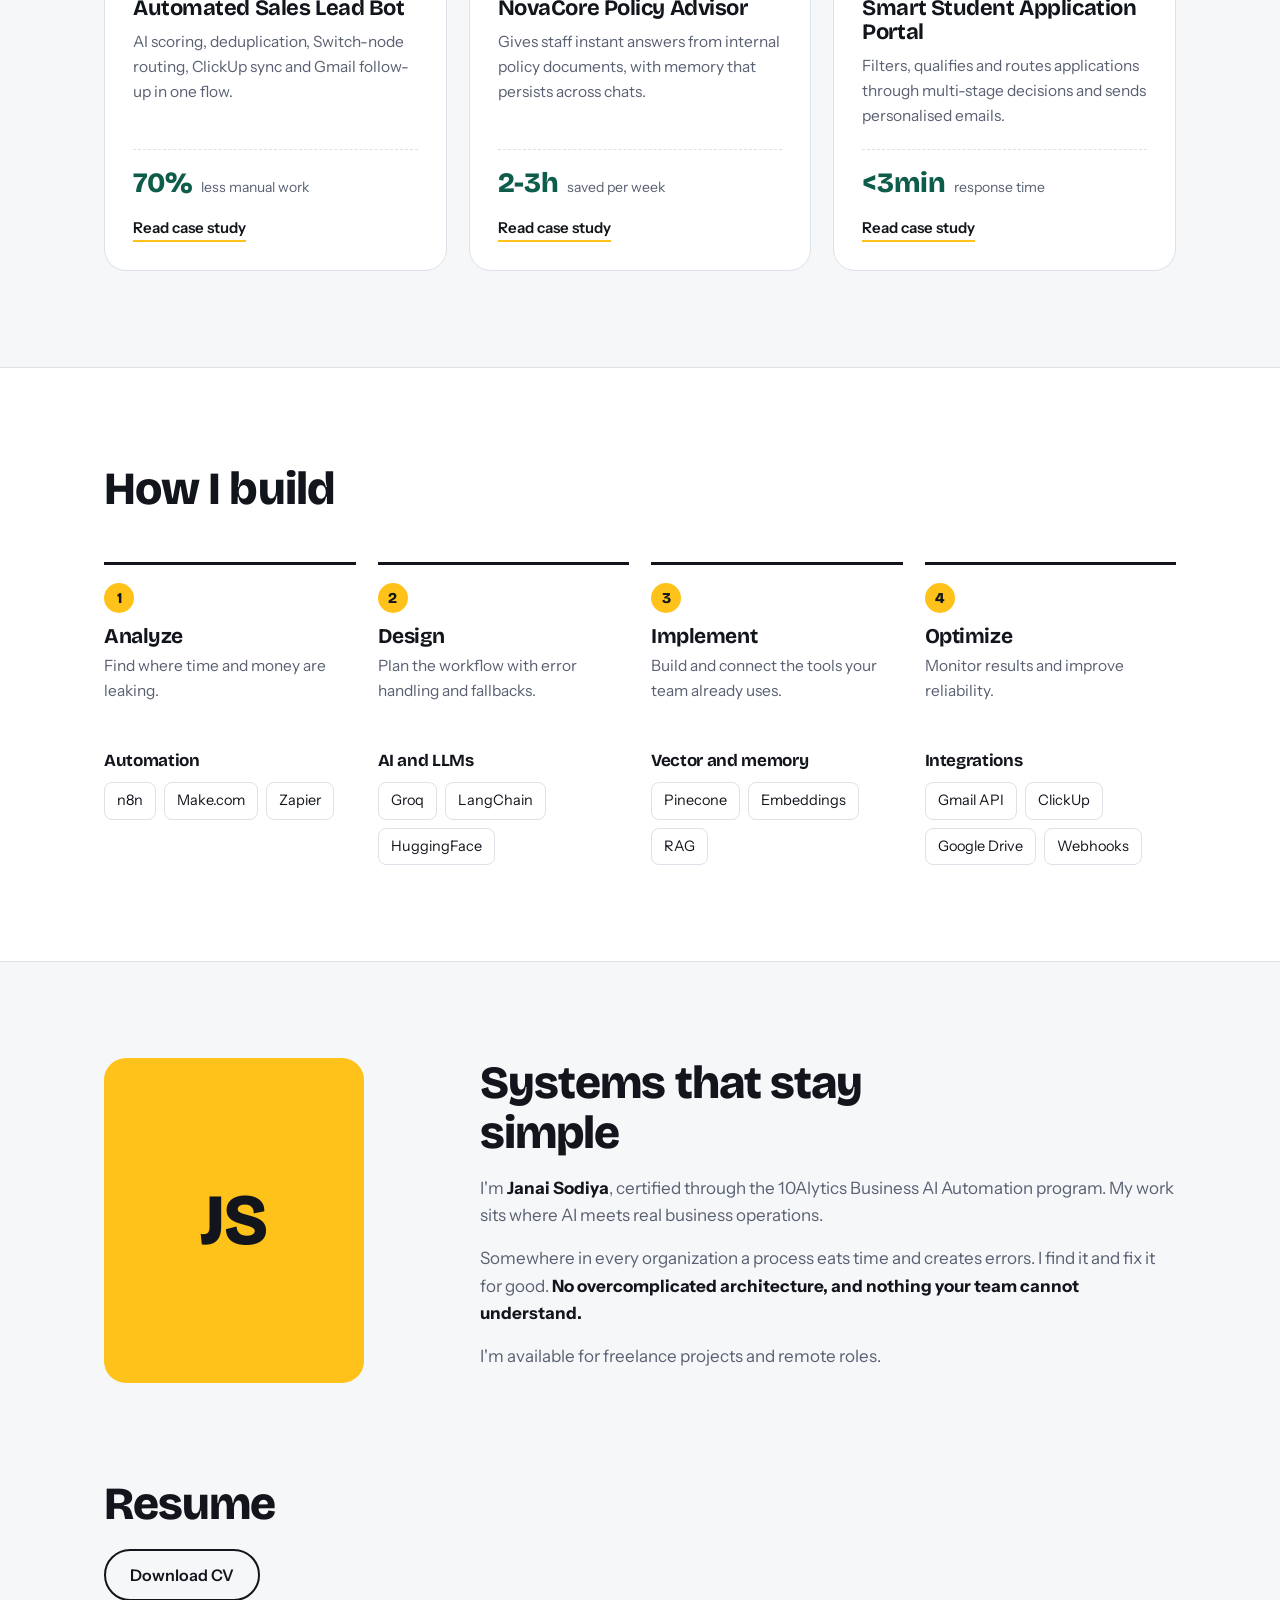
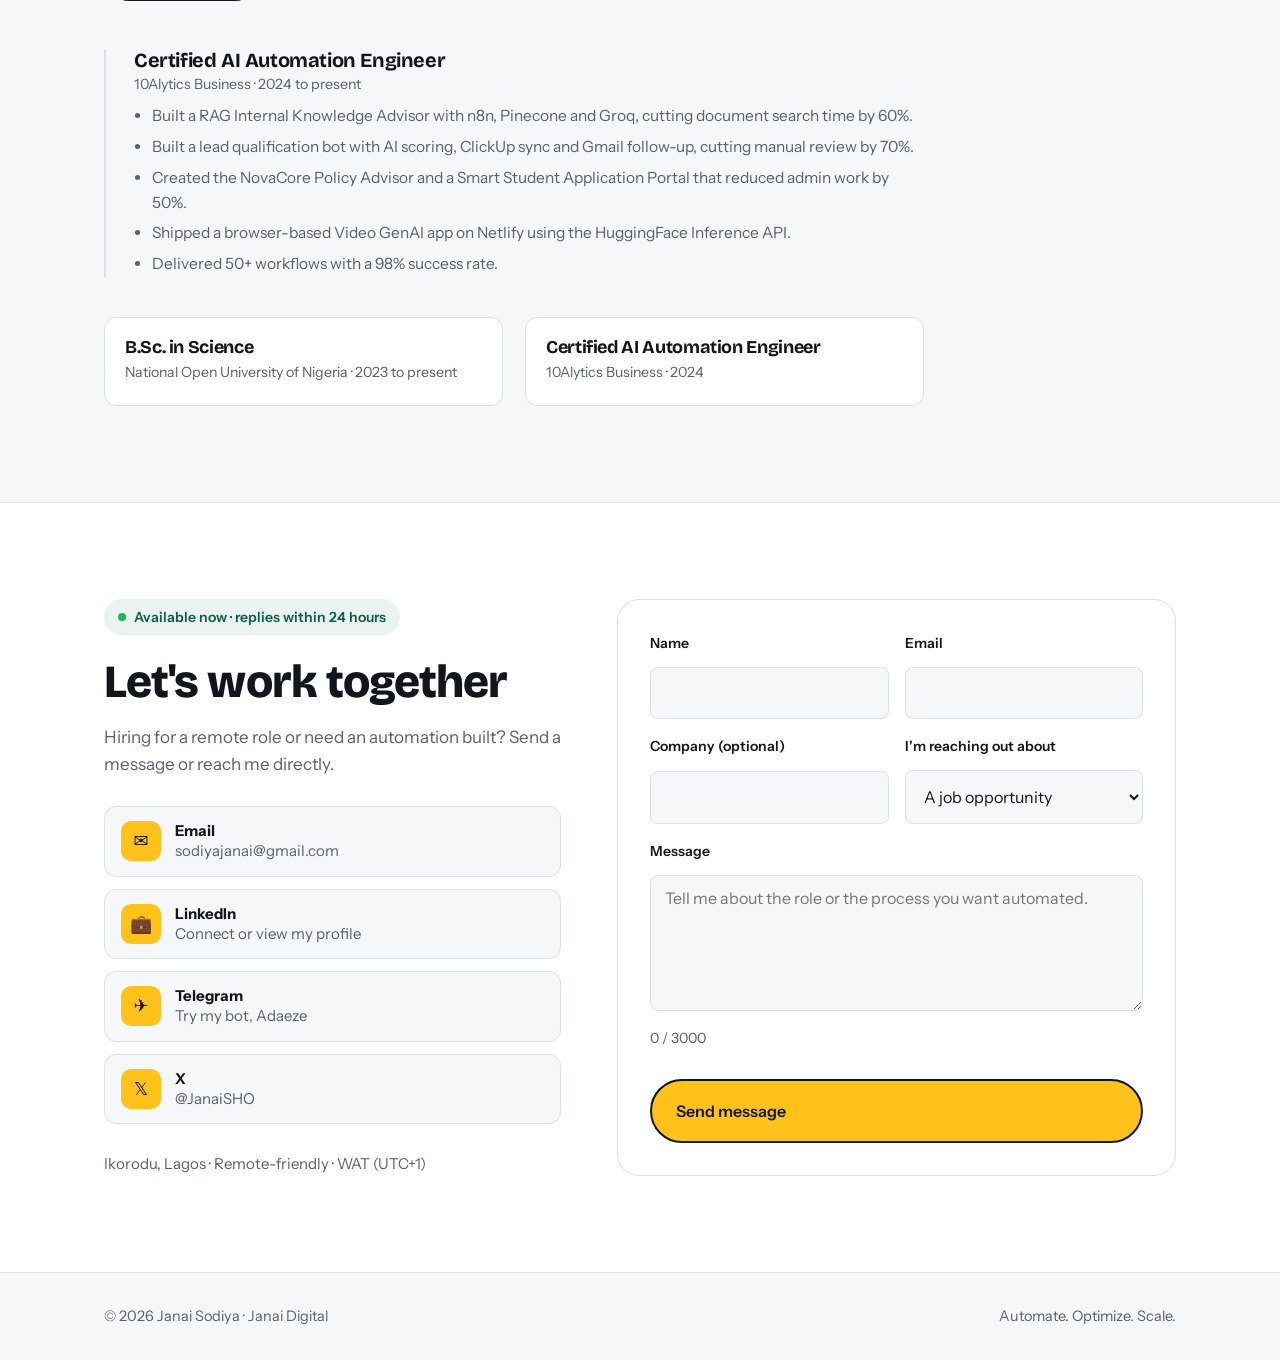
==== commit 32c24e7a: "Add files via upload" ====
--- a/index.html
+++ b/index.html
@@ -13,8 +13,11 @@
 <link href="https://fonts.googleapis.com/css2?family=Bricolage+Grotesque:opsz,wght@12..96,500;12..96,700;12..96,800&family=Instrument+Sans:wght@400;500;600&display=swap" rel="stylesheet">
 <link rel="stylesheet" href="style.css">
 <script src="theme.js"></script>
+<meta name="theme-color" content="#FFC21A">
+<script type="application/ld+json">{"@context":"https://schema.org","@type":"Person","name":"Janai Sodiya","jobTitle":"AI Automation Engineer","url":"https://ai-automation-portfolio-nc9j.vercel.app/","address":{"@type":"PostalAddress","addressLocality":"Lagos","addressCountry":"NG"},"sameAs":["https://www.linkedin.com/in/janai-sodiya-5644383a7","https://x.com/JanaiSHO"]}</script>
 </head>
 <body>
+<div class="progress" id="bar"></div>
 
 <header>
   <nav class="wrap" aria-label="Main">
@@ -40,7 +43,7 @@
       <h1>I build automations that run while you sleep.<span>Automate. Optimize. Scale.</span></h1>
       <p class="lead">I'm Janai Sodiya, a Certified AI Automation Engineer based in Lagos. I turn slow, manual business processes into AI workflows your team can understand and maintain.</p>
       <div class="cta">
-        <a class="btn btn-tg" href="https://t.me/HttpsConnectLagosBot" target="_blank" rel="noopener">Chat with Adaeze on Telegram</a>
+        <a class="btn btn-tg" href="https://t.me/HttsConnectLagosBot" target="_blank" rel="noopener">Chat with Adaeze on Telegram</a>
         <a class="btn btn-ghost" href="#work">See my projects</a>
       </div>
       <div class="facts">
@@ -59,12 +62,15 @@
             <div class="msg me">Which area is good for a small shop?</div>
             <div class="msg bot">Tell me your budget and what you sell. I'll point you to the right area.</div>
           </div>
+          <div class="chips" id="chips"><button type="button">What can you do?</button><button type="button">Do you remember me?</button><button type="button">Tips for Lagos?</button></div>
         </div>
       </div>
       <p class="note">Sample conversation. Try the real bot to see it live.</p>
     </div>
   </div>
 </section>
+
+<div class="marquee" aria-hidden="true"><div><span>n8n</span><span>Groq</span><span>LLaMA 3</span><span>Pinecone</span><span>RAG</span><span>Gemini</span><span>HuggingFace</span><span>Telegram Bots</span><span>Google Sheets</span><span>Gmail API</span><span>ClickUp</span><span>Webhooks</span><span>n8n</span><span>Groq</span><span>LLaMA 3</span><span>Pinecone</span><span>RAG</span><span>Gemini</span><span>HuggingFace</span><span>Telegram Bots</span><span>Google Sheets</span><span>Gmail API</span><span>ClickUp</span><span>Webhooks</span></div></div>
 
 <!-- ADAEZE -->
 <section class="bot-sec" id="adaeze">
@@ -74,7 +80,7 @@
         <h2>Meet Adaeze, my live Telegram chatbot</h2>
         <p class="lead">Adaeze remembers the conversation, speaks with a Lagos tone, and logs every chat to Google Sheets. It runs on an n8n workflow I built from scratch.</p>
       </div>
-      <div class="scan"><svg class="qr" viewBox="0 0 29 29" role="img" aria-label="QR code that opens Adaeze on Telegram" shape-rendering="crispEdges"><rect width="29" height="29" fill="#fff"/><path d="M0 0h1v1h-1zM1 0h1v1h-1zM2 0h1v1h-1zM3 0h1v1h-1zM4 0h1v1h-1zM5 0h1v1h-1zM6 0h1v1h-1zM10 0h1v1h-1zM11 0h1v1h-1zM12 0h1v1h-1zM14 0h1v1h-1zM18 0h1v1h-1zM19 0h1v1h-1zM22 0h1v1h-1zM23 0h1v1h-1zM24 0h1v1h-1zM25 0h1v1h-1zM26 0h1v1h-1zM27 0h1v1h-1zM28 0h1v1h-1zM0 1h1v1h-1zM6 1h1v1h-1zM8 1h1v1h-1zM11 1h1v1h-1zM13 1h1v1h-1zM17 1h1v1h-1zM18 1h1v1h-1zM19 1h1v1h-1zM22 1h1v1h-1zM28 1h1v1h-1zM0 2h1v1h-1zM2 2h1v1h-1zM3 2h1v1h-1zM4 2h1v1h-1zM6 2h1v1h-1zM15 2h1v1h-1zM19 2h1v1h-1zM22 2h1v1h-1zM24 2h1v1h-1zM25 2h1v1h-1zM26 2h1v1h-1zM28 2h1v1h-1zM0 3h1v1h-1zM2 3h1v1h-1zM3 3h1v1h-1zM4 3h1v1h-1zM6 3h1v1h-1zM9 3h1v1h-1zM11 3h1v1h-1zM12 3h1v1h-1zM13 3h1v1h-1zM16 3h1v1h-1zM18 3h1v1h-1zM22 3h1v1h-1zM24 3h1v1h-1zM25 3h1v1h-1zM26 3h1v1h-1zM28 3h1v1h-1zM0 4h1v1h-1zM2 4h1v1h-1zM3 4h1v1h-1zM4 4h1v1h-1zM6 4h1v1h-1zM8 4h1v1h-1zM9 4h1v1h-1zM13 4h1v1h-1zM16 4h1v1h-1zM18 4h1v1h-1zM19 4h1v1h-1zM22 4h1v1h-1zM24 4h1v1h-1zM25 4h1v1h-1zM26 4h1v1h-1zM28 4h1v1h-1zM0 5h1v1h-1zM6 5h1v1h-1zM12 5h1v1h-1zM14 5h1v1h-1zM15 5h1v1h-1zM16 5h1v1h-1zM19 5h1v1h-1zM22 5h1v1h-1zM28 5h1v1h-1zM0 6h1v1h-1zM1 6h1v1h-1zM2 6h1v1h-1zM3 6h1v1h-1zM4 6h1v1h-1zM5 6h1v1h-1zM6 6h1v1h-1zM8 6h1v1h-1zM10 6h1v1h-1zM12 6h1v1h-1zM14 6h1v1h-1zM16 6h1v1h-1zM18 6h1v1h-1zM20 6h1v1h-1zM22 6h1v1h-1zM23 6h1v1h-1zM24 6h1v1h-1zM25 6h1v1h-1zM26 6h1v1h-1zM27 6h1v1h-1zM28 6h1v1h-1zM9 7h1v1h-1zM10 7h1v1h-1zM11 7h1v1h-1zM15 7h1v1h-1zM17 7h1v1h-1zM18 7h1v1h-1zM20 7h1v1h-1zM0 8h1v1h-1zM2 8h1v1h-1zM4 8h1v1h-1zM6 8h1v1h-1zM9 8h1v1h-1zM11 8h1v1h-1zM12 8h1v1h-1zM16 8h1v1h-1zM17 8h1v1h-1zM19 8h1v1h-1zM20 8h1v1h-1zM24 8h1v1h-1zM27 8h1v1h-1zM0 9h1v1h-1zM1 9h1v1h-1zM4 9h1v1h-1zM7 9h1v1h-1zM8 9h1v1h-1zM11 9h1v1h-1zM12 9h1v1h-1zM13 9h1v1h-1zM15 9h1v1h-1zM16 9h1v1h-1zM17 9h1v1h-1zM18 9h1v1h-1zM20 9h1v1h-1zM21 9h1v1h-1zM22 9h1v1h-1zM23 9h1v1h-1zM25 9h1v1h-1zM28 9h1v1h-1zM0 10h1v1h-1zM3 10h1v1h-1zM4 10h1v1h-1zM6 10h1v1h-1zM7 10h1v1h-1zM12 10h1v1h-1zM14 10h1v1h-1zM15 10h1v1h-1zM16 10h1v1h-1zM21 10h1v1h-1zM23 10h1v1h-1zM24 10h1v1h-1zM26 10h1v1h-1zM27 10h1v1h-1zM28 10h1v1h-1zM2 11h1v1h-1zM4 11h1v1h-1zM7 11h1v1h-1zM8 11h1v1h-1zM9 11h1v1h-1zM10 11h1v1h-1zM12 11h1v1h-1zM13 11h1v1h-1zM14 11h1v1h-1zM16 11h1v1h-1zM17 11h1v1h-1zM20 11h1v1h-1zM22 11h1v1h-1zM27 11h1v1h-1zM2 12h1v1h-1zM6 12h1v1h-1zM8 12h1v1h-1zM9 12h1v1h-1zM10 12h1v1h-1zM14 12h1v1h-1zM15 12h1v1h-1zM16 12h1v1h-1zM19 12h1v1h-1zM20 12h1v1h-1zM21 12h1v1h-1zM22 12h1v1h-1zM25 12h1v1h-1zM27 12h1v1h-1zM28 12h1v1h-1zM0 13h1v1h-1zM3 13h1v1h-1zM5 13h1v1h-1zM8 13h1v1h-1zM9 13h1v1h-1zM10 13h1v1h-1zM11 13h1v1h-1zM12 13h1v1h-1zM14 13h1v1h-1zM15 13h1v1h-1zM20 13h1v1h-1zM21 13h1v1h-1zM25 13h1v1h-1zM28 13h1v1h-1zM1 14h1v1h-1zM2 14h1v1h-1zM3 14h1v1h-1zM6 14h1v1h-1zM8 14h1v1h-1zM11 14h1v1h-1zM12 14h1v1h-1zM13 14h1v1h-1zM16 14h1v1h-1zM23 14h1v1h-1zM24 14h1v1h-1zM25 14h1v1h-1zM27 14h1v1h-1zM28 14h1v1h-1zM0 15h1v1h-1zM4 15h1v1h-1zM8 15h1v1h-1zM10 15h1v1h-1zM15 15h1v1h-1zM16 15h1v1h-1zM17 15h1v1h-1zM21 15h1v1h-1zM24 15h1v1h-1zM25 15h1v1h-1zM27 15h1v1h-1zM0 16h1v1h-1zM3 16h1v1h-1zM5 16h1v1h-1zM6 16h1v1h-1zM9 16h1v1h-1zM10 16h1v1h-1zM17 16h1v1h-1zM20 16h1v1h-1zM21 16h1v1h-1zM22 16h1v1h-1zM25 16h1v1h-1zM27 16h1v1h-1zM28 16h1v1h-1zM1 17h1v1h-1zM2 17h1v1h-1zM4 17h1v1h-1zM8 17h1v1h-1zM10 17h1v1h-1zM12 17h1v1h-1zM13 17h1v1h-1zM16 17h1v1h-1zM17 17h1v1h-1zM19 17h1v1h-1zM20 17h1v1h-1zM22 17h1v1h-1zM25 17h1v1h-1zM26 17h1v1h-1zM28 17h1v1h-1zM0 18h1v1h-1zM2 18h1v1h-1zM3 18h1v1h-1zM6 18h1v1h-1zM8 18h1v1h-1zM9 18h1v1h-1zM10 18h1v1h-1zM12 18h1v1h-1zM14 18h1v1h-1zM18 18h1v1h-1zM21 18h1v1h-1zM22 18h1v1h-1zM27 18h1v1h-1zM28 18h1v1h-1zM1 19h1v1h-1zM3 19h1v1h-1zM5 19h1v1h-1zM7 19h1v1h-1zM12 19h1v1h-1zM13 19h1v1h-1zM14 19h1v1h-1zM16 19h1v1h-1zM17 19h1v1h-1zM18 19h1v1h-1zM21 19h1v1h-1zM24 19h1v1h-1zM25 19h1v1h-1zM27 19h1v1h-1zM0 20h1v1h-1zM2 20h1v1h-1zM3 20h1v1h-1zM5 20h1v1h-1zM6 20h1v1h-1zM7 20h1v1h-1zM9 20h1v1h-1zM10 20h1v1h-1zM12 20h1v1h-1zM14 20h1v1h-1zM15 20h1v1h-1zM16 20h1v1h-1zM17 20h1v1h-1zM20 20h1v1h-1zM21 20h1v1h-1zM22 20h1v1h-1zM23 20h1v1h-1zM24 20h1v1h-1zM8 21h1v1h-1zM11 21h1v1h-1zM12 21h1v1h-1zM14 21h1v1h-1zM16 21h1v1h-1zM17 21h1v1h-1zM20 21h1v1h-1zM24 21h1v1h-1zM26 21h1v1h-1zM27 21h1v1h-1zM28 21h1v1h-1zM0 22h1v1h-1zM1 22h1v1h-1zM2 22h1v1h-1zM3 22h1v1h-1zM4 22h1v1h-1zM5 22h1v1h-1zM6 22h1v1h-1zM12 22h1v1h-1zM13 22h1v1h-1zM16 22h1v1h-1zM17 22h1v1h-1zM19 22h1v1h-1zM20 22h1v1h-1zM22 22h1v1h-1zM24 22h1v1h-1zM25 22h1v1h-1zM27 22h1v1h-1zM28 22h1v1h-1zM0 23h1v1h-1zM6 23h1v1h-1zM9 23h1v1h-1zM11 23h1v1h-1zM17 23h1v1h-1zM18 23h1v1h-1zM20 23h1v1h-1zM24 23h1v1h-1zM25 23h1v1h-1zM0 24h1v1h-1zM2 24h1v1h-1zM3 24h1v1h-1zM4 24h1v1h-1zM6 24h1v1h-1zM8 24h1v1h-1zM10 24h1v1h-1zM12 24h1v1h-1zM16 24h1v1h-1zM17 24h1v1h-1zM20 24h1v1h-1zM21 24h1v1h-1zM22 24h1v1h-1zM23 24h1v1h-1zM24 24h1v1h-1zM28 24h1v1h-1zM0 25h1v1h-1zM2 25h1v1h-1zM3 25h1v1h-1zM4 25h1v1h-1zM6 25h1v1h-1zM9 25h1v1h-1zM12 25h1v1h-1zM15 25h1v1h-1zM16 25h1v1h-1zM19 25h1v1h-1zM23 25h1v1h-1zM24 25h1v1h-1zM26 25h1v1h-1zM27 25h1v1h-1zM28 25h1v1h-1zM0 26h1v1h-1zM2 26h1v1h-1zM3 26h1v1h-1zM4 26h1v1h-1zM6 26h1v1h-1zM8 26h1v1h-1zM9 26h1v1h-1zM13 26h1v1h-1zM14 26h1v1h-1zM17 26h1v1h-1zM20 26h1v1h-1zM21 26h1v1h-1zM24 26h1v1h-1zM25 26h1v1h-1zM28 26h1v1h-1zM0 27h1v1h-1zM6 27h1v1h-1zM9 27h1v1h-1zM10 27h1v1h-1zM12 27h1v1h-1zM13 27h1v1h-1zM17 27h1v1h-1zM18 27h1v1h-1zM20 27h1v1h-1zM23 27h1v1h-1zM27 27h1v1h-1zM0 28h1v1h-1zM1 28h1v1h-1zM2 28h1v1h-1zM3 28h1v1h-1zM4 28h1v1h-1zM5 28h1v1h-1zM6 28h1v1h-1zM8 28h1v1h-1zM9 28h1v1h-1zM11 28h1v1h-1zM12 28h1v1h-1zM13 28h1v1h-1zM14 28h1v1h-1zM17 28h1v1h-1zM19 28h1v1h-1zM20 28h1v1h-1zM22 28h1v1h-1zM23 28h1v1h-1zM24 28h1v1h-1zM25 28h1v1h-1zM27 28h1v1h-1zM28 28h1v1h-1z" fill="#12161C"/></svg><div><b>Scan to chat</b><p>Or open it on this device.</p><a class="btn btn-tg" href="https://t.me/HttpsConnectLagosBot" target="_blank" rel="noopener">Open @HttpsConnectLagosBot</a></div></div>
+      <div class="scan"><svg class="qr" viewBox="0 0 29 29" role="img" aria-label="QR code that opens Adaeze on Telegram" shape-rendering="crispEdges"><rect width="29" height="29" fill="#fff"/><path d="M0 0h1v1h-1zM1 0h1v1h-1zM2 0h1v1h-1zM3 0h1v1h-1zM4 0h1v1h-1zM5 0h1v1h-1zM6 0h1v1h-1zM9 0h1v1h-1zM11 0h1v1h-1zM13 0h1v1h-1zM16 0h1v1h-1zM18 0h1v1h-1zM19 0h1v1h-1zM22 0h1v1h-1zM23 0h1v1h-1zM24 0h1v1h-1zM25 0h1v1h-1zM26 0h1v1h-1zM27 0h1v1h-1zM28 0h1v1h-1zM0 1h1v1h-1zM6 1h1v1h-1zM8 1h1v1h-1zM10 1h1v1h-1zM11 1h1v1h-1zM14 1h1v1h-1zM15 1h1v1h-1zM16 1h1v1h-1zM19 1h1v1h-1zM20 1h1v1h-1zM22 1h1v1h-1zM28 1h1v1h-1zM0 2h1v1h-1zM2 2h1v1h-1zM3 2h1v1h-1zM4 2h1v1h-1zM6 2h1v1h-1zM9 2h1v1h-1zM10 2h1v1h-1zM11 2h1v1h-1zM12 2h1v1h-1zM13 2h1v1h-1zM14 2h1v1h-1zM16 2h1v1h-1zM22 2h1v1h-1zM24 2h1v1h-1zM25 2h1v1h-1zM26 2h1v1h-1zM28 2h1v1h-1zM0 3h1v1h-1zM2 3h1v1h-1zM3 3h1v1h-1zM4 3h1v1h-1zM6 3h1v1h-1zM9 3h1v1h-1zM11 3h1v1h-1zM13 3h1v1h-1zM14 3h1v1h-1zM15 3h1v1h-1zM18 3h1v1h-1zM19 3h1v1h-1zM22 3h1v1h-1zM24 3h1v1h-1zM25 3h1v1h-1zM26 3h1v1h-1zM28 3h1v1h-1zM0 4h1v1h-1zM2 4h1v1h-1zM3 4h1v1h-1zM4 4h1v1h-1zM6 4h1v1h-1zM8 4h1v1h-1zM10 4h1v1h-1zM11 4h1v1h-1zM14 4h1v1h-1zM19 4h1v1h-1zM22 4h1v1h-1zM24 4h1v1h-1zM25 4h1v1h-1zM26 4h1v1h-1zM28 4h1v1h-1zM0 5h1v1h-1zM6 5h1v1h-1zM9 5h1v1h-1zM12 5h1v1h-1zM13 5h1v1h-1zM17 5h1v1h-1zM18 5h1v1h-1zM19 5h1v1h-1zM22 5h1v1h-1zM28 5h1v1h-1zM0 6h1v1h-1zM1 6h1v1h-1zM2 6h1v1h-1zM3 6h1v1h-1zM4 6h1v1h-1zM5 6h1v1h-1zM6 6h1v1h-1zM8 6h1v1h-1zM10 6h1v1h-1zM12 6h1v1h-1zM14 6h1v1h-1zM16 6h1v1h-1zM18 6h1v1h-1zM20 6h1v1h-1zM22 6h1v1h-1zM23 6h1v1h-1zM24 6h1v1h-1zM25 6h1v1h-1zM26 6h1v1h-1zM27 6h1v1h-1zM28 6h1v1h-1zM9 7h1v1h-1zM11 7h1v1h-1zM12 7h1v1h-1zM13 7h1v1h-1zM14 7h1v1h-1zM16 7h1v1h-1zM17 7h1v1h-1zM20 7h1v1h-1zM0 8h1v1h-1zM2 8h1v1h-1zM4 8h1v1h-1zM6 8h1v1h-1zM9 8h1v1h-1zM10 8h1v1h-1zM11 8h1v1h-1zM12 8h1v1h-1zM14 8h1v1h-1zM15 8h1v1h-1zM19 8h1v1h-1zM20 8h1v1h-1zM24 8h1v1h-1zM27 8h1v1h-1zM0 9h1v1h-1zM1 9h1v1h-1zM2 9h1v1h-1zM3 9h1v1h-1zM8 9h1v1h-1zM12 9h1v1h-1zM14 9h1v1h-1zM15 9h1v1h-1zM20 9h1v1h-1zM21 9h1v1h-1zM22 9h1v1h-1zM23 9h1v1h-1zM25 9h1v1h-1zM28 9h1v1h-1zM1 10h1v1h-1zM2 10h1v1h-1zM3 10h1v1h-1zM4 10h1v1h-1zM6 10h1v1h-1zM13 10h1v1h-1zM20 10h1v1h-1zM21 10h1v1h-1zM23 10h1v1h-1zM24 10h1v1h-1zM26 10h1v1h-1zM27 10h1v1h-1zM28 10h1v1h-1zM4 11h1v1h-1zM5 11h1v1h-1zM8 11h1v1h-1zM9 11h1v1h-1zM15 11h1v1h-1zM17 11h1v1h-1zM20 11h1v1h-1zM22 11h1v1h-1zM27 11h1v1h-1zM1 12h1v1h-1zM6 12h1v1h-1zM7 12h1v1h-1zM9 12h1v1h-1zM11 12h1v1h-1zM12 12h1v1h-1zM16 12h1v1h-1zM17 12h1v1h-1zM19 12h1v1h-1zM20 12h1v1h-1zM21 12h1v1h-1zM22 12h1v1h-1zM25 12h1v1h-1zM27 12h1v1h-1zM28 12h1v1h-1zM0 13h1v1h-1zM2 13h1v1h-1zM3 13h1v1h-1zM8 13h1v1h-1zM9 13h1v1h-1zM10 13h1v1h-1zM11 13h1v1h-1zM12 13h1v1h-1zM13 13h1v1h-1zM15 13h1v1h-1zM16 13h1v1h-1zM17 13h1v1h-1zM20 13h1v1h-1zM21 13h1v1h-1zM25 13h1v1h-1zM28 13h1v1h-1zM2 14h1v1h-1zM4 14h1v1h-1zM6 14h1v1h-1zM8 14h1v1h-1zM10 14h1v1h-1zM12 14h1v1h-1zM14 14h1v1h-1zM15 14h1v1h-1zM16 14h1v1h-1zM18 14h1v1h-1zM23 14h1v1h-1zM24 14h1v1h-1zM25 14h1v1h-1zM27 14h1v1h-1zM28 14h1v1h-1zM0 15h1v1h-1zM2 15h1v1h-1zM3 15h1v1h-1zM4 15h1v1h-1zM10 15h1v1h-1zM13 15h1v1h-1zM14 15h1v1h-1zM16 15h1v1h-1zM17 15h1v1h-1zM18 15h1v1h-1zM20 15h1v1h-1zM21 15h1v1h-1zM24 15h1v1h-1zM25 15h1v1h-1zM27 15h1v1h-1zM0 16h1v1h-1zM3 16h1v1h-1zM4 16h1v1h-1zM6 16h1v1h-1zM9 16h1v1h-1zM10 16h1v1h-1zM11 16h1v1h-1zM12 16h1v1h-1zM14 16h1v1h-1zM15 16h1v1h-1zM16 16h1v1h-1zM17 16h1v1h-1zM19 16h1v1h-1zM20 16h1v1h-1zM21 16h1v1h-1zM22 16h1v1h-1zM25 16h1v1h-1zM27 16h1v1h-1zM28 16h1v1h-1zM1 17h1v1h-1zM2 17h1v1h-1zM3 17h1v1h-1zM5 17h1v1h-1zM10 17h1v1h-1zM14 17h1v1h-1zM15 17h1v1h-1zM17 17h1v1h-1zM20 17h1v1h-1zM22 17h1v1h-1zM25 17h1v1h-1zM26 17h1v1h-1zM28 17h1v1h-1zM0 18h1v1h-1zM3 18h1v1h-1zM4 18h1v1h-1zM5 18h1v1h-1zM6 18h1v1h-1zM7 18h1v1h-1zM9 18h1v1h-1zM10 18h1v1h-1zM13 18h1v1h-1zM16 18h1v1h-1zM17 18h1v1h-1zM21 18h1v1h-1zM22 18h1v1h-1zM27 18h1v1h-1zM28 18h1v1h-1zM1 19h1v1h-1zM3 19h1v1h-1zM5 19h1v1h-1zM9 19h1v1h-1zM12 19h1v1h-1zM15 19h1v1h-1zM16 19h1v1h-1zM17 19h1v1h-1zM18 19h1v1h-1zM21 19h1v1h-1zM24 19h1v1h-1zM25 19h1v1h-1zM27 19h1v1h-1zM0 20h1v1h-1zM2 20h1v1h-1zM4 20h1v1h-1zM6 20h1v1h-1zM8 20h1v1h-1zM10 20h1v1h-1zM11 20h1v1h-1zM12 20h1v1h-1zM17 20h1v1h-1zM20 20h1v1h-1zM21 20h1v1h-1zM22 20h1v1h-1zM23 20h1v1h-1zM24 20h1v1h-1zM8 21h1v1h-1zM9 21h1v1h-1zM11 21h1v1h-1zM12 21h1v1h-1zM13 21h1v1h-1zM16 21h1v1h-1zM19 21h1v1h-1zM20 21h1v1h-1zM24 21h1v1h-1zM26 21h1v1h-1zM27 21h1v1h-1zM28 21h1v1h-1zM0 22h1v1h-1zM1 22h1v1h-1zM2 22h1v1h-1zM3 22h1v1h-1zM4 22h1v1h-1zM5 22h1v1h-1zM6 22h1v1h-1zM10 22h1v1h-1zM11 22h1v1h-1zM14 22h1v1h-1zM17 22h1v1h-1zM20 22h1v1h-1zM22 22h1v1h-1zM24 22h1v1h-1zM25 22h1v1h-1zM27 22h1v1h-1zM28 22h1v1h-1zM0 23h1v1h-1zM6 23h1v1h-1zM11 23h1v1h-1zM12 23h1v1h-1zM13 23h1v1h-1zM14 23h1v1h-1zM16 23h1v1h-1zM17 23h1v1h-1zM18 23h1v1h-1zM20 23h1v1h-1zM24 23h1v1h-1zM25 23h1v1h-1zM27 23h1v1h-1zM0 24h1v1h-1zM2 24h1v1h-1zM3 24h1v1h-1zM4 24h1v1h-1zM6 24h1v1h-1zM8 24h1v1h-1zM11 24h1v1h-1zM14 24h1v1h-1zM15 24h1v1h-1zM16 24h1v1h-1zM17 24h1v1h-1zM20 24h1v1h-1zM21 24h1v1h-1zM22 24h1v1h-1zM23 24h1v1h-1zM24 24h1v1h-1zM28 24h1v1h-1zM0 25h1v1h-1zM2 25h1v1h-1zM3 25h1v1h-1zM4 25h1v1h-1zM6 25h1v1h-1zM9 25h1v1h-1zM10 25h1v1h-1zM11 25h1v1h-1zM13 25h1v1h-1zM14 25h1v1h-1zM16 25h1v1h-1zM17 25h1v1h-1zM18 25h1v1h-1zM20 25h1v1h-1zM23 25h1v1h-1zM24 25h1v1h-1zM26 25h1v1h-1zM27 25h1v1h-1zM28 25h1v1h-1zM0 26h1v1h-1zM2 26h1v1h-1zM3 26h1v1h-1zM4 26h1v1h-1zM6 26h1v1h-1zM8 26h1v1h-1zM9 26h1v1h-1zM12 26h1v1h-1zM13 26h1v1h-1zM14 26h1v1h-1zM16 26h1v1h-1zM17 26h1v1h-1zM18 26h1v1h-1zM20 26h1v1h-1zM21 26h1v1h-1zM24 26h1v1h-1zM25 26h1v1h-1zM28 26h1v1h-1zM0 27h1v1h-1zM6 27h1v1h-1zM9 27h1v1h-1zM11 27h1v1h-1zM12 27h1v1h-1zM14 27h1v1h-1zM17 27h1v1h-1zM18 27h1v1h-1zM20 27h1v1h-1zM23 27h1v1h-1zM27 27h1v1h-1zM0 28h1v1h-1zM1 28h1v1h-1zM2 28h1v1h-1zM3 28h1v1h-1zM4 28h1v1h-1zM5 28h1v1h-1zM6 28h1v1h-1zM8 28h1v1h-1zM9 28h1v1h-1zM12 28h1v1h-1zM13 28h1v1h-1zM16 28h1v1h-1zM19 28h1v1h-1zM20 28h1v1h-1zM22 28h1v1h-1zM23 28h1v1h-1zM24 28h1v1h-1zM25 28h1v1h-1zM27 28h1v1h-1zM28 28h1v1h-1z" fill="#12161C"/></svg><div><b>Scan to chat</b><p>Or open it on this device.</p><a class="btn btn-tg" href="https://t.me/HttsConnectLagosBot" target="_blank" rel="noopener">Open @HttsConnectLagosBot</a></div></div>
     </div>
 
     <div class="flow" role="list" aria-label="Adaeze n8n workflow">
@@ -106,12 +112,12 @@
     <h2>Workflows I've shipped</h2>
     <p class="lead">Each system solves one specific business problem and runs without anyone watching it.</p>
     <div class="grid">
-      <article class="proj"><div class="tag"><span>n8n</span><span>Groq</span><span>Gmail</span></div><h3>Business Onboarding Automation</h3><p>Captures form submissions, runs them through a Groq email agent, then sends confirmations and notifications through Gmail.</p><div class="metric"><b>0</b><small>manual steps</small></div><a class="more" href="case-study.html#onboarding">Read case study</a></article>
-      <article class="proj"><div class="tag"><span>n8n</span><span>Drive</span><span>Pinecone</span><span>Gemini</span></div><h3>Document Reader and Knowledge Pipeline</h3><p>Finds files in Google Drive, creates embeddings with Gemini, and stores vectors in Pinecone for instant retrieval.</p><div class="metric"><b>60%</b><small>time saved</small></div><a class="more" href="case-study.html#knowledge-pipeline">Read case study</a></article>
-      <article class="proj"><div class="tag"><span>n8n</span><span>Groq</span><span>Pinecone</span><span>HuggingFace</span></div><h3>RAG Chat System</h3><p>An AI agent that answers only from your documents, with source attribution and audit logging.</p><div class="metric"><b>95%+</b><small>accuracy</small></div><a class="more" href="case-study.html#rag-chat">Read case study</a></article>
-      <article class="proj"><div class="tag"><span>n8n</span><span>ClickUp</span><span>Gmail</span><span>Groq</span></div><h3>Automated Sales Lead Bot</h3><p>AI scoring, deduplication, Switch-node routing, ClickUp sync and Gmail follow-up in one flow.</p><div class="metric"><b>70%</b><small>less manual work</small></div><a class="more" href="case-study.html#sales-lead-bot">Read case study</a></article>
-      <article class="proj"><div class="tag"><span>n8n</span><span>Groq</span><span>Google Docs</span></div><h3>NovaCore Policy Advisor</h3><p>Gives staff instant answers from internal policy documents, with memory that persists across chats.</p><div class="metric"><b>2-3h</b><small>saved per week</small></div><a class="more" href="case-study.html#novacore">Read case study</a></article>
-      <article class="proj"><div class="tag"><span>n8n</span><span>Gmail</span><span>ClickUp</span></div><h3>Smart Student Application Portal</h3><p>Filters, qualifies and routes applications through multi-stage decisions and sends personalised emails.</p><div class="metric"><b>&lt;3min</b><small>response time</small></div><a class="more" href="case-study.html#student-portal">Read case study</a></article>
+      <article class="proj"><div class="cover c1" aria-hidden="true"><span>Form</span><i>→</i><span>Groq agent</span><i>→</i><span>Gmail</span></div><div class="tag"><span>n8n</span><span>Groq</span><span>Gmail</span></div><h3>Business Onboarding Automation</h3><p>Captures form submissions, runs them through a Groq email agent, then sends confirmations and notifications through Gmail.</p><div class="metric"><b>0</b><small>manual steps</small></div><a class="more" href="case-study.html#onboarding">Read case study</a></article>
+      <article class="proj"><div class="cover c2" aria-hidden="true"><span>Drive</span><i>→</i><span>Gemini</span><i>→</i><span>Pinecone</span></div><div class="tag"><span>n8n</span><span>Drive</span><span>Pinecone</span><span>Gemini</span></div><h3>Document Reader and Knowledge Pipeline</h3><p>Finds files in Google Drive, creates embeddings with Gemini, and stores vectors in Pinecone for instant retrieval.</p><div class="metric"><b>60%</b><small>time saved</small></div><a class="more" href="case-study.html#knowledge-pipeline">Read case study</a></article>
+      <article class="proj"><div class="cover c3" aria-hidden="true"><span>Question</span><i>→</i><span>Pinecone</span><i>→</i><span>Groq</span></div><div class="tag"><span>n8n</span><span>Groq</span><span>Pinecone</span><span>HuggingFace</span></div><h3>RAG Chat System</h3><p>An AI agent that answers only from your documents, with source attribution and audit logging.</p><div class="metric"><b>95%+</b><small>accuracy</small></div><a class="more" href="case-study.html#rag-chat">Read case study</a></article>
+      <article class="proj"><div class="cover c4" aria-hidden="true"><span>Lead</span><i>→</i><span>AI score</span><i>→</i><span>ClickUp</span></div><div class="tag"><span>n8n</span><span>ClickUp</span><span>Gmail</span><span>Groq</span></div><h3>Automated Sales Lead Bot</h3><p>AI scoring, deduplication, Switch-node routing, ClickUp sync and Gmail follow-up in one flow.</p><div class="metric"><b>70%</b><small>less manual work</small></div><a class="more" href="case-study.html#sales-lead-bot">Read case study</a></article>
+      <article class="proj"><div class="cover c5" aria-hidden="true"><span>Question</span><i>→</i><span>Policy docs</span><i>→</i><span>Groq</span></div><div class="tag"><span>n8n</span><span>Groq</span><span>Google Docs</span></div><h3>NovaCore Policy Advisor</h3><p>Gives staff instant answers from internal policy documents, with memory that persists across chats.</p><div class="metric"><b>2-3h</b><small>saved per week</small></div><a class="more" href="case-study.html#novacore">Read case study</a></article>
+      <article class="proj"><div class="cover c6" aria-hidden="true"><span>Application</span><i>→</i><span>Rules</span><i>→</i><span>Email</span></div><div class="tag"><span>n8n</span><span>Gmail</span><span>ClickUp</span></div><h3>Smart Student Application Portal</h3><p>Filters, qualifies and routes applications through multi-stage decisions and sends personalised emails.</p><div class="metric"><b>&lt;3min</b><small>response time</small></div><a class="more" href="case-study.html#student-portal">Read case study</a></article>
     </div>
   </div>
 </section>
@@ -177,29 +183,34 @@
 <section id="contact" style="background:var(--card);border-top:1px solid var(--line)">
   <div class="wrap contact">
     <div>
-      <h2>Let's build your automation</h2>
-      <p class="lead">Tell me about the process that costs you the most time. I'll reply within 24 hours.</p>
-      <ul class="clist">
-        <li><a href="mailto:sodiyajanai@gmail.com">sodiyajanai@gmail.com</a></li>
-        <li><a href="https://t.me/HttpsConnectLagosBot" target="_blank" rel="noopener">Try Adaeze on Telegram</a></li>
-        <li><a href="https://www.linkedin.com/in/janai-sodiya-5644383a7" target="_blank" rel="noopener">LinkedIn</a></li>
-        <li><a href="https://x.com/JanaiSHO" target="_blank" rel="noopener">X / @JanaiSHO</a></li>
-        <li>Ikorodu, Lagos, Nigeria</li>
-      </ul>
+      <div class="badge">Available now · replies within 24 hours</div>
+      <h2>Let's work together</h2>
+      <p class="lead">Hiring for a remote role or need an automation built? Send a message or reach me directly.</p>
+      <div class="reach">
+        <a href="mailto:sodiyajanai@gmail.com"><i>✉️</i><span><b>Email</b>sodiyajanai@gmail.com</span></a>
+        <a id="wa" href="#" target="_blank" rel="noopener"><i>💬</i><span><b>WhatsApp</b>Message me directly</span></a>
+        <a href="https://www.linkedin.com/in/janai-sodiya-5644383a7" target="_blank" rel="noopener"><i>💼</i><span><b>LinkedIn</b>Connect or view my profile</span></a>
+        <a href="https://t.me/HttsConnectLagosBot" target="_blank" rel="noopener"><i>✈️</i><span><b>Telegram</b>Try my bot, Adaeze</span></a>
+        <a href="https://x.com/JanaiSHO" target="_blank" rel="noopener"><i>𝕏</i><span><b>X</b>@JanaiSHO</span></a>
+      </div>
+      <p class="lead" style="font-size:15px">Ikorodu, Lagos · Remote-friendly · WAT (UTC+1)</p>
     </div>
     <form id="form" novalidate>
-      <input type="text" name="_gotcha" tabindex="-1" autocomplete="off" style="display:none" aria-hidden="true">
+      <input type="text" name="website" tabindex="-1" autocomplete="off" style="display:none" aria-hidden="true">
       <div class="two">
-        <label>First name<input name="first" required autocomplete="given-name"></label>
-        <label>Last name<input name="last" autocomplete="family-name"></label>
-      </div>
-      <label>Email<input type="email" name="email" required autocomplete="email"></label>
-      <label>What do you need?
-        <select name="service"><option>Workflow automation</option><option>AI chatbot</option><option>RAG or knowledge system</option><option>Data pipeline</option><option>API integration</option><option>Other</option></select>
-      </label>
-      <label>Message<textarea name="msg" required></textarea></label>
-      <button class="btn btn-primary" type="submit">Send message</button>
-      <p class="ok" id="ok" role="status"></p>
+        <label>Name<input name="name" required minlength="2" maxlength="80" autocomplete="name"></label>
+        <label>Email<input type="email" name="email" required autocomplete="email"></label>
+      </div>
+      <div class="two">
+        <label>Company (optional)<input name="company" maxlength="100" autocomplete="organization"></label>
+        <label>I'm reaching out about
+          <select name="reason"><option>A job opportunity</option><option>A freelance project</option><option>A collaboration</option><option>Something else</option></select>
+        </label>
+      </div>
+      <label>Message<textarea name="message" id="msgbox" required minlength="10" maxlength="3000" placeholder="Tell me about the role or the process you want automated."></textarea></label>
+      <small id="cnt" style="color:var(--muted)">0 / 3000</small>
+      <button class="btn btn-primary" type="submit" id="send">Send message</button>
+      <p class="ok" id="ok" role="status" aria-live="polite"></p>
     </form>
   </div>
 </section>
@@ -218,26 +229,47 @@
 // chat plays once on load
 document.querySelectorAll('#chat .msg').forEach((m,i)=>setTimeout(()=>m.classList.add('show'),500+i*1100));
 
-// contact form via Formspree: create a form at formspree.io and paste its ID below
-const FORM_ID='YOUR_FORM_ID';
-const form=document.getElementById('form'),ok=document.getElementById('ok');
+// ---- contact (posts to /api/contact, see api/contact.js)
+const WHATSAPP='234XXXXXXXXXX'; // your number with country code, no + or spaces
+const wa=document.getElementById('wa');
+if(WHATSAPP.includes('X'))wa.remove();else wa.href='https://wa.me/'+WHATSAPP+'?text='+encodeURIComponent('Hi Janai, I found your portfolio.');
+const form=document.getElementById('form'),ok=document.getElementById('ok'),box=document.getElementById('msgbox'),send=document.getElementById('send'),t0=Date.now();
+box.addEventListener('input',()=>document.getElementById('cnt').textContent=box.value.length+' / 3000');
+const say=(t,bad)=>{ok.textContent=t;ok.style.color=bad?'#D93025':'var(--green)';ok.style.display='block'};
 form.addEventListener('submit',async e=>{
   e.preventDefault();
   if(!form.reportValidity())return;
-  const btn=form.querySelector('button'),f=new FormData(form);
-  const say=(t,c)=>{ok.textContent=t;ok.style.color=c||'var(--green)';ok.style.display='block'};
-  if(FORM_ID==='YOUR_FORM_ID'){ // fallback until Formspree is set up
-    const body=`Name: ${f.get('first')} ${f.get('last')}\nEmail: ${f.get('email')}\nService: ${f.get('service')}\n\n${f.get('msg')}`;
-    location.href='mailto:sodiyajanai@gmail.com?subject='+encodeURIComponent('Project enquiry: '+f.get('service'))+'&body='+encodeURIComponent(body);
-    return say('Your email app is opening with the message ready to send.');
-  }
-  btn.disabled=true;btn.textContent='Sending...';
+  const d=Object.fromEntries(new FormData(form));d.t=Date.now()-t0;
+  send.disabled=true;send.textContent='Sending...';
   try{
-    const r=await fetch('https://formspree.io/f/'+FORM_ID,{method:'POST',body:f,headers:{Accept:'application/json'}});
-    if(!r.ok)throw 0;
-    form.reset();say("Message sent. I'll reply within 24 hours.");
-  }catch(_){say('Message not sent. Check your connection and try again, or email sodiyajanai@gmail.com.','#B3261E')}
-  btn.disabled=false;btn.textContent='Send message';
+    const r=await fetch('/api/contact',{method:'POST',headers:{'Content-Type':'application/json'},body:JSON.stringify(d)});
+    const j=await r.json().catch(()=>({}));
+    if(!r.ok)throw new Error(j.error||'Could not send');
+    form.reset();document.getElementById('cnt').textContent='0 / 3000';
+    say("Message sent. Thank you! I'll reply within 24 hours.");
+  }catch(err){say((err.message||'Could not send')+' You can also email sodiyajanai@gmail.com directly.',true)}
+  send.disabled=false;send.textContent='Send message';
+});
+// ---- chat demo
+const chat=document.getElementById('chat'),chips=document.getElementById('chips');
+const R={'What can you do?':'I answer questions, remember what we talked about, and log chats to Google Sheets. Ask me anything!','Do you remember me?':'Of course. I keep recent messages so I never ask you twice.','Tips for Lagos?':'Leave early for Third Mainland. Tell me your side of town and I will plan around the traffic.'};
+const add=(t,c)=>{const m=document.createElement('div');m.className='msg '+c+' show';m.textContent=t;chat.appendChild(m);return m};
+setTimeout(()=>chips.classList.add('on'),500+4*1100);
+chips.querySelectorAll('button').forEach(b=>b.addEventListener('click',()=>{
+  add(b.textContent,'me');const ty=add('','bot typing');ty.innerHTML='<span></span><span></span><span></span>';
+  setTimeout(()=>{ty.classList.remove('typing');ty.textContent=R[b.textContent]},900);
+}));
+// ---- scroll progress, active nav, reveal, counters
+const bar=document.getElementById('bar');
+addEventListener('scroll',()=>{const h=document.documentElement;bar.style.width=(h.scrollTop/(h.scrollHeight-h.clientHeight)*100)+'%'},{passive:true});
+const navA=[...document.querySelectorAll('.links a[href^="#"]')];
+const so=new IntersectionObserver(es=>es.forEach(e=>{if(e.isIntersecting)navA.forEach(a=>a.classList.toggle('active',a.getAttribute('href')==='#'+e.target.id))}),{rootMargin:'-45% 0px -50% 0px'});
+document.querySelectorAll('main section[id]').forEach(s=>so.observe(s));
+const io=new IntersectionObserver(es=>es.forEach(e=>{if(e.isIntersecting){e.target.classList.add('in');io.unobserve(e.target);setTimeout(()=>{e.target.classList.remove('rv','in');e.target.style.transitionDelay=''},1000)}}),{threshold:.12});
+document.querySelectorAll('h2,.proj,.step,.skill,.feat div,.scan,.tl>div,.edu div,.reach a,form').forEach((el,i)=>{el.classList.add('rv');el.style.transitionDelay=(i%3)*90+'ms';io.observe(el)});
+if(!matchMedia('(prefers-reduced-motion: reduce)').matches)document.querySelectorAll('.facts b').forEach(b=>{
+  const m=b.textContent.match(/^(\d+)(.*)$/);if(!m)return;let st;
+  const run=t=>{st=st||t;const p=Math.min((t-st)/1200,1);b.textContent=Math.round(+m[1]*(1-Math.pow(1-p,3)))+m[2];if(p<1)requestAnimationFrame(run)};requestAnimationFrame(run);
 });
 document.getElementById('yr').textContent=new Date().getFullYear();
 </script>
--- a/style.css
+++ b/style.css
@@ -159,3 +159,46 @@
 .case .big b{font:800 40px var(--display);color:var(--green)}
 .back{display:inline-block;margin-bottom:28px;font-weight:600;text-decoration:none;color:var(--muted)}
 @media(max-width:560px){.scan{flex-direction:column;align-items:flex-start}}
+
+/* v3 polish */
+.progress{position:fixed;top:0;left:0;height:3px;width:0;background:var(--yellow);z-index:100}
+.links a.active:not(.btn){color:var(--ink);box-shadow:0 2px 0 var(--yellow)}
+.hero{position:relative;overflow:hidden}
+.hero:before,.hero:after{content:"";position:absolute;border-radius:50%;filter:blur(70px);opacity:.45;z-index:0;animation:float 14s ease-in-out infinite alternate}
+.hero:before{width:420px;height:420px;background:var(--yellow);top:-120px;right:-60px}
+.hero:after{width:360px;height:360px;background:#7ED9B8;bottom:-140px;left:-80px;animation-delay:-6s}
+.hero .wrap{position:relative;z-index:1}
+@keyframes float{to{transform:translate(40px,30px) scale(1.15)}}
+html[data-theme=dark] .hero:before,html[data-theme=dark] .hero:after{opacity:.16}
+.marquee{overflow:hidden;border-block:1px solid var(--line);background:var(--card);padding:16px 0}
+.marquee div{display:flex;gap:44px;width:max-content;animation:mq 30s linear infinite;font:700 20px var(--display);color:var(--muted)}
+.marquee:hover div{animation-play-state:paused}
+@keyframes mq{to{transform:translateX(-50%)}}
+.rv{opacity:0;transform:translateY(26px);transition:opacity .7s ease,transform .7s ease}
+.rv.in{opacity:1;transform:none}
+.node{animation:lit 7.5s infinite}
+.node:nth-child(3){animation-delay:1.5s}.node:nth-child(5){animation-delay:3s}.node:nth-child(7){animation-delay:4.5s}.node:nth-child(9){animation-delay:6s}
+@keyframes lit{0%,16%{border-color:var(--yellow);box-shadow:0 0 0 4px rgba(255,194,26,.2)}26%,100%{border-color:#2C3442;box-shadow:none}}
+.chips{display:none;flex-wrap:wrap;gap:8px;padding:0 16px 16px}.chips.on{display:flex}
+.chips button{border:1.5px solid #229ED9;background:#fff;color:#1b7fb0;border-radius:999px;padding:7px 12px;font:600 13px var(--body);cursor:pointer}
+.chips button:hover{background:#229ED9;color:#fff}
+.msg.typing{display:flex;gap:4px;padding:13px 14px}
+.typing span{width:7px;height:7px;border-radius:50%;background:#9AA4B5;animation:bl 1s infinite}
+.typing span:nth-child(2){animation-delay:.15s}.typing span:nth-child(3){animation-delay:.3s}
+@keyframes bl{50%{transform:translateY(-4px);opacity:.5}}
+.proj{overflow:hidden}
+.cover{margin:-28px -28px 22px;height:128px;display:flex;align-items:center;justify-content:center;gap:6px;padding:0 14px;color:#12161C;transition:filter .3s}
+.proj:hover .cover{filter:saturate(1.3)}
+.cover span{background:#fff;border-radius:10px;padding:8px 11px;font:600 13px var(--body);box-shadow:0 6px 16px -8px rgba(0,0,0,.35);white-space:nowrap}
+.cover i{font-style:normal;font-weight:800;opacity:.6}
+.c1{background:linear-gradient(135deg,#FFE29A,#FFC21A)}.c2{background:linear-gradient(135deg,#CFE4FF,#8DB8FF)}
+.c3{background:linear-gradient(135deg,#CFF5E6,#6FD6AE)}.c4{background:linear-gradient(135deg,#FFD9C7,#FF9E7A)}
+.c5{background:linear-gradient(135deg,#E3D9FF,#B7A0FF)}.c6{background:linear-gradient(135deg,#FFF1B8,#9ADFC2)}
+.shot{width:100%;border-radius:var(--r-lg);border:1px solid var(--line);margin-top:28px}
+.reach{display:grid;gap:12px;margin:28px 0}
+.reach a{display:flex;gap:14px;align-items:center;text-decoration:none;border:1.5px solid var(--line);border-radius:var(--r-md);padding:14px 16px;background:var(--paper);transition:border-color .2s,transform .2s}
+.reach a:hover{border-color:var(--ink);transform:translateX(4px)}
+.reach i{font-style:normal;width:40px;height:40px;border-radius:10px;background:var(--yellow);display:grid;place-items:center;font-size:18px;color:#12161C;flex:none}
+.reach span{display:grid;line-height:1.35;color:var(--muted);font-size:15px}.reach b{color:var(--ink)}
+.btn:disabled{opacity:.6;cursor:wait}
+@media(prefers-reduced-motion:reduce){.rv{opacity:1;transform:none}.node,.marquee div,.hero:before,.hero:after{animation:none}}
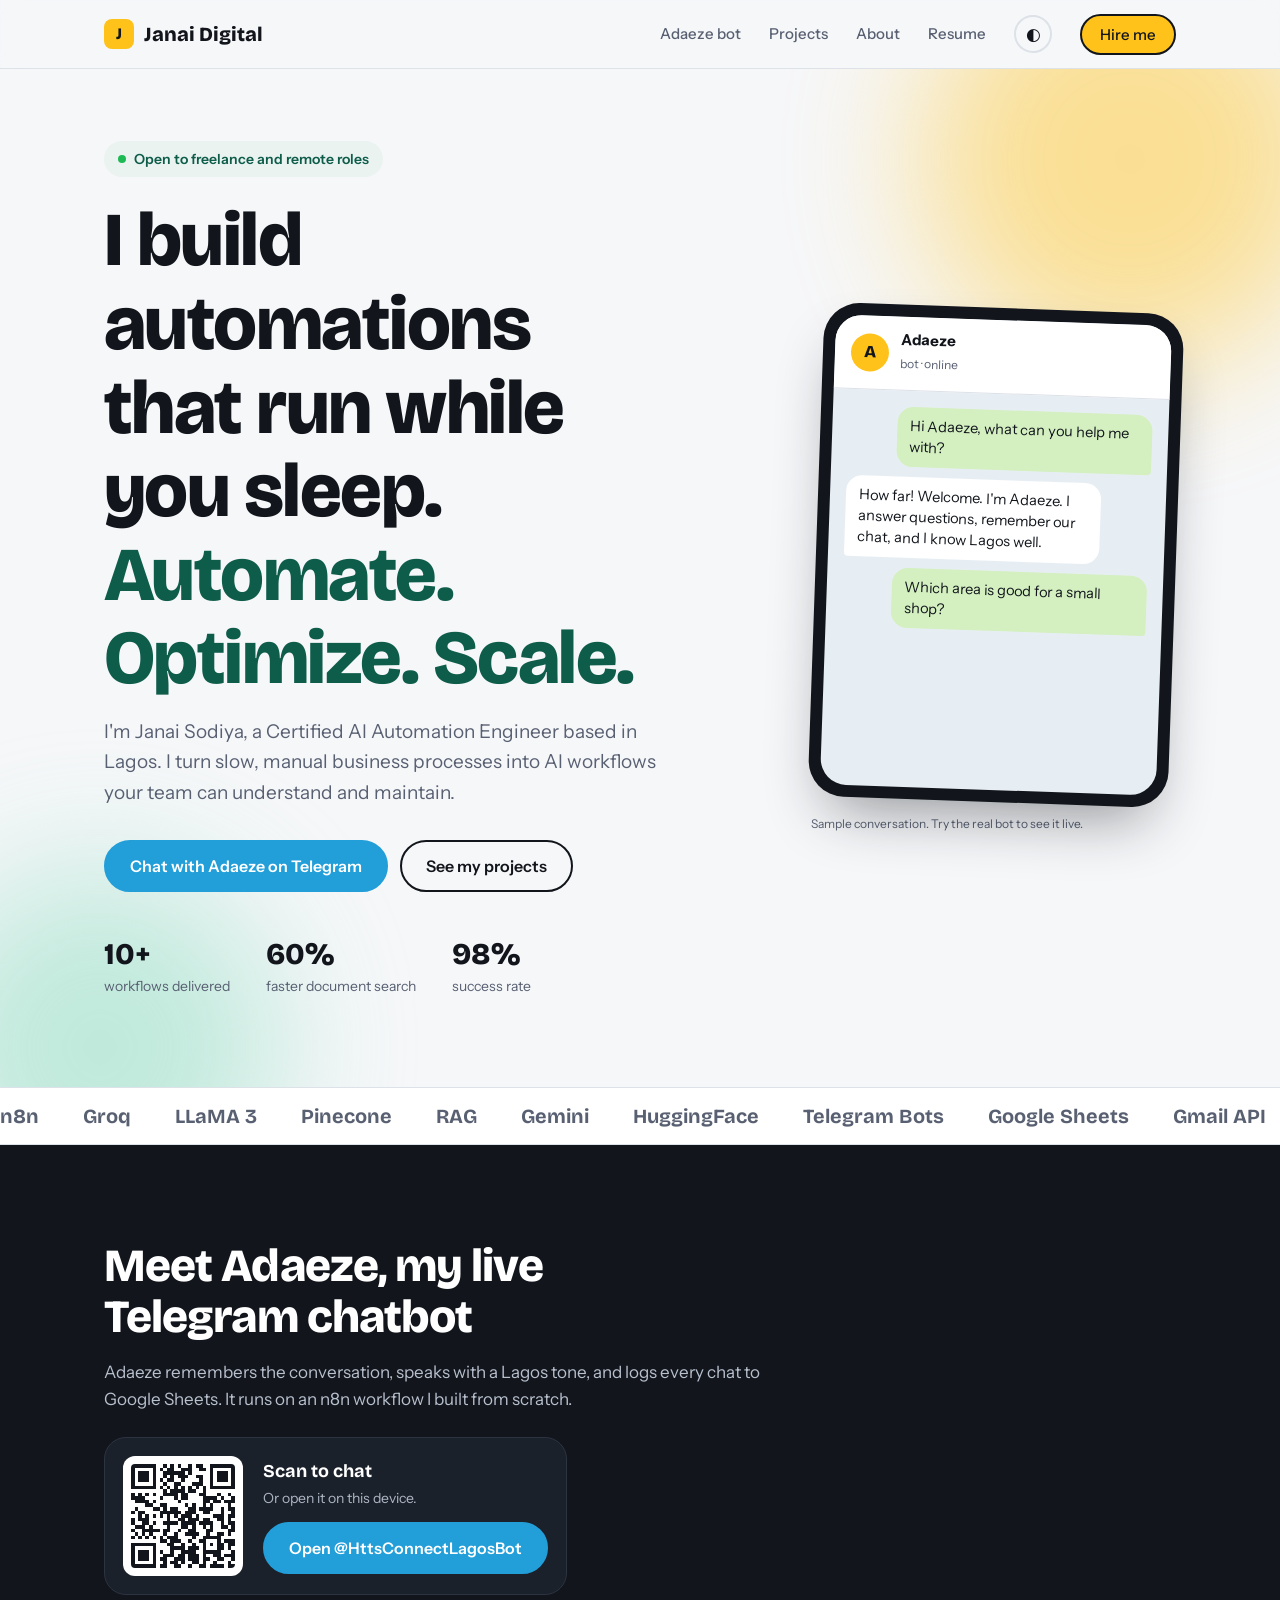
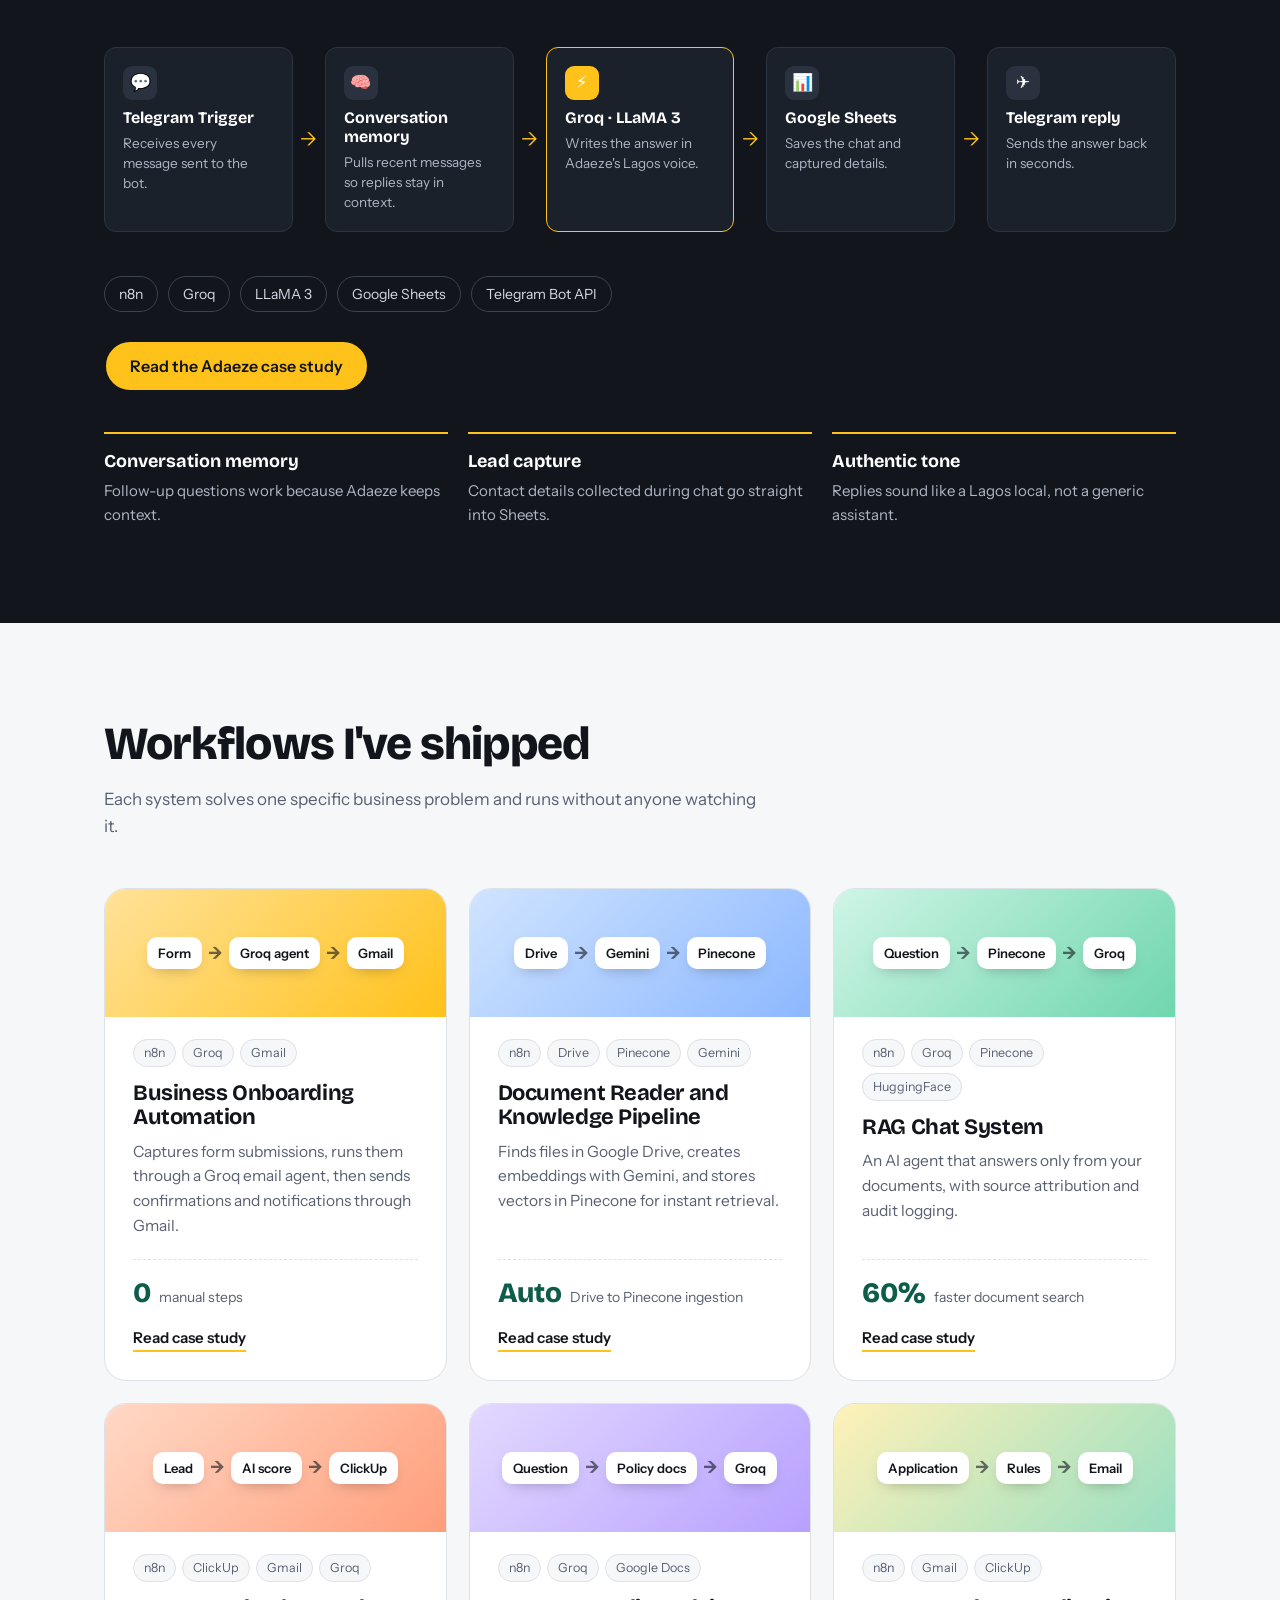
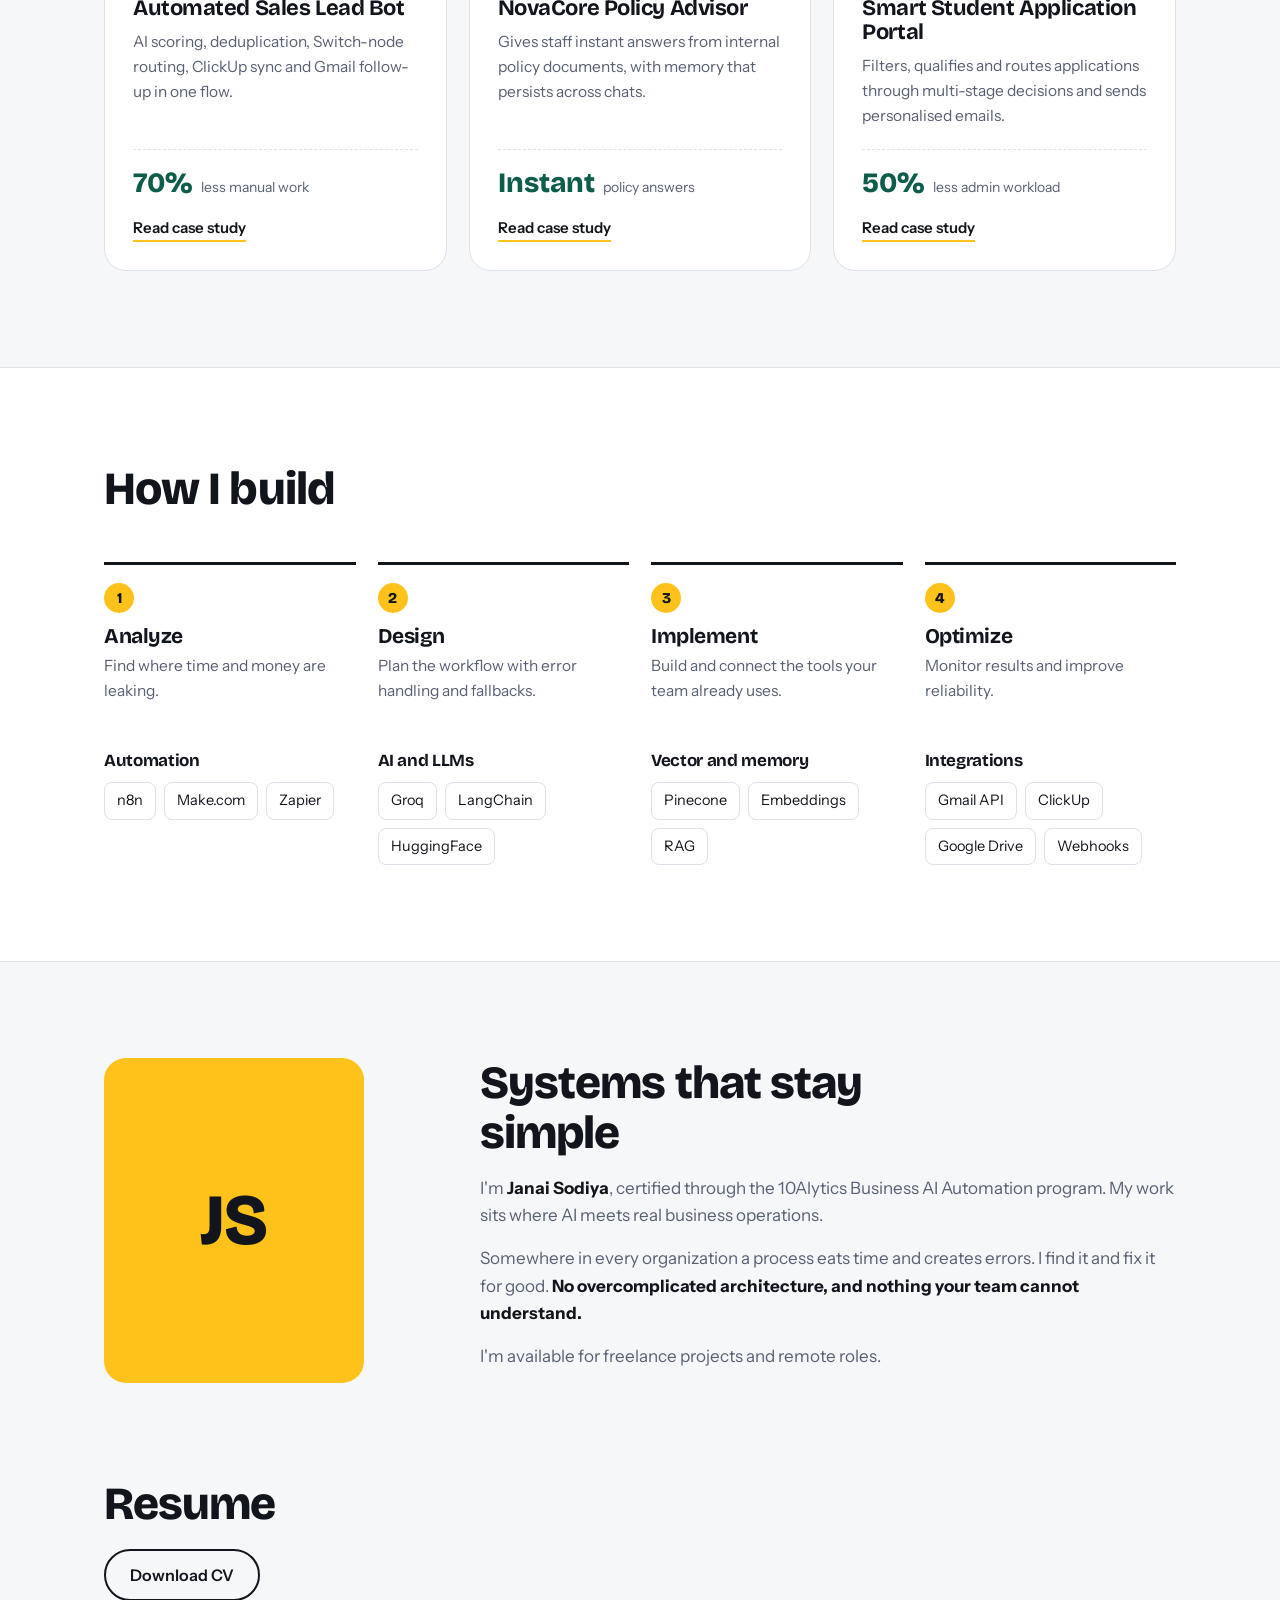
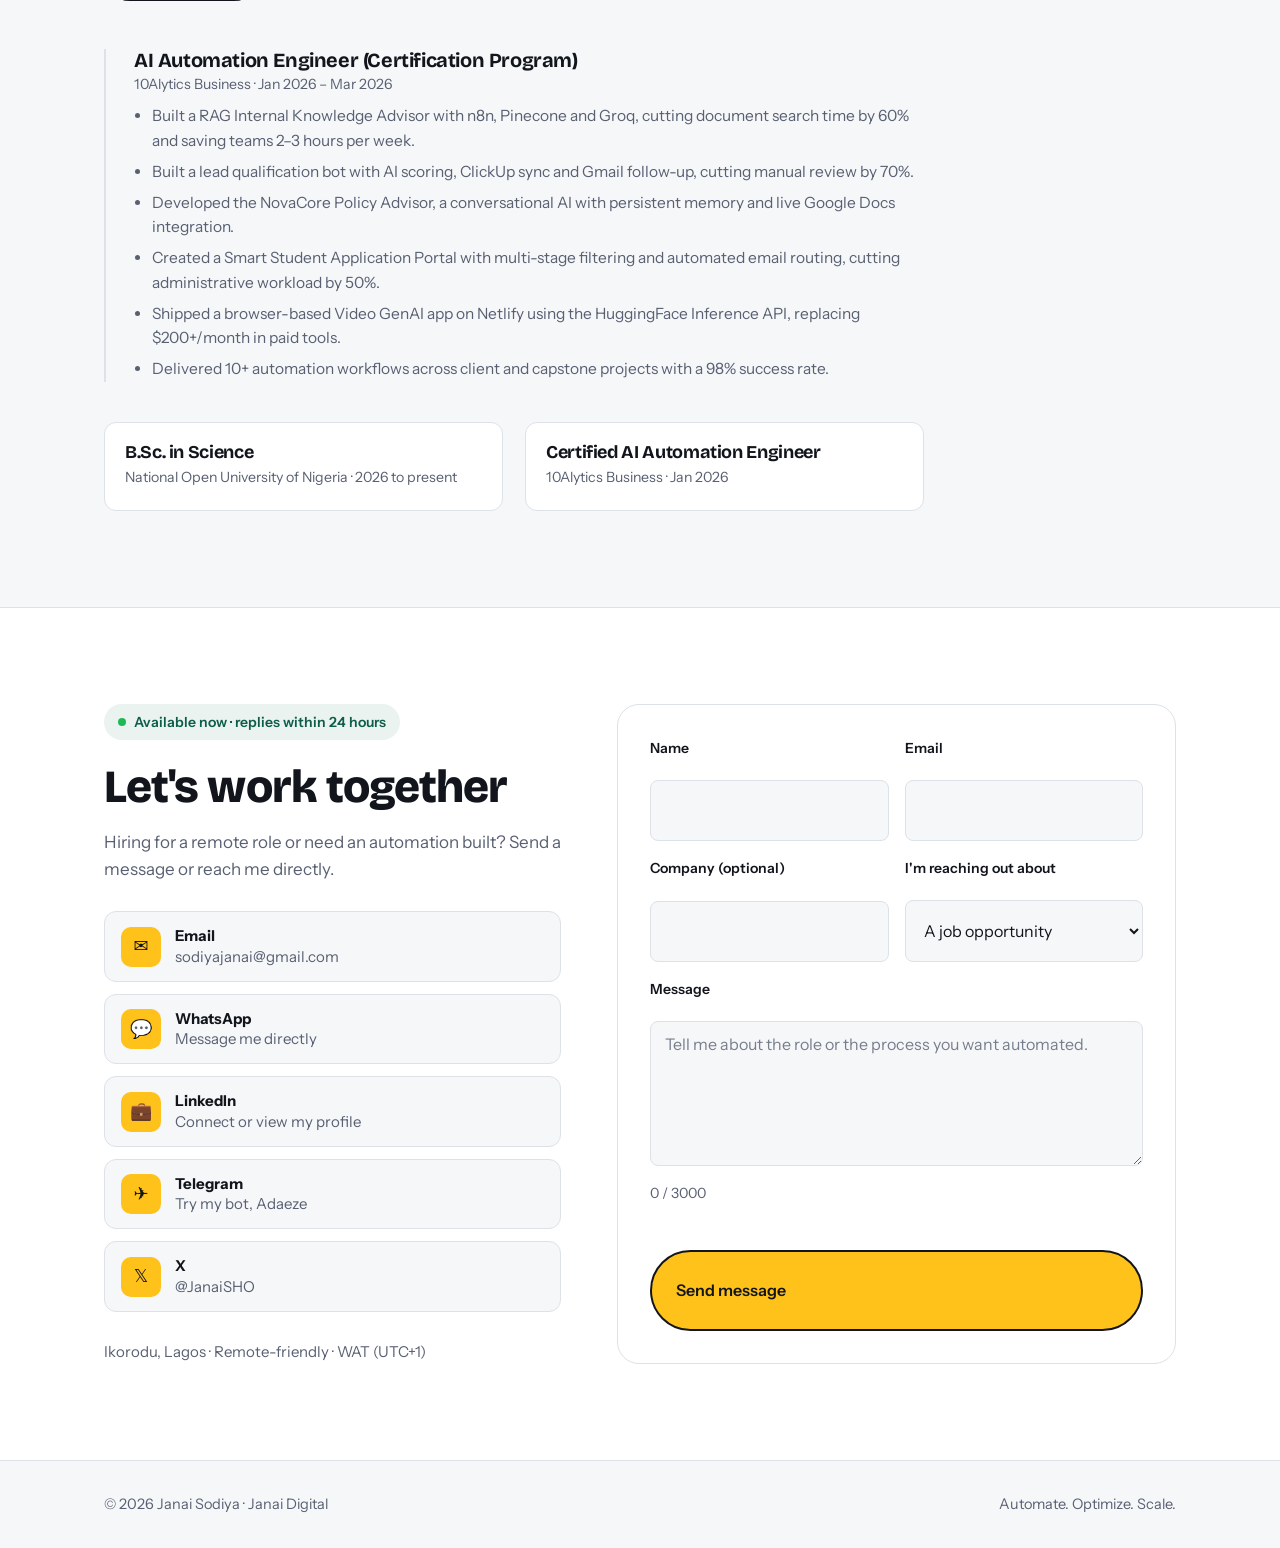
==== commit 580e1d53: "Add files via upload" ====
--- a/index.html
+++ b/index.html
@@ -47,8 +47,8 @@
         <a class="btn btn-ghost" href="#work">See my projects</a>
       </div>
       <div class="facts">
-        <div><b>50+</b><small>workflows delivered</small></div>
-        <div><b>10K+</b><small>hours of manual work removed</small></div>
+        <div><b>10+</b><small>workflows delivered</small></div>
+        <div><b>60%</b><small>faster document search</small></div>
         <div><b>98%</b><small>success rate</small></div>
       </div>
     </div>
@@ -113,11 +113,11 @@
     <p class="lead">Each system solves one specific business problem and runs without anyone watching it.</p>
     <div class="grid">
       <article class="proj"><div class="cover c1" aria-hidden="true"><span>Form</span><i>→</i><span>Groq agent</span><i>→</i><span>Gmail</span></div><div class="tag"><span>n8n</span><span>Groq</span><span>Gmail</span></div><h3>Business Onboarding Automation</h3><p>Captures form submissions, runs them through a Groq email agent, then sends confirmations and notifications through Gmail.</p><div class="metric"><b>0</b><small>manual steps</small></div><a class="more" href="case-study.html#onboarding">Read case study</a></article>
-      <article class="proj"><div class="cover c2" aria-hidden="true"><span>Drive</span><i>→</i><span>Gemini</span><i>→</i><span>Pinecone</span></div><div class="tag"><span>n8n</span><span>Drive</span><span>Pinecone</span><span>Gemini</span></div><h3>Document Reader and Knowledge Pipeline</h3><p>Finds files in Google Drive, creates embeddings with Gemini, and stores vectors in Pinecone for instant retrieval.</p><div class="metric"><b>60%</b><small>time saved</small></div><a class="more" href="case-study.html#knowledge-pipeline">Read case study</a></article>
-      <article class="proj"><div class="cover c3" aria-hidden="true"><span>Question</span><i>→</i><span>Pinecone</span><i>→</i><span>Groq</span></div><div class="tag"><span>n8n</span><span>Groq</span><span>Pinecone</span><span>HuggingFace</span></div><h3>RAG Chat System</h3><p>An AI agent that answers only from your documents, with source attribution and audit logging.</p><div class="metric"><b>95%+</b><small>accuracy</small></div><a class="more" href="case-study.html#rag-chat">Read case study</a></article>
+      <article class="proj"><div class="cover c2" aria-hidden="true"><span>Drive</span><i>→</i><span>Gemini</span><i>→</i><span>Pinecone</span></div><div class="tag"><span>n8n</span><span>Drive</span><span>Pinecone</span><span>Gemini</span></div><h3>Document Reader and Knowledge Pipeline</h3><p>Finds files in Google Drive, creates embeddings with Gemini, and stores vectors in Pinecone for instant retrieval.</p><div class="metric"><b>Auto</b><small>Drive to Pinecone ingestion</small></div><a class="more" href="case-study.html#knowledge-pipeline">Read case study</a></article>
+      <article class="proj"><div class="cover c3" aria-hidden="true"><span>Question</span><i>→</i><span>Pinecone</span><i>→</i><span>Groq</span></div><div class="tag"><span>n8n</span><span>Groq</span><span>Pinecone</span><span>HuggingFace</span></div><h3>RAG Chat System</h3><p>An AI agent that answers only from your documents, with source attribution and audit logging.</p><div class="metric"><b>60%</b><small>faster document search</small></div><a class="more" href="case-study.html#rag-chat">Read case study</a></article>
       <article class="proj"><div class="cover c4" aria-hidden="true"><span>Lead</span><i>→</i><span>AI score</span><i>→</i><span>ClickUp</span></div><div class="tag"><span>n8n</span><span>ClickUp</span><span>Gmail</span><span>Groq</span></div><h3>Automated Sales Lead Bot</h3><p>AI scoring, deduplication, Switch-node routing, ClickUp sync and Gmail follow-up in one flow.</p><div class="metric"><b>70%</b><small>less manual work</small></div><a class="more" href="case-study.html#sales-lead-bot">Read case study</a></article>
-      <article class="proj"><div class="cover c5" aria-hidden="true"><span>Question</span><i>→</i><span>Policy docs</span><i>→</i><span>Groq</span></div><div class="tag"><span>n8n</span><span>Groq</span><span>Google Docs</span></div><h3>NovaCore Policy Advisor</h3><p>Gives staff instant answers from internal policy documents, with memory that persists across chats.</p><div class="metric"><b>2-3h</b><small>saved per week</small></div><a class="more" href="case-study.html#novacore">Read case study</a></article>
-      <article class="proj"><div class="cover c6" aria-hidden="true"><span>Application</span><i>→</i><span>Rules</span><i>→</i><span>Email</span></div><div class="tag"><span>n8n</span><span>Gmail</span><span>ClickUp</span></div><h3>Smart Student Application Portal</h3><p>Filters, qualifies and routes applications through multi-stage decisions and sends personalised emails.</p><div class="metric"><b>&lt;3min</b><small>response time</small></div><a class="more" href="case-study.html#student-portal">Read case study</a></article>
+      <article class="proj"><div class="cover c5" aria-hidden="true"><span>Question</span><i>→</i><span>Policy docs</span><i>→</i><span>Groq</span></div><div class="tag"><span>n8n</span><span>Groq</span><span>Google Docs</span></div><h3>NovaCore Policy Advisor</h3><p>Gives staff instant answers from internal policy documents, with memory that persists across chats.</p><div class="metric"><b>Instant</b><small>policy answers</small></div><a class="more" href="case-study.html#novacore">Read case study</a></article>
+      <article class="proj"><div class="cover c6" aria-hidden="true"><span>Application</span><i>→</i><span>Rules</span><i>→</i><span>Email</span></div><div class="tag"><span>n8n</span><span>Gmail</span><span>ClickUp</span></div><h3>Smart Student Application Portal</h3><p>Filters, qualifies and routes applications through multi-stage decisions and sends personalised emails.</p><div class="metric"><b>50%</b><small>less admin workload</small></div><a class="more" href="case-study.html#student-portal">Read case study</a></article>
     </div>
   </div>
 </section>
@@ -161,20 +161,21 @@
     <div class="cta" style="margin-top:20px"><a class="btn btn-ghost" href="/Janai-Sodiya-CV.pdf" download>Download CV</a></div>
     <div class="tl">
       <div>
-        <h3>Certified AI Automation Engineer</h3>
-        <small>10Alytics Business · 2024 to present</small>
+        <h3>AI Automation Engineer (Certification Program)</h3>
+        <small>10Alytics Business · Jan 2026 – Mar 2026</small>
         <ul>
-          <li>Built a RAG Internal Knowledge Advisor with n8n, Pinecone and Groq, cutting document search time by 60%.</li>
+          <li>Built a RAG Internal Knowledge Advisor with n8n, Pinecone and Groq, cutting document search time by 60% and saving teams 2–3 hours per week.</li>
           <li>Built a lead qualification bot with AI scoring, ClickUp sync and Gmail follow-up, cutting manual review by 70%.</li>
-          <li>Created the NovaCore Policy Advisor and a Smart Student Application Portal that reduced admin work by 50%.</li>
-          <li>Shipped a browser-based Video GenAI app on Netlify using the HuggingFace Inference API.</li>
-          <li>Delivered 50+ workflows with a 98% success rate.</li>
+          <li>Developed the NovaCore Policy Advisor, a conversational AI with persistent memory and live Google Docs integration.</li>
+          <li>Created a Smart Student Application Portal with multi-stage filtering and automated email routing, cutting administrative workload by 50%.</li>
+          <li>Shipped a browser-based Video GenAI app on Netlify using the HuggingFace Inference API, replacing $200+/month in paid tools.</li>
+          <li>Delivered 10+ automation workflows across client and capstone projects with a 98% success rate.</li>
         </ul>
       </div>
     </div>
     <div class="edu">
-      <div><h3 style="font-size:18px">B.Sc. in Science</h3><small>National Open University of Nigeria · 2023 to present</small></div>
-      <div><h3 style="font-size:18px">Certified AI Automation Engineer</h3><small>10Alytics Business · 2024</small></div>
+      <div><h3 style="font-size:18px">B.Sc. in Science</h3><small>National Open University of Nigeria · 2026 to present</small></div>
+      <div><h3 style="font-size:18px">Certified AI Automation Engineer</h3><small>10Alytics Business · Jan 2026</small></div>
     </div>
   </div>
 </section>
@@ -230,7 +231,7 @@
 document.querySelectorAll('#chat .msg').forEach((m,i)=>setTimeout(()=>m.classList.add('show'),500+i*1100));
 
 // ---- contact (posts to /api/contact, see api/contact.js)
-const WHATSAPP='234XXXXXXXXXX'; // your number with country code, no + or spaces
+const WHATSAPP='2349131703386'; // your number with country code, no + or spaces
 const wa=document.getElementById('wa');
 if(WHATSAPP.includes('X'))wa.remove();else wa.href='https://wa.me/'+WHATSAPP+'?text='+encodeURIComponent('Hi Janai, I found your portfolio.');
 const form=document.getElementById('form'),ok=document.getElementById('ok'),box=document.getElementById('msgbox'),send=document.getElementById('send'),t0=Date.now();
@@ -247,7 +248,7 @@
     if(!r.ok)throw new Error(j.error||'Could not send');
     form.reset();document.getElementById('cnt').textContent='0 / 3000';
     say("Message sent. Thank you! I'll reply within 24 hours.");
-  }catch(err){say((err.message||'Could not send')+' You can also email sodiyajanai@gmail.com directly.',true)}
+  }catch(err){say((err.message||'Could not send').replace(/\.?$/,'.')+' You can also email sodiyajanai@gmail.com directly.',true)}
   send.disabled=false;send.textContent='Send message';
 });
 // ---- chat demo
--- a/style.css
+++ b/style.css
@@ -202,3 +202,13 @@
 .reach span{display:grid;line-height:1.35;color:var(--muted);font-size:15px}.reach b{color:var(--ink)}
 .btn:disabled{opacity:.6;cursor:wait}
 @media(prefers-reduced-motion:reduce){.rv{opacity:1;transform:none}.node,.marquee div,.hero:before,.hero:after{animation:none}}
+
+/* dark mode fix: phone mockup keeps dark text on its light bubbles */
+.phone .screen,.phone .tg-top,.phone .msg{color:#12161C}
+.tg-top small{color:#586072}
+
+/* dark mode colour fixes: nav button text, form focus, button border */
+.links a.btn{color:#12161C}
+.btn-primary{border-color:#12161C}
+input:focus,select:focus,textarea:focus{background:var(--card);color:var(--ink)}
+input::placeholder,textarea::placeholder{color:var(--muted);opacity:.8}
